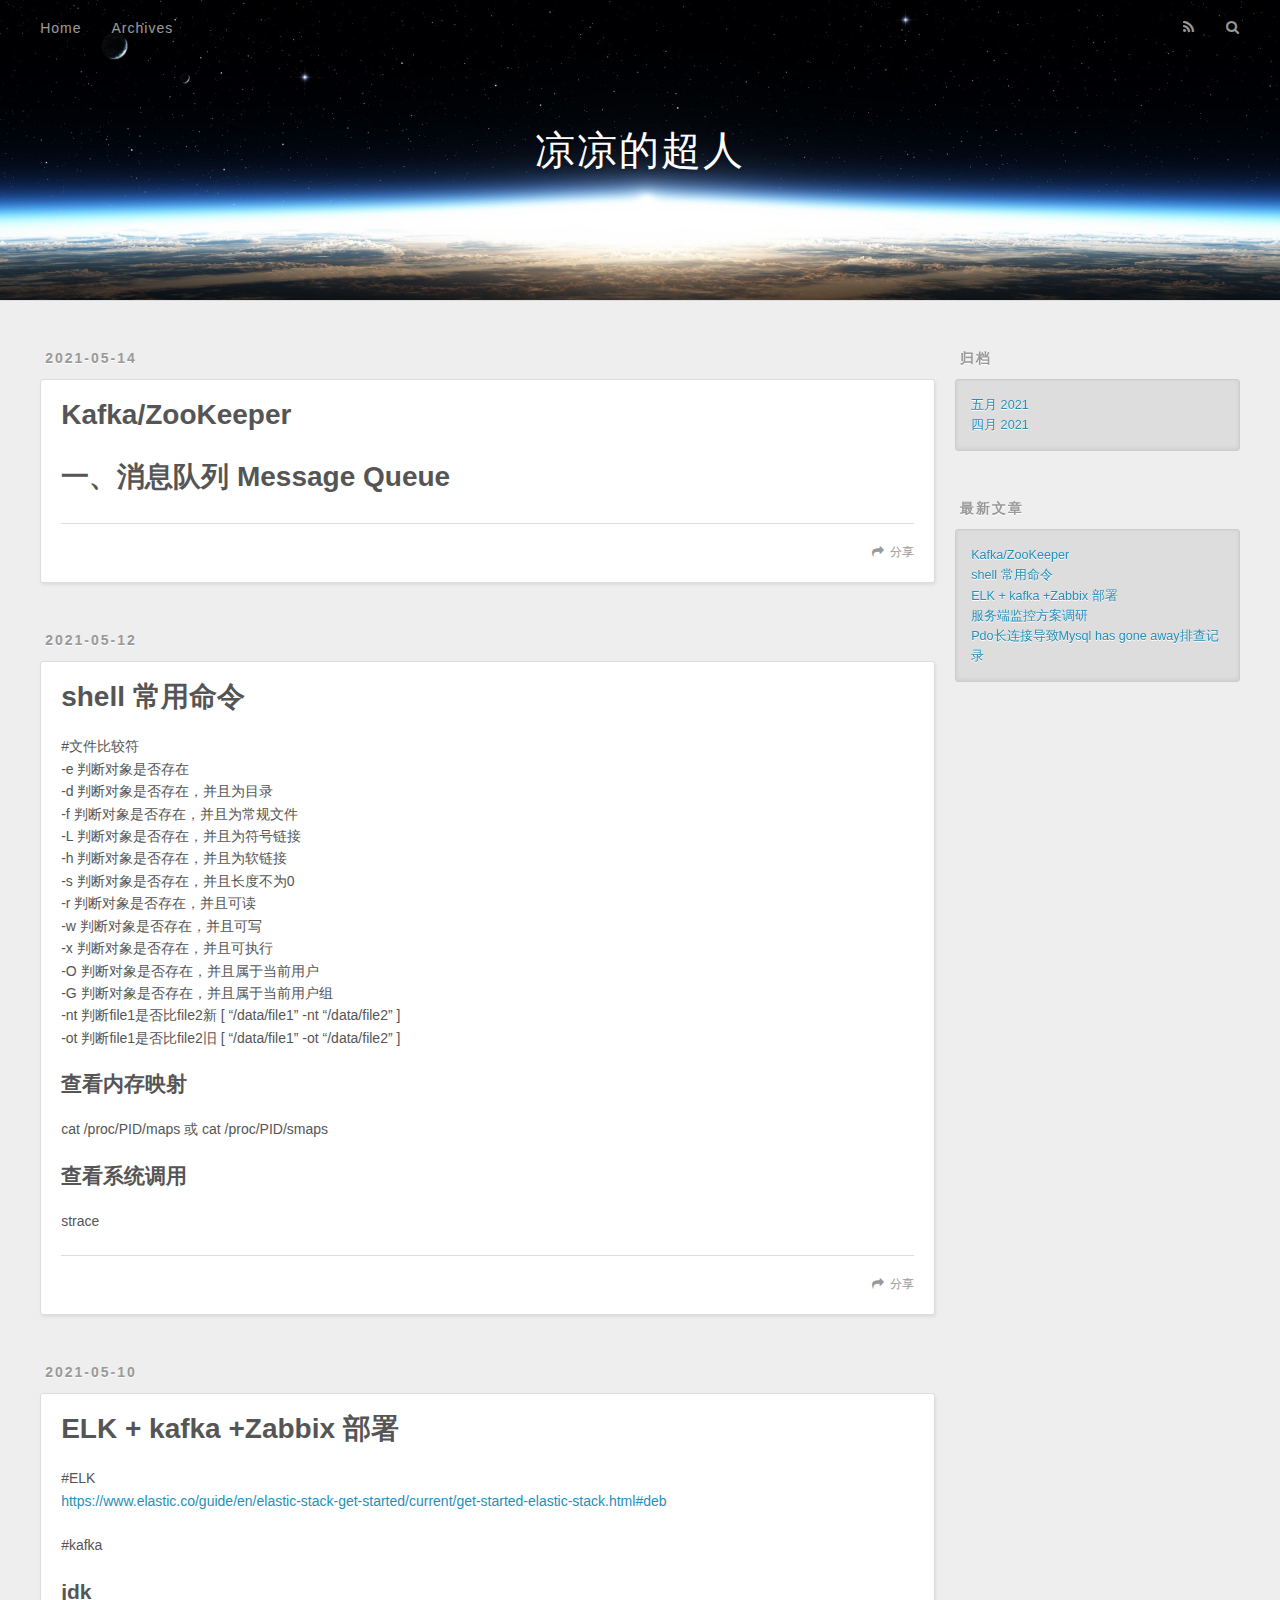
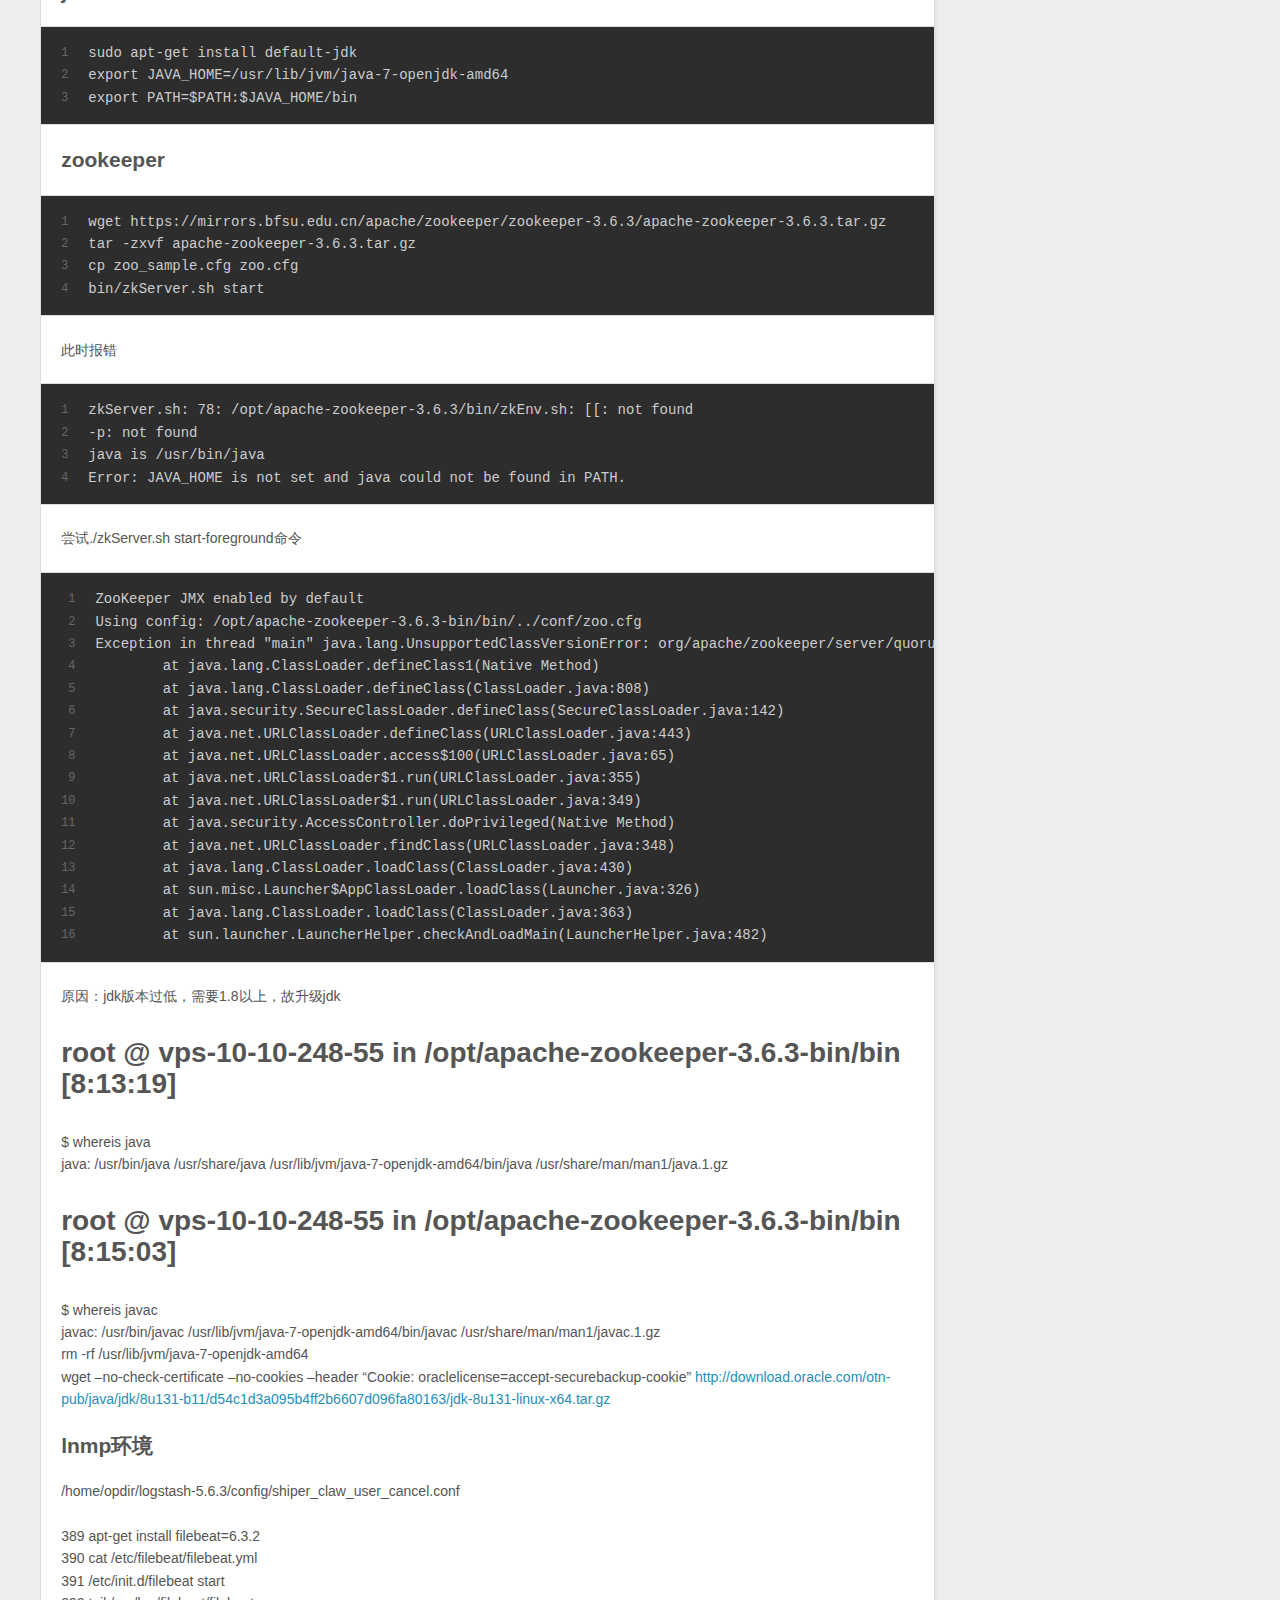
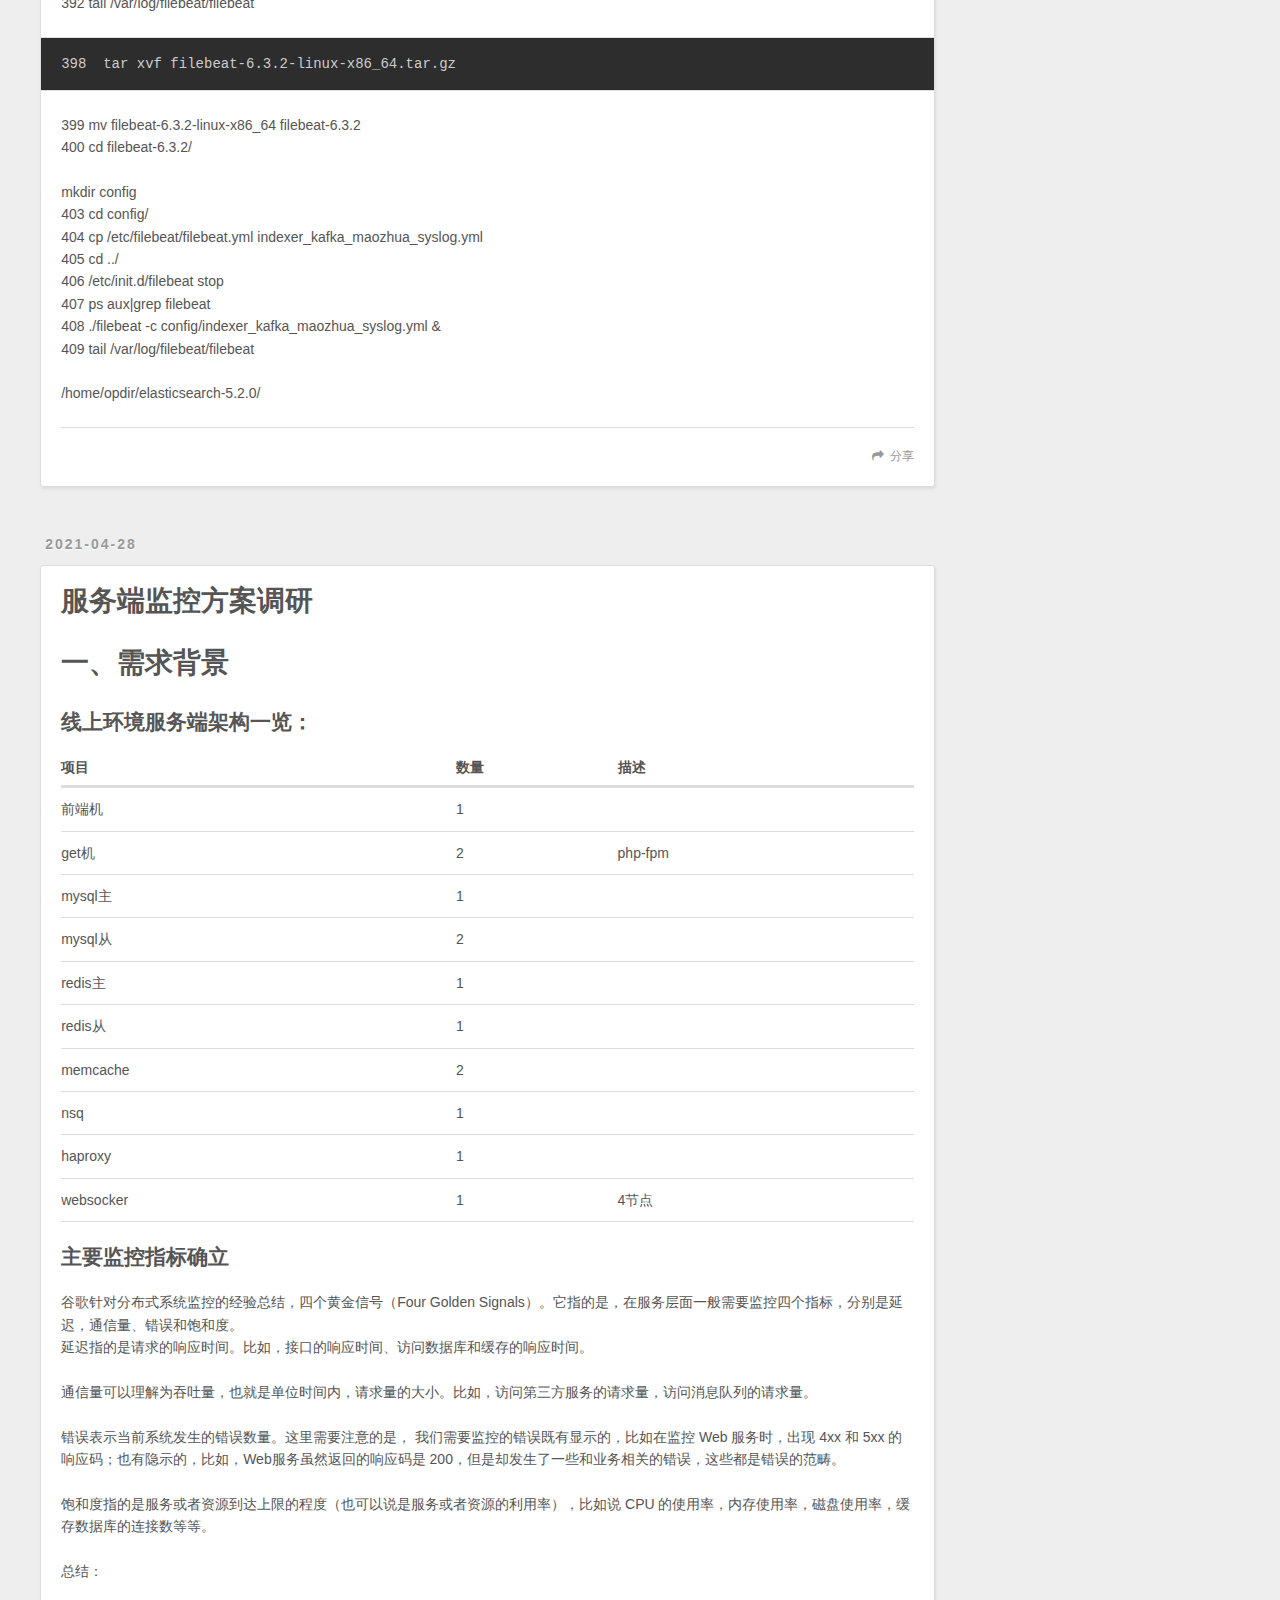
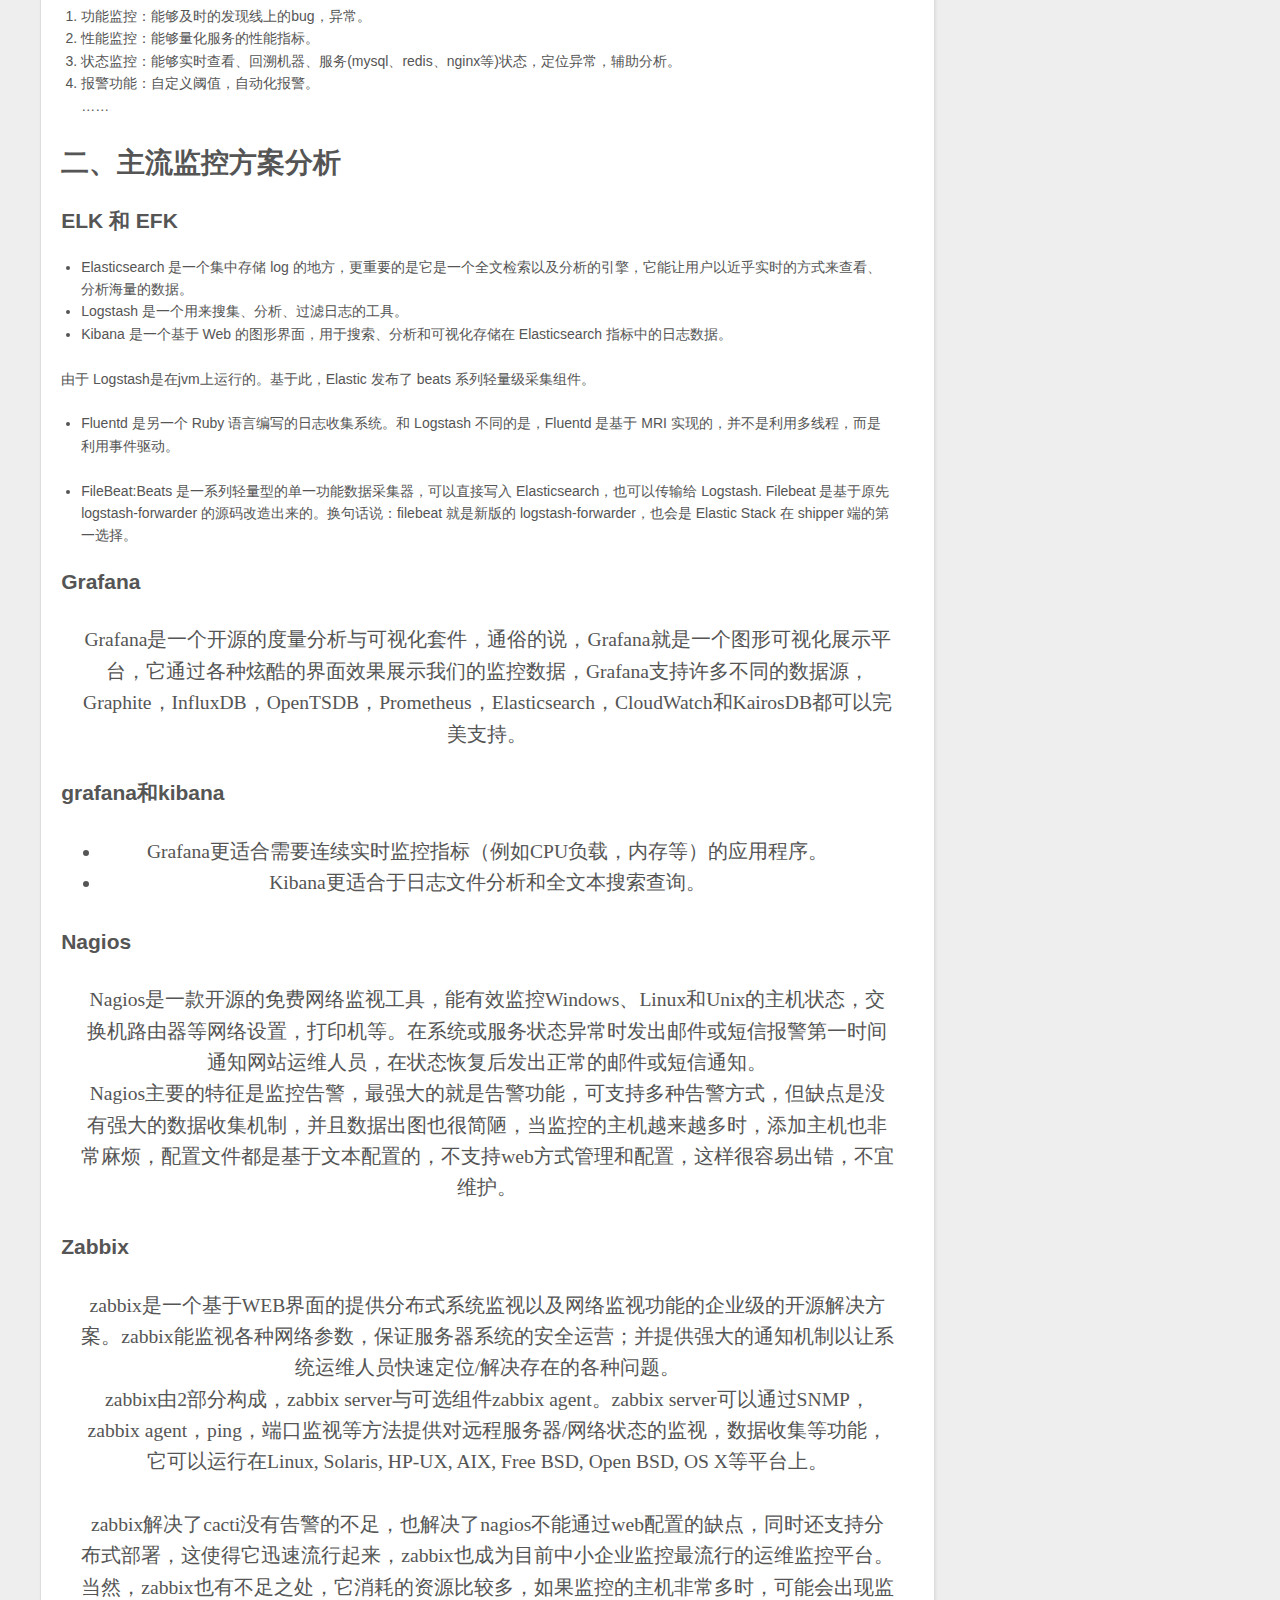
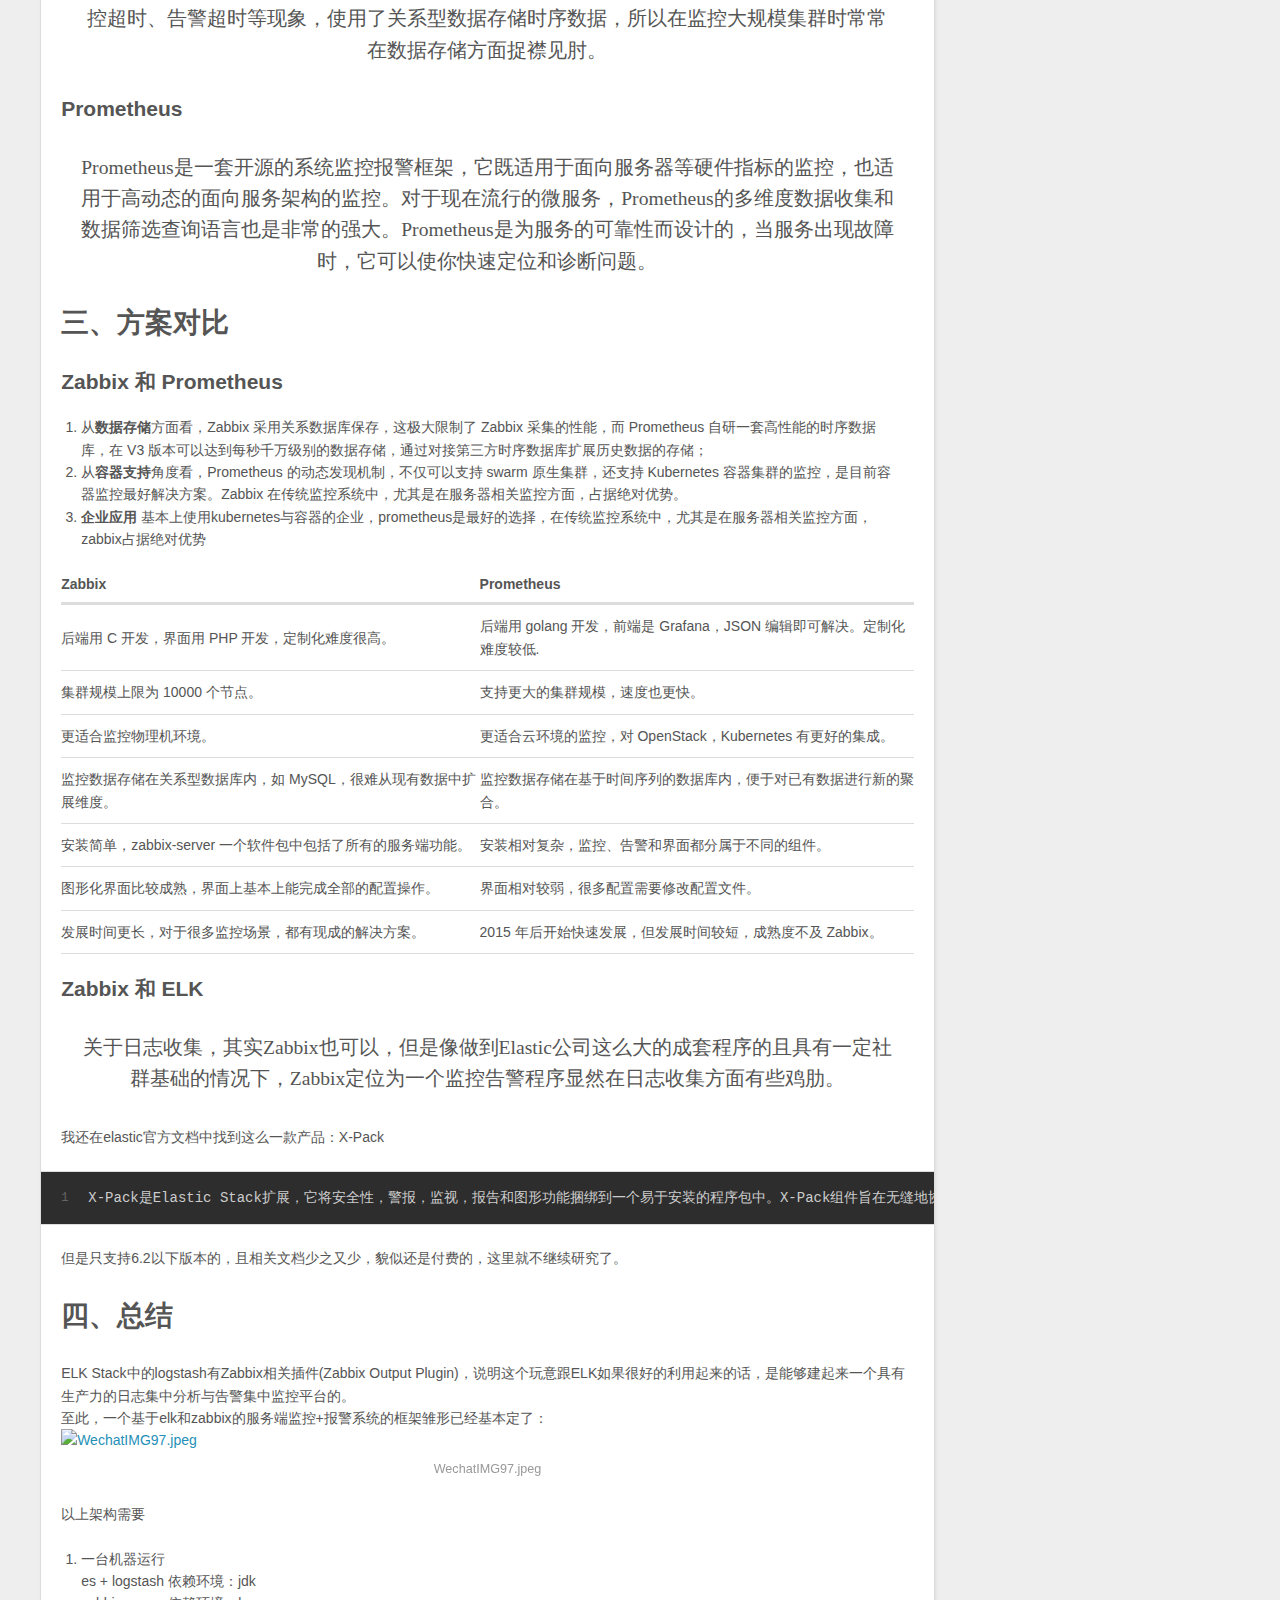
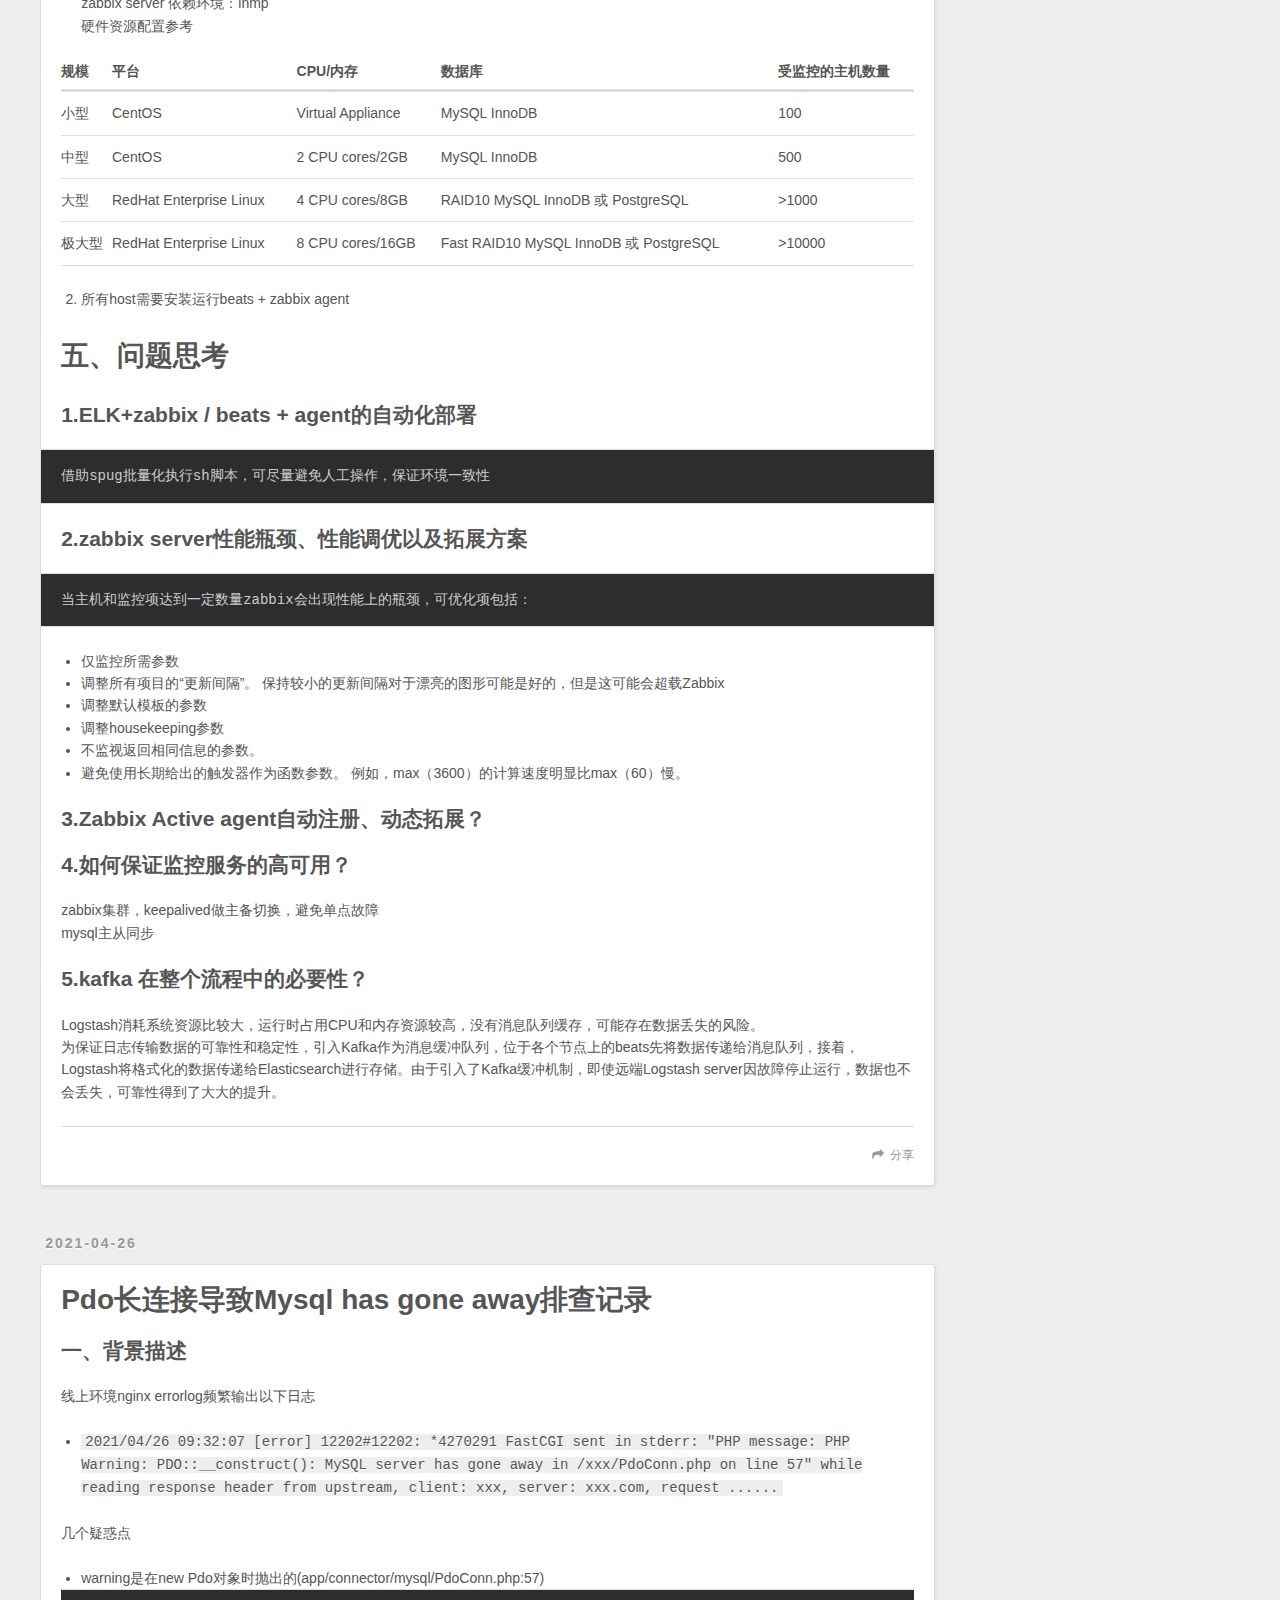
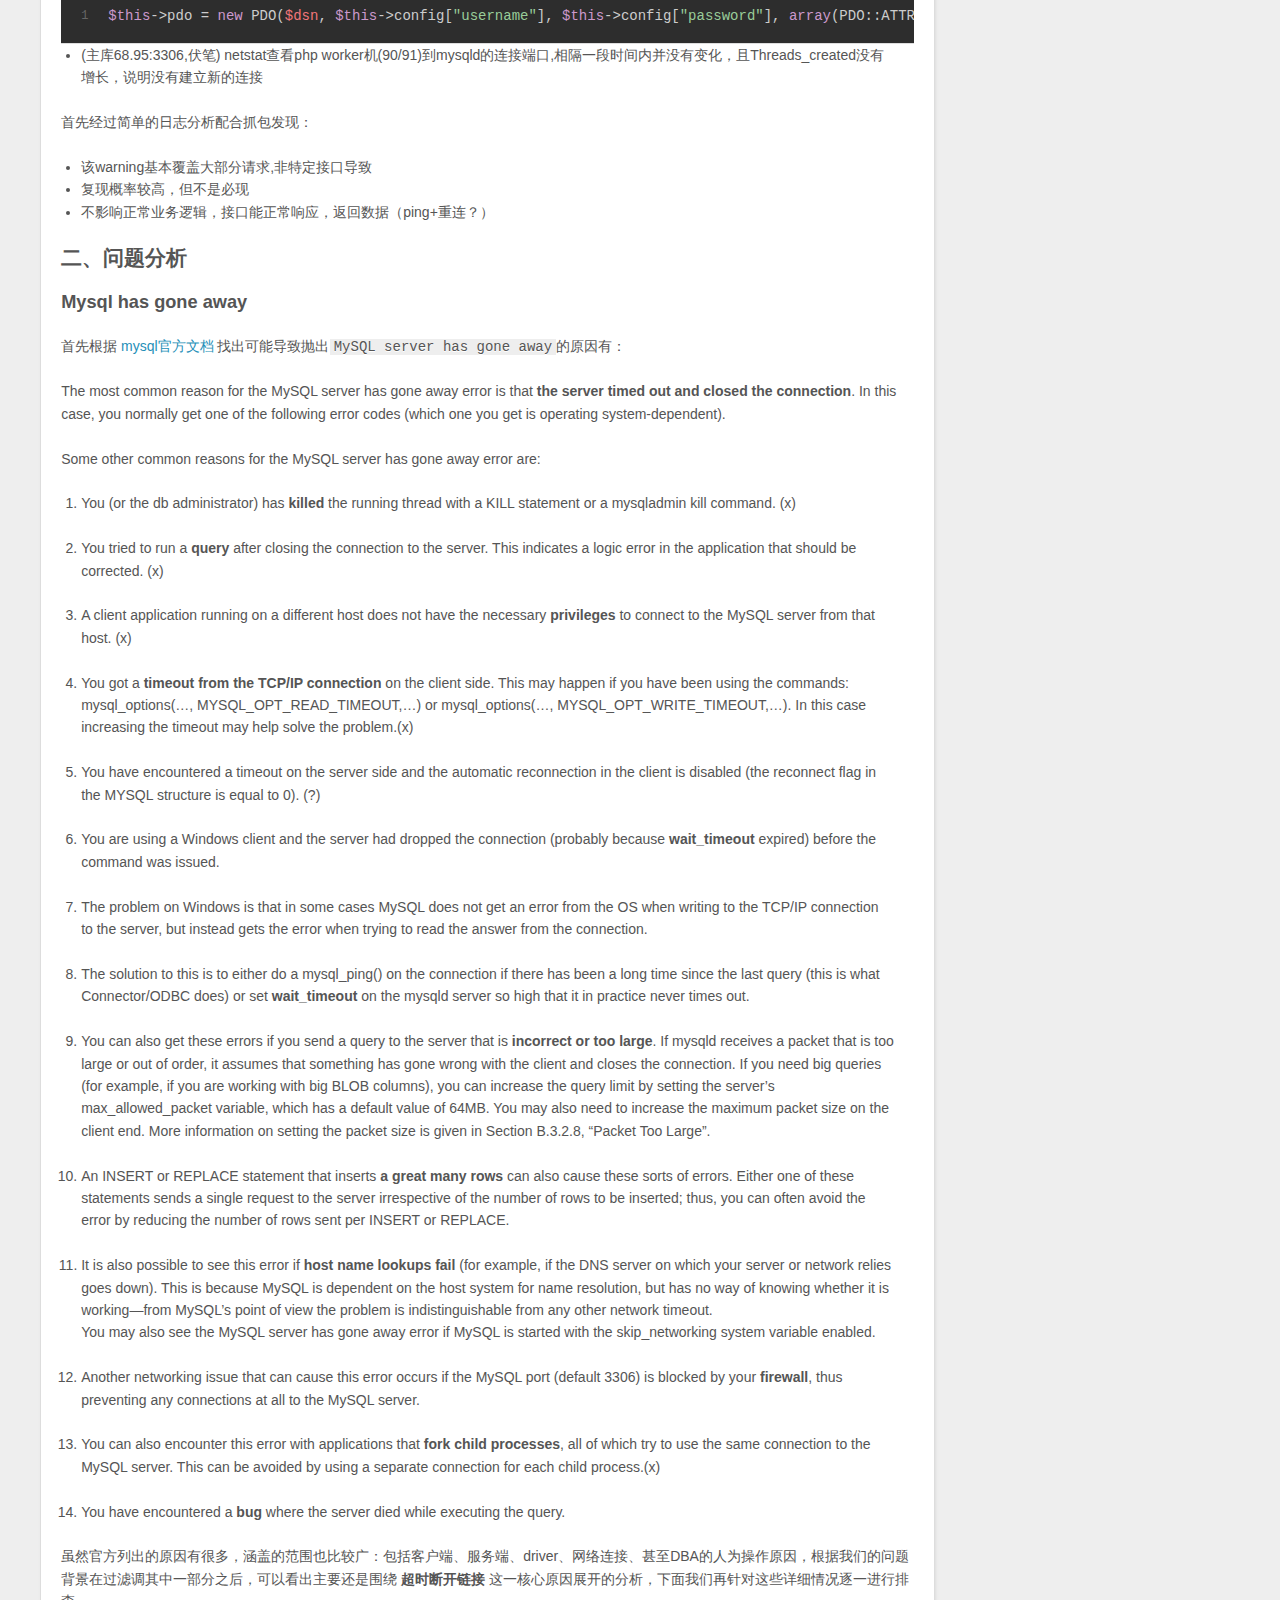
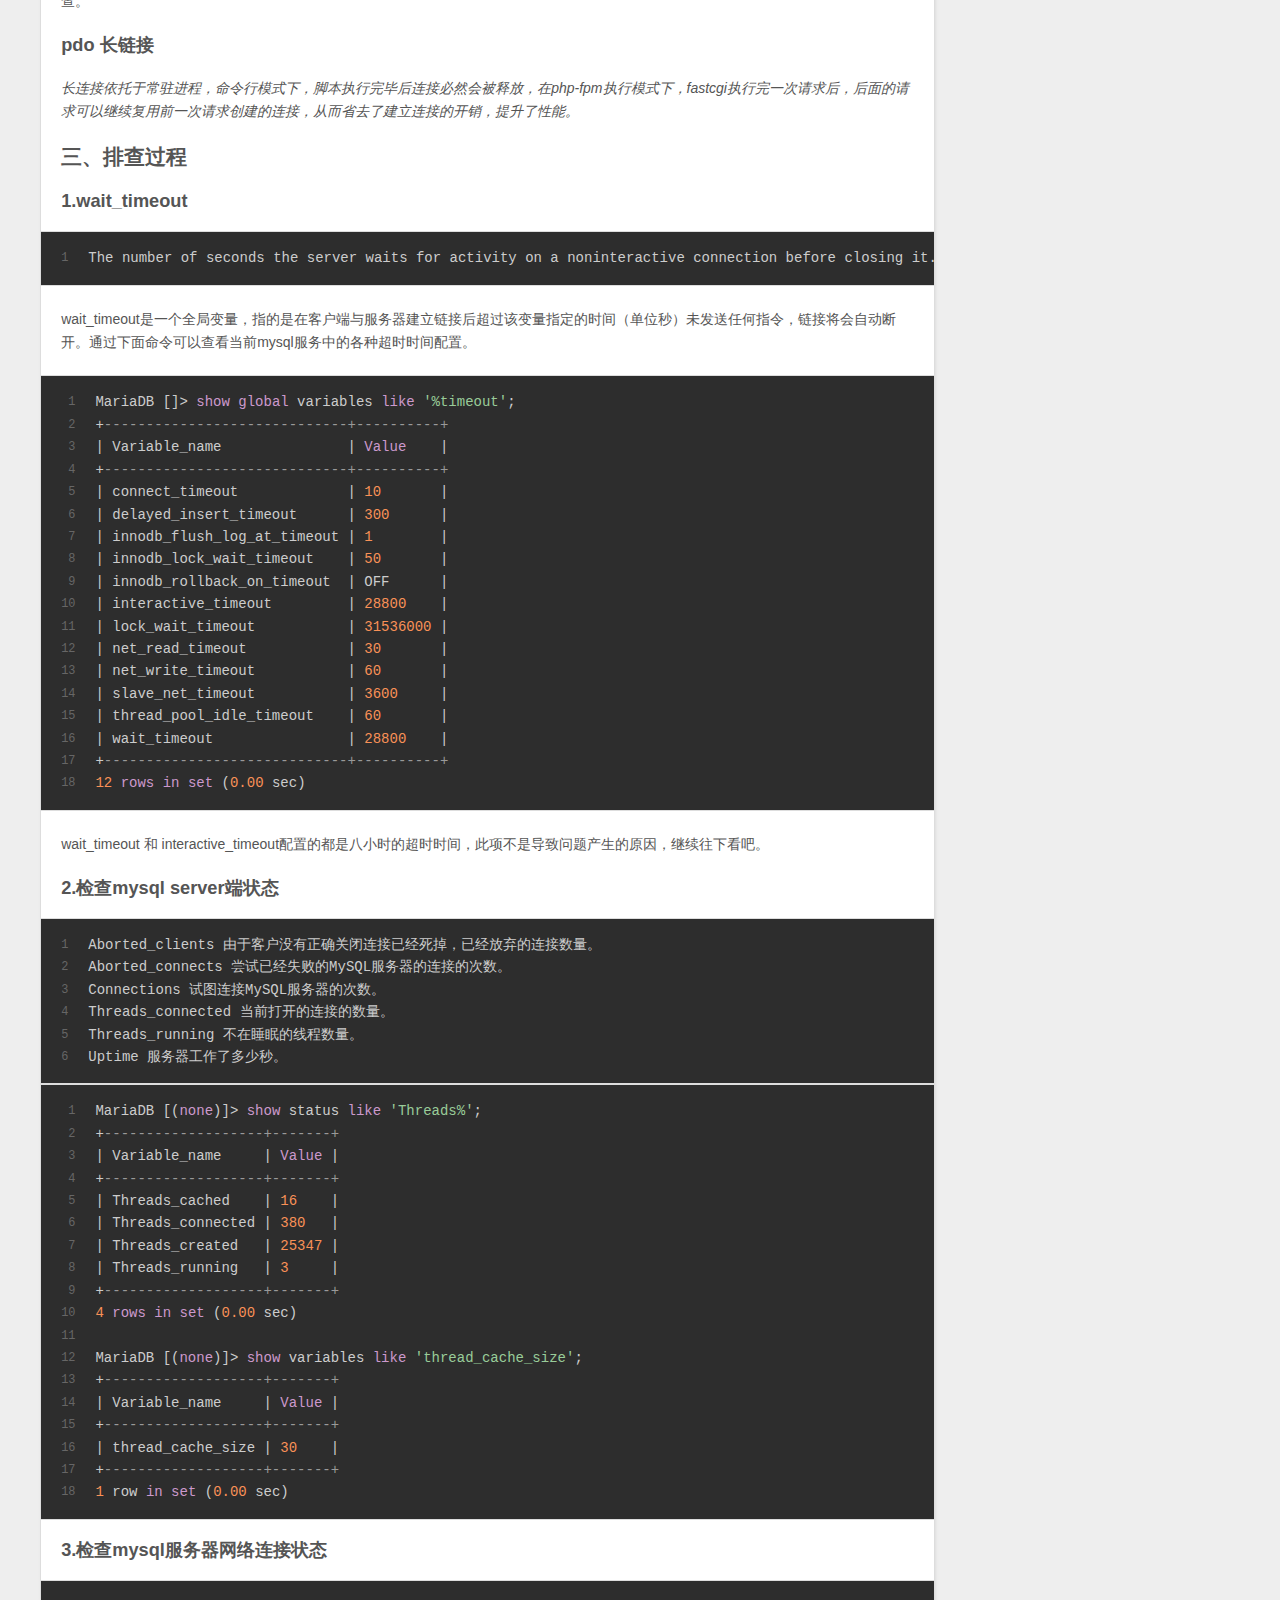
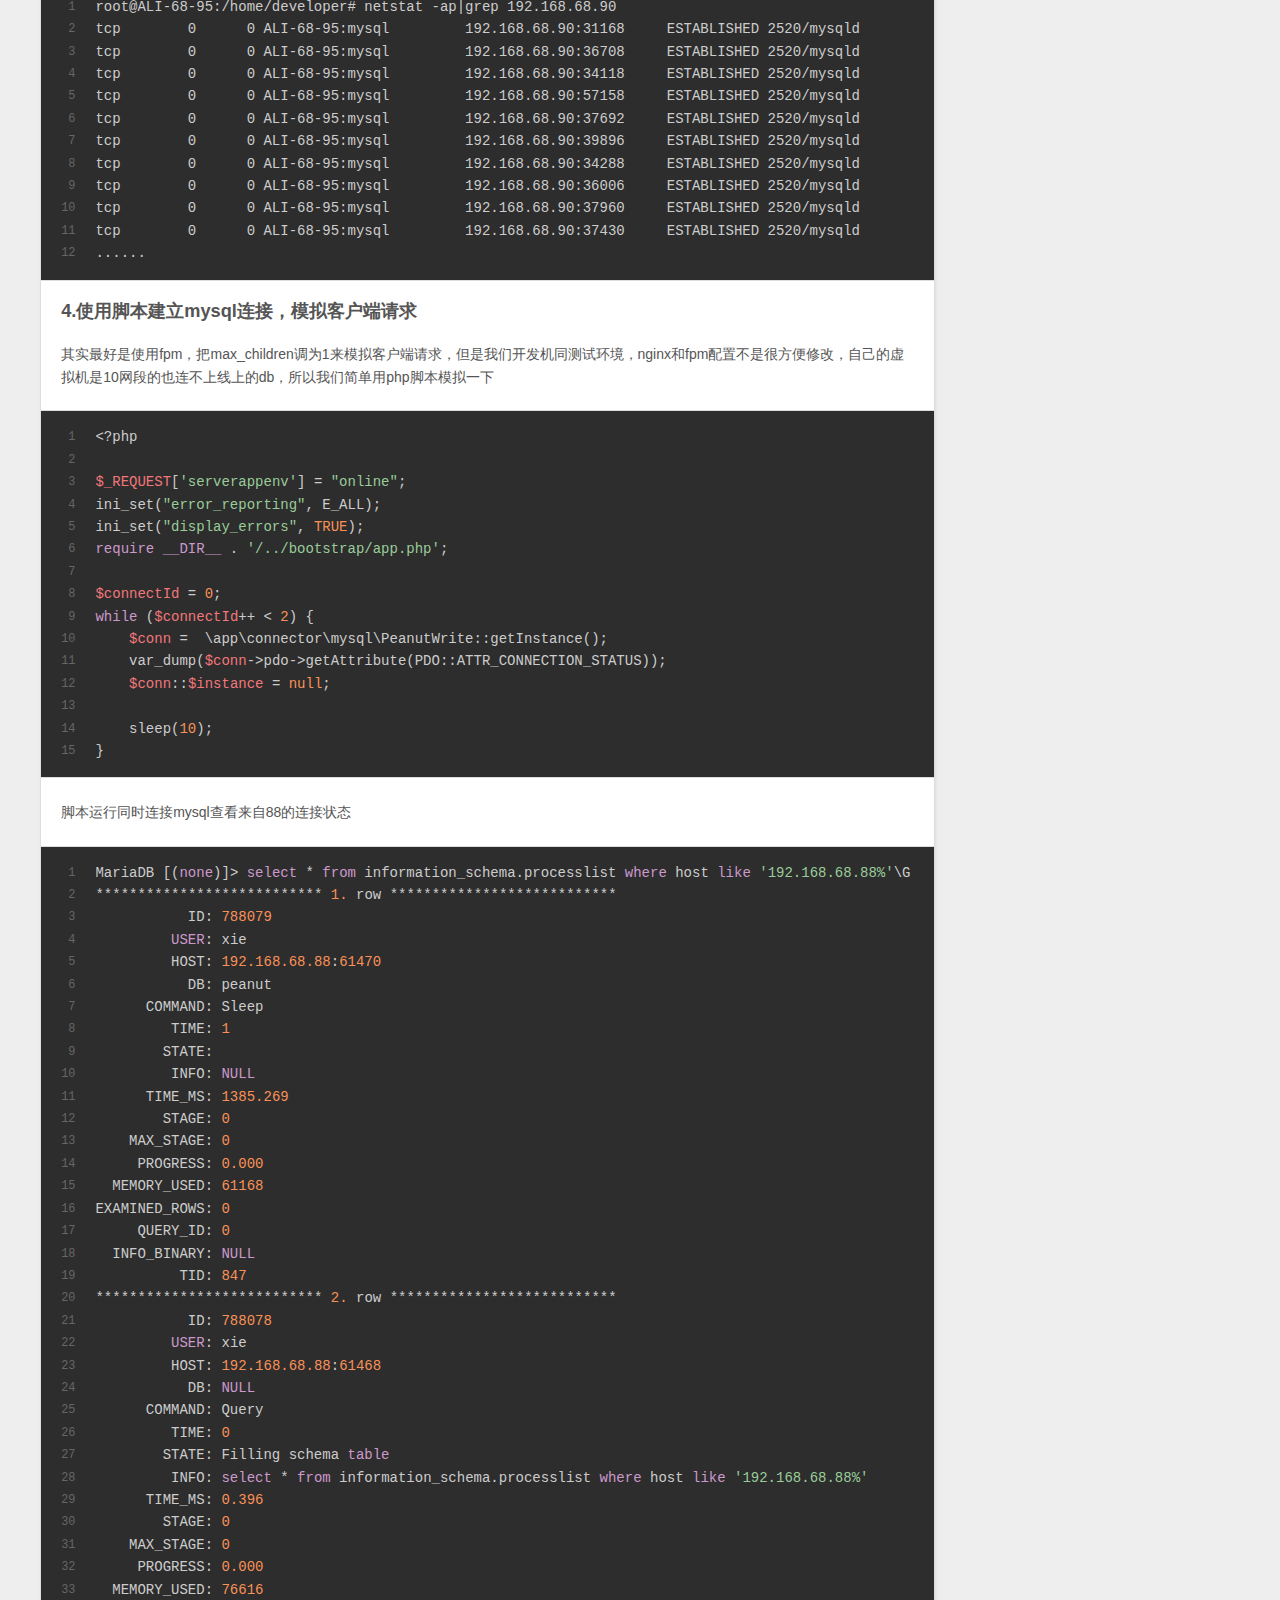
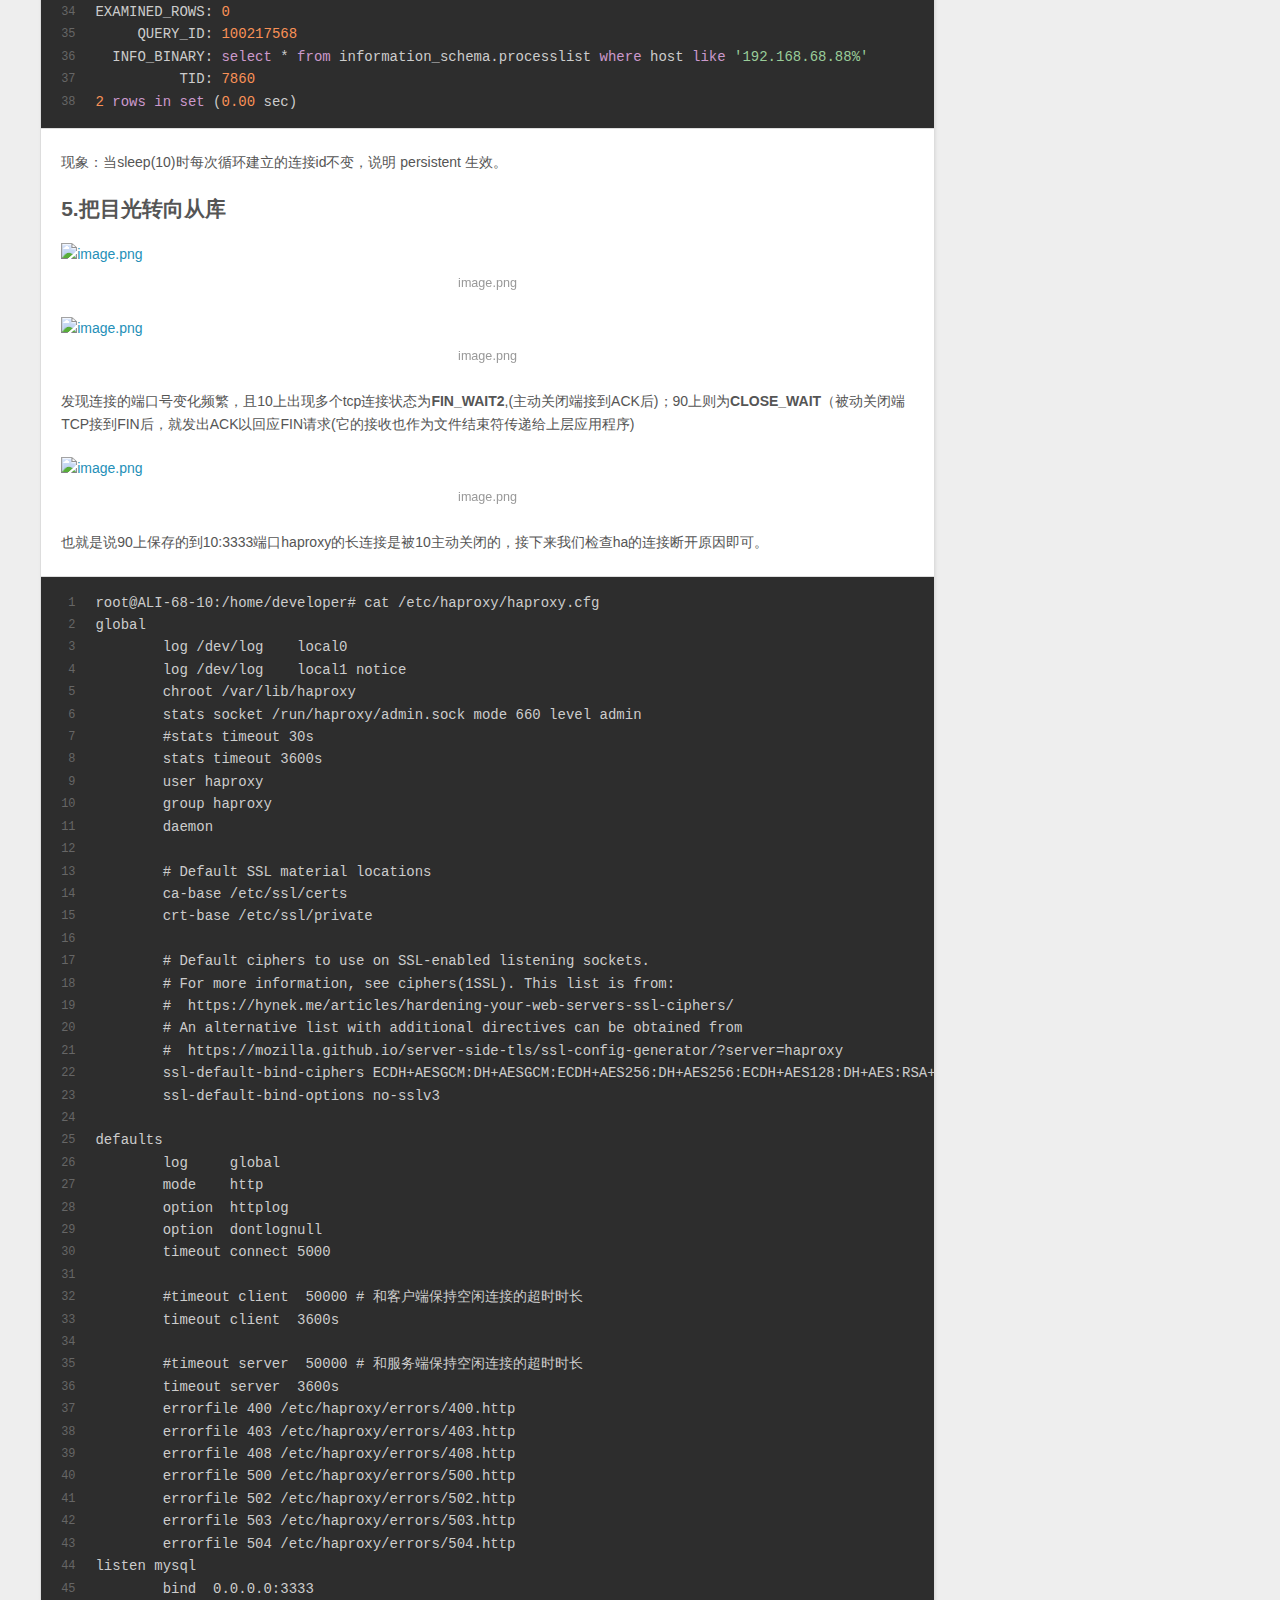
==== index.html @ 960f5fbf "Site updated: 2021-05-17 17:21:23" ====
<!DOCTYPE html>
<html>
<head>
  <meta charset="utf-8">
  
  
  <title>凉凉的超人</title>
  <meta name="viewport" content="width=device-width, initial-scale=1, shrink-to-fit=no">
  <meta property="og:type" content="website">
<meta property="og:title" content="凉凉的超人">
<meta property="og:url" content="http://chenruosong.com/">
<meta property="og:site_name" content="凉凉的超人">
<meta property="og:locale" content="zh_CN">
<meta property="article:author" content="Chen">
<meta name="twitter:card" content="summary">
  
    <link rel="alternate" href="/atom.xml" title="凉凉的超人" type="application/atom+xml">
  
  
    <link rel="shortcut icon" href="/favicon.png">
  
  
    
<link rel="stylesheet" href="https://cdn.jsdelivr.net/npm/typeface-source-code-pro@0.0.71/index.min.css">

  
  
<link rel="stylesheet" href="/css/style.css">

  
    
<link rel="stylesheet" href="/fancybox/jquery.fancybox.min.css">

  
<meta name="generator" content="Hexo 5.4.0"></head>

<body>
  <div id="container">
    <div id="wrap">
      <header id="header">
  <div id="banner"></div>
  <div id="header-outer" class="outer">
    <div id="header-title" class="inner">
      <h1 id="logo-wrap">
        <a href="/" id="logo">凉凉的超人</a>
      </h1>
      
    </div>
    <div id="header-inner" class="inner">
      <nav id="main-nav">
        <a id="main-nav-toggle" class="nav-icon"></a>
        
          <a class="main-nav-link" href="/">Home</a>
        
          <a class="main-nav-link" href="/archives">Archives</a>
        
      </nav>
      <nav id="sub-nav">
        
          <a id="nav-rss-link" class="nav-icon" href="/atom.xml" title="RSS 订阅"></a>
        
        <a id="nav-search-btn" class="nav-icon" title="搜索"></a>
      </nav>
      <div id="search-form-wrap">
        <form action="//google.com/search" method="get" accept-charset="UTF-8" class="search-form"><input type="search" name="q" class="search-form-input" placeholder="搜索"><button type="submit" class="search-form-submit">&#xF002;</button><input type="hidden" name="sitesearch" value="http://chenruosong.com"></form>
      </div>
    </div>
  </div>
</header>

      <div class="outer">
        <section id="main">
  
    <article id="post-Kafka-ZooKeeper" class="h-entry article article-type-post" itemprop="blogPost" itemscope itemtype="https://schema.org/BlogPosting">
  <div class="article-meta">
    <a href="/2021/05/14/Kafka-ZooKeeper/" class="article-date">
  <time class="dt-published" datetime="2021-05-14T08:19:49.000Z" itemprop="datePublished">2021-05-14</time>
</a>
    
  </div>
  <div class="article-inner">
    
    
      <header class="article-header">
        
  
    <h1 itemprop="name">
      <a class="p-name article-title" href="/2021/05/14/Kafka-ZooKeeper/">Kafka/ZooKeeper</a>
    </h1>
  

      </header>
    
    <div class="e-content article-entry" itemprop="articleBody">
      
        <h1 id="一、消息队列-Message-Queue"><a href="#一、消息队列-Message-Queue" class="headerlink" title="一、消息队列 Message Queue"></a>一、消息队列 Message Queue</h1>
      
    </div>
    <footer class="article-footer">
      <a data-url="http://chenruosong.com/2021/05/14/Kafka-ZooKeeper/" data-id="ckosed1f10002e4bf75zidb8n" data-title="Kafka/ZooKeeper" class="article-share-link">分享</a>
      
      
      
    </footer>
  </div>
  
</article>



  
    <article id="post-shell-常用命令" class="h-entry article article-type-post" itemprop="blogPost" itemscope itemtype="https://schema.org/BlogPosting">
  <div class="article-meta">
    <a href="/2021/05/12/shell-%E5%B8%B8%E7%94%A8%E5%91%BD%E4%BB%A4/" class="article-date">
  <time class="dt-published" datetime="2021-05-12T07:05:32.000Z" itemprop="datePublished">2021-05-12</time>
</a>
    
  </div>
  <div class="article-inner">
    
    
      <header class="article-header">
        
  
    <h1 itemprop="name">
      <a class="p-name article-title" href="/2021/05/12/shell-%E5%B8%B8%E7%94%A8%E5%91%BD%E4%BB%A4/">shell 常用命令</a>
    </h1>
  

      </header>
    
    <div class="e-content article-entry" itemprop="articleBody">
      
        <p>#文件比较符<br>-e 判断对象是否存在<br>-d 判断对象是否存在，并且为目录<br>-f 判断对象是否存在，并且为常规文件<br>-L 判断对象是否存在，并且为符号链接<br>-h 判断对象是否存在，并且为软链接<br>-s 判断对象是否存在，并且长度不为0<br>-r 判断对象是否存在，并且可读<br>-w 判断对象是否存在，并且可写<br>-x 判断对象是否存在，并且可执行<br>-O 判断对象是否存在，并且属于当前用户<br>-G 判断对象是否存在，并且属于当前用户组<br>-nt 判断file1是否比file2新  [ “/data/file1” -nt “/data/file2” ]<br>-ot 判断file1是否比file2旧  [ “/data/file1” -ot “/data/file2” ]</p>
<h2 id="查看内存映射"><a href="#查看内存映射" class="headerlink" title="查看内存映射"></a>查看内存映射</h2><p>cat /proc/PID/maps 或 cat /proc/PID/smaps</p>
<h2 id="查看系统调用"><a href="#查看系统调用" class="headerlink" title="查看系统调用"></a>查看系统调用</h2><p>strace</p>

      
    </div>
    <footer class="article-footer">
      <a data-url="http://chenruosong.com/2021/05/12/shell-%E5%B8%B8%E7%94%A8%E5%91%BD%E4%BB%A4/" data-id="ckosed1ez0001e4bf9xxphbjb" data-title="shell 常用命令" class="article-share-link">分享</a>
      
      
      
    </footer>
  </div>
  
</article>



  
    <article id="post-ELK-Zabbix-部署" class="h-entry article article-type-post" itemprop="blogPost" itemscope itemtype="https://schema.org/BlogPosting">
  <div class="article-meta">
    <a href="/2021/05/10/ELK-Zabbix-%E9%83%A8%E7%BD%B2/" class="article-date">
  <time class="dt-published" datetime="2021-05-10T10:24:52.000Z" itemprop="datePublished">2021-05-10</time>
</a>
    
  </div>
  <div class="article-inner">
    
    
      <header class="article-header">
        
  
    <h1 itemprop="name">
      <a class="p-name article-title" href="/2021/05/10/ELK-Zabbix-%E9%83%A8%E7%BD%B2/">ELK + kafka +Zabbix 部署</a>
    </h1>
  

      </header>
    
    <div class="e-content article-entry" itemprop="articleBody">
      
        <p>#ELK<br><a target="_blank" rel="noopener" href="https://www.elastic.co/guide/en/elastic-stack-get-started/current/get-started-elastic-stack.html#deb">https://www.elastic.co/guide/en/elastic-stack-get-started/current/get-started-elastic-stack.html#deb</a></p>
<p>#kafka</p>
<h2 id="jdk"><a href="#jdk" class="headerlink" title="jdk"></a>jdk</h2><figure class="highlight plain"><table><tr><td class="gutter"><pre><span class="line">1</span><br><span class="line">2</span><br><span class="line">3</span><br></pre></td><td class="code"><pre><span class="line">sudo apt-get install default-jdk</span><br><span class="line">export JAVA_HOME&#x3D;&#x2F;usr&#x2F;lib&#x2F;jvm&#x2F;java-7-openjdk-amd64</span><br><span class="line">export PATH&#x3D;$PATH:$JAVA_HOME&#x2F;bin</span><br></pre></td></tr></table></figure>

<h2 id="zookeeper"><a href="#zookeeper" class="headerlink" title="zookeeper"></a>zookeeper</h2><figure class="highlight plain"><table><tr><td class="gutter"><pre><span class="line">1</span><br><span class="line">2</span><br><span class="line">3</span><br><span class="line">4</span><br></pre></td><td class="code"><pre><span class="line">wget https:&#x2F;&#x2F;mirrors.bfsu.edu.cn&#x2F;apache&#x2F;zookeeper&#x2F;zookeeper-3.6.3&#x2F;apache-zookeeper-3.6.3.tar.gz</span><br><span class="line">tar -zxvf apache-zookeeper-3.6.3.tar.gz</span><br><span class="line">cp zoo_sample.cfg zoo.cfg</span><br><span class="line">bin&#x2F;zkServer.sh start</span><br></pre></td></tr></table></figure>
<p>此时报错</p>
<figure class="highlight shell"><table><tr><td class="gutter"><pre><span class="line">1</span><br><span class="line">2</span><br><span class="line">3</span><br><span class="line">4</span><br></pre></td><td class="code"><pre><span class="line">zkServer.sh: 78: /opt/apache-zookeeper-3.6.3/bin/zkEnv.sh: [[: not found</span><br><span class="line">-p: not found</span><br><span class="line">java is /usr/bin/java</span><br><span class="line">Error: JAVA_HOME is not set and java could not be found in PATH.</span><br></pre></td></tr></table></figure>
<p>尝试./zkServer.sh start-foreground命令</p>
<figure class="highlight plain"><table><tr><td class="gutter"><pre><span class="line">1</span><br><span class="line">2</span><br><span class="line">3</span><br><span class="line">4</span><br><span class="line">5</span><br><span class="line">6</span><br><span class="line">7</span><br><span class="line">8</span><br><span class="line">9</span><br><span class="line">10</span><br><span class="line">11</span><br><span class="line">12</span><br><span class="line">13</span><br><span class="line">14</span><br><span class="line">15</span><br><span class="line">16</span><br></pre></td><td class="code"><pre><span class="line">ZooKeeper JMX enabled by default</span><br><span class="line">Using config: &#x2F;opt&#x2F;apache-zookeeper-3.6.3-bin&#x2F;bin&#x2F;..&#x2F;conf&#x2F;zoo.cfg</span><br><span class="line">Exception in thread &quot;main&quot; java.lang.UnsupportedClassVersionError: org&#x2F;apache&#x2F;zookeeper&#x2F;server&#x2F;quorum&#x2F;QuorumPeerMain : Unsupported major.minor version 52.0</span><br><span class="line">	at java.lang.ClassLoader.defineClass1(Native Method)</span><br><span class="line">	at java.lang.ClassLoader.defineClass(ClassLoader.java:808)</span><br><span class="line">	at java.security.SecureClassLoader.defineClass(SecureClassLoader.java:142)</span><br><span class="line">	at java.net.URLClassLoader.defineClass(URLClassLoader.java:443)</span><br><span class="line">	at java.net.URLClassLoader.access$100(URLClassLoader.java:65)</span><br><span class="line">	at java.net.URLClassLoader$1.run(URLClassLoader.java:355)</span><br><span class="line">	at java.net.URLClassLoader$1.run(URLClassLoader.java:349)</span><br><span class="line">	at java.security.AccessController.doPrivileged(Native Method)</span><br><span class="line">	at java.net.URLClassLoader.findClass(URLClassLoader.java:348)</span><br><span class="line">	at java.lang.ClassLoader.loadClass(ClassLoader.java:430)</span><br><span class="line">	at sun.misc.Launcher$AppClassLoader.loadClass(Launcher.java:326)</span><br><span class="line">	at java.lang.ClassLoader.loadClass(ClassLoader.java:363)</span><br><span class="line">	at sun.launcher.LauncherHelper.checkAndLoadMain(LauncherHelper.java:482)</span><br></pre></td></tr></table></figure>
<p>原因：jdk版本过低，需要1.8以上，故升级jdk</p>
<h1 id="root-vps-10-10-248-55-in-opt-apache-zookeeper-3-6-3-bin-bin-8-13-19"><a href="#root-vps-10-10-248-55-in-opt-apache-zookeeper-3-6-3-bin-bin-8-13-19" class="headerlink" title="root @ vps-10-10-248-55 in /opt/apache-zookeeper-3.6.3-bin/bin [8:13:19]"></a>root @ vps-10-10-248-55 in /opt/apache-zookeeper-3.6.3-bin/bin [8:13:19]</h1><p>$ whereis java<br>java: /usr/bin/java /usr/share/java /usr/lib/jvm/java-7-openjdk-amd64/bin/java /usr/share/man/man1/java.1.gz</p>
<h1 id="root-vps-10-10-248-55-in-opt-apache-zookeeper-3-6-3-bin-bin-8-15-03"><a href="#root-vps-10-10-248-55-in-opt-apache-zookeeper-3-6-3-bin-bin-8-15-03" class="headerlink" title="root @ vps-10-10-248-55 in /opt/apache-zookeeper-3.6.3-bin/bin [8:15:03]"></a>root @ vps-10-10-248-55 in /opt/apache-zookeeper-3.6.3-bin/bin [8:15:03]</h1><p>$ whereis javac<br>javac: /usr/bin/javac /usr/lib/jvm/java-7-openjdk-amd64/bin/javac /usr/share/man/man1/javac.1.gz<br>rm -rf /usr/lib/jvm/java-7-openjdk-amd64<br>wget –no-check-certificate –no-cookies –header “Cookie: oraclelicense=accept-securebackup-cookie”  <a target="_blank" rel="noopener" href="http://download.oracle.com/otn-pub/java/jdk/8u131-b11/d54c1d3a095b4ff2b6607d096fa80163/jdk-8u131-linux-x64.tar.gz">http://download.oracle.com/otn-pub/java/jdk/8u131-b11/d54c1d3a095b4ff2b6607d096fa80163/jdk-8u131-linux-x64.tar.gz</a></p>
<h2 id="lnmp环境"><a href="#lnmp环境" class="headerlink" title="lnmp环境"></a>lnmp环境</h2><p>/home/opdir/logstash-5.6.3/config/shiper_claw_user_cancel.conf</p>
<p>  389  apt-get install filebeat=6.3.2<br>  390  cat /etc/filebeat/filebeat.yml<br>  391  /etc/init.d/filebeat start<br>  392  tail /var/log/filebeat/filebeat</p>
<pre><code>398  tar xvf filebeat-6.3.2-linux-x86_64.tar.gz
</code></pre>
<p>  399  mv filebeat-6.3.2-linux-x86_64 filebeat-6.3.2<br>  400  cd filebeat-6.3.2/</p>
<p>  mkdir config<br>  403  cd config/<br>  404  cp /etc/filebeat/filebeat.yml indexer_kafka_maozhua_syslog.yml<br>  405  cd ../<br>  406  /etc/init.d/filebeat stop<br>  407  ps aux|grep filebeat<br>  408  ./filebeat -c config/indexer_kafka_maozhua_syslog.yml &amp;<br>  409  tail /var/log/filebeat/filebeat</p>
<p>  /home/opdir/elasticsearch-5.2.0/</p>

      
    </div>
    <footer class="article-footer">
      <a data-url="http://chenruosong.com/2021/05/10/ELK-Zabbix-%E9%83%A8%E7%BD%B2/" data-id="ckosed1eu0000e4bf8sbagpzj" data-title="ELK + kafka +Zabbix 部署" class="article-share-link">分享</a>
      
      
      
    </footer>
  </div>
  
</article>



  
    <article id="post-服务端监控方案调研" class="h-entry article article-type-post" itemprop="blogPost" itemscope itemtype="https://schema.org/BlogPosting">
  <div class="article-meta">
    <a href="/2021/04/28/%E6%9C%8D%E5%8A%A1%E7%AB%AF%E7%9B%91%E6%8E%A7%E6%96%B9%E6%A1%88%E8%B0%83%E7%A0%94/" class="article-date">
  <time class="dt-published" datetime="2021-04-28T09:03:51.000Z" itemprop="datePublished">2021-04-28</time>
</a>
    
  </div>
  <div class="article-inner">
    
    
      <header class="article-header">
        
  
    <h1 itemprop="name">
      <a class="p-name article-title" href="/2021/04/28/%E6%9C%8D%E5%8A%A1%E7%AB%AF%E7%9B%91%E6%8E%A7%E6%96%B9%E6%A1%88%E8%B0%83%E7%A0%94/">服务端监控方案调研</a>
    </h1>
  

      </header>
    
    <div class="e-content article-entry" itemprop="articleBody">
      
        <h1 id="一、需求背景"><a href="#一、需求背景" class="headerlink" title="一、需求背景"></a>一、需求背景</h1><h2 id="线上环境服务端架构一览："><a href="#线上环境服务端架构一览：" class="headerlink" title="线上环境服务端架构一览："></a>线上环境服务端架构一览：</h2><table>
<thead>
<tr>
<th>项目</th>
<th align="right">数量</th>
<th align="center">描述</th>
</tr>
</thead>
<tbody><tr>
<td>前端机</td>
<td align="right">1</td>
<td align="center"></td>
</tr>
<tr>
<td>get机</td>
<td align="right">2</td>
<td align="center">php-fpm</td>
</tr>
<tr>
<td>mysql主</td>
<td align="right">1</td>
<td align="center"></td>
</tr>
<tr>
<td>mysql从</td>
<td align="right">2</td>
<td align="center"></td>
</tr>
<tr>
<td>redis主</td>
<td align="right">1</td>
<td align="center"></td>
</tr>
<tr>
<td>redis从</td>
<td align="right">1</td>
<td align="center"></td>
</tr>
<tr>
<td>memcache</td>
<td align="right">2</td>
<td align="center"></td>
</tr>
<tr>
<td>nsq</td>
<td align="right">1</td>
<td align="center"></td>
</tr>
<tr>
<td>haproxy</td>
<td align="right">1</td>
<td align="center"></td>
</tr>
<tr>
<td>websocker</td>
<td align="right">1</td>
<td align="center">4节点</td>
</tr>
</tbody></table>
<h2 id="主要监控指标确立"><a href="#主要监控指标确立" class="headerlink" title="主要监控指标确立"></a>主要监控指标确立</h2><p>谷歌针对分布式系统监控的经验总结，四个黄金信号（Four Golden Signals）。它指的是，在服务层面一般需要监控四个指标，分别是延迟，通信量、错误和饱和度。<br>延迟指的是请求的响应时间。比如，接口的响应时间、访问数据库和缓存的响应时间。</p>
<p>通信量可以理解为吞吐量，也就是单位时间内，请求量的大小。比如，访问第三方服务的请求量，访问消息队列的请求量。</p>
<p>错误表示当前系统发生的错误数量。这里需要注意的是， 我们需要监控的错误既有显示的，比如在监控 Web 服务时，出现 4xx 和 5xx 的响应码；也有隐示的，比如，Web服务虽然返回的响应码是 200，但是却发生了一些和业务相关的错误，这些都是错误的范畴。</p>
<p>饱和度指的是服务或者资源到达上限的程度（也可以说是服务或者资源的利用率），比如说 CPU 的使用率，内存使用率，磁盘使用率，缓存数据库的连接数等等。</p>
<p>总结：</p>
<ol>
<li>功能监控：能够及时的发现线上的bug，异常。</li>
<li>性能监控：能够量化服务的性能指标。</li>
<li>状态监控：能够实时查看、回溯机器、服务(mysql、redis、nginx等)状态，定位异常，辅助分析。</li>
<li>报警功能：自定义阈值，自动化报警。<br>……</li>
</ol>
<h1 id="二、主流监控方案分析"><a href="#二、主流监控方案分析" class="headerlink" title="二、主流监控方案分析"></a>二、主流监控方案分析</h1><h2 id="ELK-和-EFK"><a href="#ELK-和-EFK" class="headerlink" title="ELK 和 EFK"></a>ELK 和 EFK</h2><ul>
<li>Elasticsearch 是一个集中存储 log 的地方，更重要的是它是一个全文检索以及分析的引擎，它能让用户以近乎实时的方式来查看、分析海量的数据。</li>
<li>Logstash 是一个用来搜集、分析、过滤日志的工具。</li>
<li>Kibana 是一个基于 Web 的图形界面，用于搜索、分析和可视化存储在 Elasticsearch 指标中的日志数据。</li>
</ul>
<p>由于 Logstash是在jvm上运行的。基于此，Elastic 发布了 beats 系列轻量级采集组件。</p>
<ul>
<li><p>Fluentd 是另一个 Ruby 语言编写的日志收集系统。和 Logstash 不同的是，Fluentd 是基于 MRI 实现的，并不是利用多线程，而是利用事件驱动。</p>
</li>
<li><p>FileBeat:Beats 是一系列轻量型的单一功能数据采集器，可以直接写入 Elasticsearch，也可以传输给 Logstash. Filebeat 是基于原先 logstash-forwarder 的源码改造出来的。换句话说：filebeat 就是新版的 logstash-forwarder，也会是 Elastic Stack 在 shipper 端的第一选择。</p>
</li>
</ul>
<h2 id="Grafana"><a href="#Grafana" class="headerlink" title="Grafana"></a>Grafana</h2><blockquote>
<p>Grafana是一个开源的度量分析与可视化套件，通俗的说，Grafana就是一个图形可视化展示平台，它通过各种炫酷的界面效果展示我们的监控数据，Grafana支持许多不同的数据源，Graphite，InfluxDB，OpenTSDB，Prometheus，Elasticsearch，CloudWatch和KairosDB都可以完美支持。</p>
</blockquote>
<h2 id="grafana和kibana"><a href="#grafana和kibana" class="headerlink" title="grafana和kibana"></a>grafana和kibana</h2><blockquote>
<ul>
<li>Grafana更适合需要连续实时监控指标（例如CPU负载，内存等）的应用程序。</li>
<li>Kibana更适合于日志文件分析和全文本搜索查询。</li>
</ul>
</blockquote>
<h2 id="Nagios"><a href="#Nagios" class="headerlink" title="Nagios"></a>Nagios</h2><blockquote>
<p>Nagios是一款开源的免费网络监视工具，能有效监控Windows、Linux和Unix的主机状态，交换机路由器等网络设置，打印机等。在系统或服务状态异常时发出邮件或短信报警第一时间通知网站运维人员，在状态恢复后发出正常的邮件或短信通知。<br>Nagios主要的特征是监控告警，最强大的就是告警功能，可支持多种告警方式，但缺点是没有强大的数据收集机制，并且数据出图也很简陋，当监控的主机越来越多时，添加主机也非常麻烦，配置文件都是基于文本配置的，不支持web方式管理和配置，这样很容易出错，不宜维护。</p>
</blockquote>
<h2 id="Zabbix"><a href="#Zabbix" class="headerlink" title="Zabbix"></a>Zabbix</h2><blockquote>
<p>zabbix是一个基于WEB界面的提供分布式系统监视以及网络监视功能的企业级的开源解决方案。zabbix能监视各种网络参数，保证服务器系统的安全运营；并提供强大的通知机制以让系统运维人员快速定位/解决存在的各种问题。<br>zabbix由2部分构成，zabbix server与可选组件zabbix agent。zabbix server可以通过SNMP，zabbix agent，ping，端口监视等方法提供对远程服务器/网络状态的监视，数据收集等功能，它可以运行在Linux, Solaris, HP-UX, AIX, Free BSD, Open BSD, OS X等平台上。</p>
</blockquote>
<blockquote>
<p>zabbix解决了cacti没有告警的不足，也解决了nagios不能通过web配置的缺点，同时还支持分布式部署，这使得它迅速流行起来，zabbix也成为目前中小企业监控最流行的运维监控平台。<br>当然，zabbix也有不足之处，它消耗的资源比较多，如果监控的主机非常多时，可能会出现监控超时、告警超时等现象，使用了关系型数据存储时序数据，所以在监控大规模集群时常常在数据存储方面捉襟见肘。</p>
</blockquote>
<h2 id="Prometheus"><a href="#Prometheus" class="headerlink" title="Prometheus"></a>Prometheus</h2><blockquote>
<p>Prometheus是一套开源的系统监控报警框架，它既适用于面向服务器等硬件指标的监控，也适用于高动态的面向服务架构的监控。对于现在流行的微服务，Prometheus的多维度数据收集和数据筛选查询语言也是非常的强大。Prometheus是为服务的可靠性而设计的，当服务出现故障时，它可以使你快速定位和诊断问题。</p>
</blockquote>
<h1 id="三、方案对比"><a href="#三、方案对比" class="headerlink" title="三、方案对比"></a>三、方案对比</h1><h2 id="Zabbix-和-Prometheus"><a href="#Zabbix-和-Prometheus" class="headerlink" title="Zabbix 和 Prometheus"></a>Zabbix 和 Prometheus</h2><ol>
<li>从<strong>数据存储</strong>方面看，Zabbix 采用关系数据库保存，这极大限制了 Zabbix 采集的性能，而 Prometheus 自研一套高性能的时序数据库，在 V3 版本可以达到每秒千万级别的数据存储，通过对接第三方时序数据库扩展历史数据的存储；</li>
<li>从<strong>容器支持</strong>角度看，Prometheus 的动态发现机制，不仅可以支持 swarm 原生集群，还支持 Kubernetes 容器集群的监控，是目前容器监控最好解决方案。Zabbix 在传统监控系统中，尤其是在服务器相关监控方面，占据绝对优势。</li>
<li><strong>企业应用</strong> 基本上使用kubernetes与容器的企业，prometheus是最好的选择，在传统监控系统中，尤其是在服务器相关监控方面，zabbix占据绝对优势</li>
</ol>
<table>
<thead>
<tr>
<th align="right">Zabbix</th>
<th align="center">Prometheus</th>
</tr>
</thead>
<tbody><tr>
<td align="right">后端用 C 开发，界面用 PHP 开发，定制化难度很高。</td>
<td align="center">后端用 golang 开发，前端是 Grafana，JSON 编辑即可解决。定制化难度较低.</td>
</tr>
<tr>
<td align="right">集群规模上限为 10000 个节点。</td>
<td align="center">支持更大的集群规模，速度也更快。</td>
</tr>
<tr>
<td align="right">更适合监控物理机环境。</td>
<td align="center">更适合云环境的监控，对 OpenStack，Kubernetes 有更好的集成。</td>
</tr>
<tr>
<td align="right">监控数据存储在关系型数据库内，如 MySQL，很难从现有数据中扩展维度。</td>
<td align="center">监控数据存储在基于时间序列的数据库内，便于对已有数据进行新的聚合。</td>
</tr>
<tr>
<td align="right">安装简单，zabbix-server 一个软件包中包括了所有的服务端功能。</td>
<td align="center">安装相对复杂，监控、告警和界面都分属于不同的组件。</td>
</tr>
<tr>
<td align="right">图形化界面比较成熟，界面上基本上能完成全部的配置操作。</td>
<td align="center">界面相对较弱，很多配置需要修改配置文件。</td>
</tr>
<tr>
<td align="right">发展时间更长，对于很多监控场景，都有现成的解决方案。</td>
<td align="center">2015 年后开始快速发展，但发展时间较短，成熟度不及 Zabbix。</td>
</tr>
</tbody></table>
<h2 id="Zabbix-和-ELK"><a href="#Zabbix-和-ELK" class="headerlink" title="Zabbix 和 ELK"></a>Zabbix 和 ELK</h2><blockquote>
<p>关于日志收集，其实Zabbix也可以，但是像做到Elastic公司这么大的成套程序的且具有一定社群基础的情况下，Zabbix定位为一个监控告警程序显然在日志收集方面有些鸡肋。</p>
</blockquote>
<p>我还在elastic官方文档中找到这么一款产品：X-Pack</p>
<figure class="highlight plain"><table><tr><td class="gutter"><pre><span class="line">1</span><br></pre></td><td class="code"><pre><span class="line">X-Pack是Elastic Stack扩展，它将安全性，警报，监视，报告和图形功能捆绑到一个易于安装的程序包中。X-Pack组件旨在无缝地协同工作，但是您可以轻松地启用或禁用要使用的功能。</span><br></pre></td></tr></table></figure>
<p>但是只支持6.2以下版本的，且相关文档少之又少，貌似还是付费的，这里就不继续研究了。</p>
<h1 id="四、总结"><a href="#四、总结" class="headerlink" title="四、总结"></a>四、总结</h1><p>ELK Stack中的logstash有Zabbix相关插件(Zabbix Output Plugin)，说明这个玩意跟ELK如果很好的利用起来的话，是能够建起来一个具有生产力的日志集中分析与告警集中监控平台的。<br>至此，一个基于elk和zabbix的服务端监控+报警系统的框架雏形已经基本定了：<br><img src="https://i.loli.net/2021/05/08/3GzdqBLbYsh8lQK.jpg" alt="WechatIMG97.jpeg"></p>
<p>以上架构需要</p>
<ol>
<li>一台机器运行<br>es + logstash 依赖环境：jdk<br>zabbix server 依赖环境：lnmp<br>硬件资源配置参考    </li>
</ol>
<table>
<thead>
<tr>
<th>规模</th>
<th align="right">平台</th>
<th align="right">CPU/内存</th>
<th align="right">数据库</th>
<th align="right">受监控的主机数量</th>
</tr>
</thead>
<tbody><tr>
<td>小型</td>
<td align="right">CentOS</td>
<td align="right">Virtual Appliance</td>
<td align="right">MySQL InnoDB</td>
<td align="right">100</td>
</tr>
<tr>
<td>中型</td>
<td align="right">CentOS</td>
<td align="right">2 CPU cores/2GB</td>
<td align="right">MySQL InnoDB</td>
<td align="right">500</td>
</tr>
<tr>
<td>大型</td>
<td align="right">RedHat Enterprise Linux</td>
<td align="right">4 CPU cores/8GB</td>
<td align="right">RAID10 MySQL InnoDB 或 PostgreSQL</td>
<td align="right">&gt;1000</td>
</tr>
<tr>
<td>极大型</td>
<td align="right">RedHat Enterprise Linux</td>
<td align="right">8 CPU cores/16GB</td>
<td align="right">Fast RAID10 MySQL InnoDB 或 PostgreSQL</td>
<td align="right">&gt;10000</td>
</tr>
</tbody></table>
<ol start="2">
<li>所有host需要安装运行beats + zabbix agent</li>
</ol>
<h1 id="五、问题思考"><a href="#五、问题思考" class="headerlink" title="五、问题思考"></a>五、问题思考</h1><h2 id="1-ELK-zabbix-beats-agent的自动化部署"><a href="#1-ELK-zabbix-beats-agent的自动化部署" class="headerlink" title="1.ELK+zabbix / beats + agent的自动化部署"></a>1.ELK+zabbix / beats + agent的自动化部署</h2><pre><code>借助spug批量化执行sh脚本，可尽量避免人工操作，保证环境一致性    
</code></pre>
<h2 id="2-zabbix-server性能瓶颈、性能调优以及拓展方案"><a href="#2-zabbix-server性能瓶颈、性能调优以及拓展方案" class="headerlink" title="2.zabbix server性能瓶颈、性能调优以及拓展方案"></a>2.zabbix server性能瓶颈、性能调优以及拓展方案</h2><pre><code>当主机和监控项达到一定数量zabbix会出现性能上的瓶颈，可优化项包括：   
</code></pre>
<ul>
<li>仅监控所需参数</li>
<li>调整所有项目的“更新间隔”。 保持较小的更新间隔对于漂亮的图形可能是好的，但是这可能会超载Zabbix</li>
<li>调整默认模板的参数</li>
<li>调整housekeeping参数</li>
<li>不监视返回相同信息的参数。</li>
<li>避免使用长期给出的触发器作为函数参数。 例如，max（3600）的计算速度明显比max（60）慢。   </li>
</ul>
<h2 id="3-Zabbix-Active-agent自动注册、动态拓展？"><a href="#3-Zabbix-Active-agent自动注册、动态拓展？" class="headerlink" title="3.Zabbix Active agent自动注册、动态拓展？"></a>3.Zabbix Active agent自动注册、动态拓展？</h2><h2 id="4-如何保证监控服务的高可用？"><a href="#4-如何保证监控服务的高可用？" class="headerlink" title="4.如何保证监控服务的高可用？"></a>4.如何保证监控服务的高可用？</h2><p>zabbix集群，keepalived做主备切换，避免单点故障<br>mysql主从同步</p>
<h2 id="5-kafka-在整个流程中的必要性？"><a href="#5-kafka-在整个流程中的必要性？" class="headerlink" title="5.kafka 在整个流程中的必要性？"></a>5.kafka 在整个流程中的必要性？</h2><p>Logstash消耗系统资源比较大，运行时占用CPU和内存资源较高，没有消息队列缓存，可能存在数据丢失的风险。<br>为保证日志传输数据的可靠性和稳定性，引入Kafka作为消息缓冲队列，位于各个节点上的beats先将数据传递给消息队列，接着，Logstash将格式化的数据传递给Elasticsearch进行存储。由于引入了Kafka缓冲机制，即使远端Logstash server因故障停止运行，数据也不会丢失，可靠性得到了大大的提升。</p>

      
    </div>
    <footer class="article-footer">
      <a data-url="http://chenruosong.com/2021/04/28/%E6%9C%8D%E5%8A%A1%E7%AB%AF%E7%9B%91%E6%8E%A7%E6%96%B9%E6%A1%88%E8%B0%83%E7%A0%94/" data-id="ckocki1n20000tmbf87yobtlb" data-title="服务端监控方案调研" class="article-share-link">分享</a>
      
      
      
    </footer>
  </div>
  
</article>



  
    <article id="post-一次线上Mysql-has-gone-away排查记录" class="h-entry article article-type-post" itemprop="blogPost" itemscope itemtype="https://schema.org/BlogPosting">
  <div class="article-meta">
    <a href="/2021/04/26/%E4%B8%80%E6%AC%A1%E7%BA%BF%E4%B8%8AMysql-has-gone-away%E6%8E%92%E6%9F%A5%E8%AE%B0%E5%BD%95/" class="article-date">
  <time class="dt-published" datetime="2021-04-26T01:31:16.000Z" itemprop="datePublished">2021-04-26</time>
</a>
    
  </div>
  <div class="article-inner">
    
    
      <header class="article-header">
        
  
    <h1 itemprop="name">
      <a class="p-name article-title" href="/2021/04/26/%E4%B8%80%E6%AC%A1%E7%BA%BF%E4%B8%8AMysql-has-gone-away%E6%8E%92%E6%9F%A5%E8%AE%B0%E5%BD%95/">Pdo长连接导致Mysql has gone away排查记录</a>
    </h1>
  

      </header>
    
    <div class="e-content article-entry" itemprop="articleBody">
      
        <h2 id="一、背景描述"><a href="#一、背景描述" class="headerlink" title="一、背景描述"></a>一、背景描述</h2><p>线上环境nginx errorlog频繁输出以下日志  </p>
<ul>
<li><code>2021/04/26 09:32:07 [error] 12202#12202: *4270291 FastCGI sent in stderr: &quot;PHP message: PHP Warning:  PDO::__construct(): MySQL server has gone away in /xxx/PdoConn.php on line 57&quot; while reading response header from upstream, client: xxx, server: xxx.com, request ......</code></li>
</ul>
<p>几个疑惑点</p>
<ul>
<li>warning是在new Pdo对象时抛出的(app/connector/mysql/PdoConn.php:57)<figure class="highlight php"><table><tr><td class="gutter"><pre><span class="line">1</span><br></pre></td><td class="code"><pre><span class="line"><span class="keyword">$this</span>-&gt;pdo = <span class="keyword">new</span> PDO(<span class="variable">$dsn</span>, <span class="keyword">$this</span>-&gt;config[<span class="string">&quot;username&quot;</span>], <span class="keyword">$this</span>-&gt;config[<span class="string">&quot;password&quot;</span>], <span class="keyword">array</span>(PDO::ATTR_PERSISTENT =&gt; <span class="literal">true</span>));</span><br></pre></td></tr></table></figure></li>
<li>(主库68.95:3306,伏笔) netstat查看php worker机(90/91)到mysqld的连接端口,相隔一段时间内并没有变化，且Threads_created没有增长，说明没有建立新的连接</li>
</ul>
<p>首先经过简单的日志分析配合抓包发现：</p>
<ul>
<li>该warning基本覆盖大部分请求,非特定接口导致</li>
<li>复现概率较高，但不是必现</li>
<li>不影响正常业务逻辑，接口能正常响应，返回数据（ping+重连？）</li>
</ul>
<h2 id="二、问题分析"><a href="#二、问题分析" class="headerlink" title="二、问题分析"></a>二、问题分析</h2><h3 id="Mysql-has-gone-away"><a href="#Mysql-has-gone-away" class="headerlink" title="Mysql has gone away"></a><strong>Mysql has gone away</strong></h3><p>首先根据 <a target="_blank" rel="noopener" href="https://dev.mysql.com/doc/refman/8.0/en/gone-away.html">mysql官方文档</a> 找出可能导致抛出<code>MySQL server has gone away</code>的原因有：  </p>
<p>The most common reason for the MySQL server has gone away error is that <strong>the server timed out and closed the connection</strong>. In this case, you normally get one of the following error codes (which one you get is operating system-dependent).</p>
<p>Some other common reasons for the MySQL server has gone away error are:</p>
<ol>
<li><p>You (or the db administrator) has <strong>killed</strong> the running thread with a KILL statement or a mysqladmin kill command. (x)</p>
</li>
<li><p>You tried to run a <strong>query</strong> after closing the connection to the server. This indicates a logic error in the application that should be corrected. (x)</p>
</li>
<li><p>A client application running on a different host does not have the necessary <strong>privileges</strong> to connect to the MySQL server from that host. (x)</p>
</li>
<li><p>You got a <strong>timeout from the TCP/IP connection</strong> on the client side. This may happen if you have been using the commands: mysql_options(…, MYSQL_OPT_READ_TIMEOUT,…) or mysql_options(…, MYSQL_OPT_WRITE_TIMEOUT,…). In this case increasing the timeout may help solve the problem.(x)</p>
</li>
<li><p>You have encountered a timeout on the server side and the automatic reconnection in the client is disabled (the reconnect flag in the MYSQL structure is equal to 0). (?)</p>
</li>
<li><p>You are using a Windows client and the server had dropped the connection (probably because <strong>wait_timeout</strong> expired) before the command was issued.</p>
</li>
<li><p>The problem on Windows is that in some cases MySQL does not get an error from the OS when writing to the TCP/IP connection to the server, but instead gets the error when trying to read the answer from the connection.</p>
</li>
<li><p>The solution to this is to either do a mysql_ping() on the connection if there has been a long time since the last query (this is what Connector/ODBC does) or set <strong>wait_timeout</strong> on the mysqld server so high that it in practice never times out.</p>
</li>
<li><p>You can also get these errors if you send a query to the server that is <strong>incorrect or too large</strong>. If mysqld receives a packet that is too large or out of order, it assumes that something has gone wrong with the client and closes the connection. If you need big queries (for example, if you are working with big BLOB columns), you can increase the query limit by setting the server’s max_allowed_packet variable, which has a default value of 64MB. You may also need to increase the maximum packet size on the client end. More information on setting the packet size is given in Section B.3.2.8, “Packet Too Large”.</p>
</li>
<li><p>An INSERT or REPLACE statement that inserts <strong>a great many rows</strong> can also cause these sorts of errors. Either one of these statements sends a single request to the server irrespective of the number of rows to be inserted; thus, you can often avoid the error by reducing the number of rows sent per INSERT or REPLACE.</p>
</li>
<li><p>It is also possible to see this error if <strong>host name lookups fail</strong> (for example, if the DNS server on which your server or network relies goes down). This is because MySQL is dependent on the host system for name resolution, but has no way of knowing whether it is working—from MySQL’s point of view the problem is indistinguishable from any other network timeout.<br>You may also see the MySQL server has gone away error if MySQL is started with the skip_networking system variable enabled.</p>
</li>
<li><p>Another networking issue that can cause this error occurs if the MySQL port (default 3306) is blocked by your <strong>firewall</strong>, thus preventing any connections at all to the MySQL server.</p>
</li>
<li><p>You can also encounter this error with applications that <strong>fork child processes</strong>, all of which try to use the same connection to the MySQL server. This can be avoided by using a separate connection for each child process.(x)</p>
</li>
<li><p>You have encountered a <strong>bug</strong> where the server died while executing the query.</p>
</li>
</ol>
<p>虽然官方列出的原因有很多，涵盖的范围也比较广：包括客户端、服务端、driver、网络连接、甚至DBA的人为操作原因，根据我们的问题背景在过滤调其中一部分之后，可以看出主要还是围绕 <strong>超时断开链接</strong> 这一核心原因展开的分析，下面我们再针对这些详细情况逐一进行排查。</p>
<h3 id="pdo-长链接"><a href="#pdo-长链接" class="headerlink" title="pdo 长链接"></a><strong>pdo 长链接</strong></h3><p><em>长连接依托于常驻进程，命令行模式下，脚本执行完毕后连接必然会被释放，在php-fpm执行模式下，fastcgi执行完一次请求后，后面的请求可以继续复用前一次请求创建的连接，从而省去了建立连接的开销，提升了性能。</em></p>
<h2 id="三、排查过程"><a href="#三、排查过程" class="headerlink" title="三、排查过程"></a>三、排查过程</h2><h3 id="1-wait-timeout"><a href="#1-wait-timeout" class="headerlink" title="1.wait_timeout"></a>1.wait_timeout</h3><figure class="highlight plain"><table><tr><td class="gutter"><pre><span class="line">1</span><br></pre></td><td class="code"><pre><span class="line">The number of seconds the server waits for activity on a noninteractive connection before closing it.</span><br></pre></td></tr></table></figure>

<p>wait_timeout是一个全局变量，指的是在客户端与服务器建立链接后超过该变量指定的时间（单位秒）未发送任何指令，链接将会自动断开。通过下面命令可以查看当前mysql服务中的各种超时时间配置。</p>
<figure class="highlight sql"><table><tr><td class="gutter"><pre><span class="line">1</span><br><span class="line">2</span><br><span class="line">3</span><br><span class="line">4</span><br><span class="line">5</span><br><span class="line">6</span><br><span class="line">7</span><br><span class="line">8</span><br><span class="line">9</span><br><span class="line">10</span><br><span class="line">11</span><br><span class="line">12</span><br><span class="line">13</span><br><span class="line">14</span><br><span class="line">15</span><br><span class="line">16</span><br><span class="line">17</span><br><span class="line">18</span><br></pre></td><td class="code"><pre><span class="line">MariaDB []<span class="operator">&gt;</span> <span class="keyword">show</span> <span class="keyword">global</span> variables <span class="keyword">like</span> <span class="string">&#x27;%timeout&#x27;</span>;</span><br><span class="line"><span class="operator">+</span><span class="comment">-----------------------------+----------+</span></span><br><span class="line"><span class="operator">|</span> Variable_name               <span class="operator">|</span> <span class="keyword">Value</span>    <span class="operator">|</span></span><br><span class="line"><span class="operator">+</span><span class="comment">-----------------------------+----------+</span></span><br><span class="line"><span class="operator">|</span> connect_timeout             <span class="operator">|</span> <span class="number">10</span>       <span class="operator">|</span></span><br><span class="line"><span class="operator">|</span> delayed_insert_timeout      <span class="operator">|</span> <span class="number">300</span>      <span class="operator">|</span></span><br><span class="line"><span class="operator">|</span> innodb_flush_log_at_timeout <span class="operator">|</span> <span class="number">1</span>        <span class="operator">|</span></span><br><span class="line"><span class="operator">|</span> innodb_lock_wait_timeout    <span class="operator">|</span> <span class="number">50</span>       <span class="operator">|</span></span><br><span class="line"><span class="operator">|</span> innodb_rollback_on_timeout  <span class="operator">|</span> OFF      <span class="operator">|</span></span><br><span class="line"><span class="operator">|</span> interactive_timeout         <span class="operator">|</span> <span class="number">28800</span>    <span class="operator">|</span></span><br><span class="line"><span class="operator">|</span> lock_wait_timeout           <span class="operator">|</span> <span class="number">31536000</span> <span class="operator">|</span></span><br><span class="line"><span class="operator">|</span> net_read_timeout            <span class="operator">|</span> <span class="number">30</span>       <span class="operator">|</span></span><br><span class="line"><span class="operator">|</span> net_write_timeout           <span class="operator">|</span> <span class="number">60</span>       <span class="operator">|</span></span><br><span class="line"><span class="operator">|</span> slave_net_timeout           <span class="operator">|</span> <span class="number">3600</span>     <span class="operator">|</span></span><br><span class="line"><span class="operator">|</span> thread_pool_idle_timeout    <span class="operator">|</span> <span class="number">60</span>       <span class="operator">|</span></span><br><span class="line"><span class="operator">|</span> wait_timeout                <span class="operator">|</span> <span class="number">28800</span>    <span class="operator">|</span></span><br><span class="line"><span class="operator">+</span><span class="comment">-----------------------------+----------+</span></span><br><span class="line"><span class="number">12</span> <span class="keyword">rows</span> <span class="keyword">in</span> <span class="keyword">set</span> (<span class="number">0.00</span> sec)</span><br></pre></td></tr></table></figure>
<p>wait_timeout 和 interactive_timeout配置的都是八小时的超时时间，此项不是导致问题产生的原因，继续往下看吧。</p>
<h3 id="2-检查mysql-server端状态"><a href="#2-检查mysql-server端状态" class="headerlink" title="2.检查mysql server端状态"></a>2.检查mysql server端状态</h3><figure class="highlight text"><table><tr><td class="gutter"><pre><span class="line">1</span><br><span class="line">2</span><br><span class="line">3</span><br><span class="line">4</span><br><span class="line">5</span><br><span class="line">6</span><br></pre></td><td class="code"><pre><span class="line">Aborted_clients 由于客户没有正确关闭连接已经死掉，已经放弃的连接数量。 </span><br><span class="line">Aborted_connects 尝试已经失败的MySQL服务器的连接的次数。 </span><br><span class="line">Connections 试图连接MySQL服务器的次数。 </span><br><span class="line">Threads_connected 当前打开的连接的数量。 </span><br><span class="line">Threads_running 不在睡眠的线程数量。 </span><br><span class="line">Uptime 服务器工作了多少秒。</span><br></pre></td></tr></table></figure>
<figure class="highlight sql"><table><tr><td class="gutter"><pre><span class="line">1</span><br><span class="line">2</span><br><span class="line">3</span><br><span class="line">4</span><br><span class="line">5</span><br><span class="line">6</span><br><span class="line">7</span><br><span class="line">8</span><br><span class="line">9</span><br><span class="line">10</span><br><span class="line">11</span><br><span class="line">12</span><br><span class="line">13</span><br><span class="line">14</span><br><span class="line">15</span><br><span class="line">16</span><br><span class="line">17</span><br><span class="line">18</span><br></pre></td><td class="code"><pre><span class="line">MariaDB [(<span class="keyword">none</span>)]<span class="operator">&gt;</span> <span class="keyword">show</span> status <span class="keyword">like</span> <span class="string">&#x27;Threads%&#x27;</span>;</span><br><span class="line"><span class="operator">+</span><span class="comment">-------------------+-------+</span></span><br><span class="line"><span class="operator">|</span> Variable_name     <span class="operator">|</span> <span class="keyword">Value</span> <span class="operator">|</span></span><br><span class="line"><span class="operator">+</span><span class="comment">-------------------+-------+</span></span><br><span class="line"><span class="operator">|</span> Threads_cached    <span class="operator">|</span> <span class="number">16</span>    <span class="operator">|</span></span><br><span class="line"><span class="operator">|</span> Threads_connected <span class="operator">|</span> <span class="number">380</span>   <span class="operator">|</span></span><br><span class="line"><span class="operator">|</span> Threads_created   <span class="operator">|</span> <span class="number">25347</span> <span class="operator">|</span></span><br><span class="line"><span class="operator">|</span> Threads_running   <span class="operator">|</span> <span class="number">3</span>     <span class="operator">|</span></span><br><span class="line"><span class="operator">+</span><span class="comment">-------------------+-------+</span></span><br><span class="line"><span class="number">4</span> <span class="keyword">rows</span> <span class="keyword">in</span> <span class="keyword">set</span> (<span class="number">0.00</span> sec)</span><br><span class="line"></span><br><span class="line">MariaDB [(<span class="keyword">none</span>)]<span class="operator">&gt;</span> <span class="keyword">show</span> variables <span class="keyword">like</span> <span class="string">&#x27;thread_cache_size&#x27;</span>;</span><br><span class="line"><span class="operator">+</span><span class="comment">-------------------+-------+</span></span><br><span class="line"><span class="operator">|</span> Variable_name     <span class="operator">|</span> <span class="keyword">Value</span> <span class="operator">|</span></span><br><span class="line"><span class="operator">+</span><span class="comment">-------------------+-------+</span></span><br><span class="line"><span class="operator">|</span> thread_cache_size <span class="operator">|</span> <span class="number">30</span>    <span class="operator">|</span></span><br><span class="line"><span class="operator">+</span><span class="comment">-------------------+-------+</span></span><br><span class="line"><span class="number">1</span> <span class="type">row</span> <span class="keyword">in</span> <span class="keyword">set</span> (<span class="number">0.00</span> sec)</span><br></pre></td></tr></table></figure>

<h3 id="3-检查mysql服务器网络连接状态"><a href="#3-检查mysql服务器网络连接状态" class="headerlink" title="3.检查mysql服务器网络连接状态"></a>3.检查mysql服务器网络连接状态</h3><figure class="highlight plain"><table><tr><td class="gutter"><pre><span class="line">1</span><br><span class="line">2</span><br><span class="line">3</span><br><span class="line">4</span><br><span class="line">5</span><br><span class="line">6</span><br><span class="line">7</span><br><span class="line">8</span><br><span class="line">9</span><br><span class="line">10</span><br><span class="line">11</span><br><span class="line">12</span><br></pre></td><td class="code"><pre><span class="line">root@ALI-68-95:&#x2F;home&#x2F;developer# netstat -ap|grep 192.168.68.90</span><br><span class="line">tcp        0      0 ALI-68-95:mysql         192.168.68.90:31168     ESTABLISHED 2520&#x2F;mysqld</span><br><span class="line">tcp        0      0 ALI-68-95:mysql         192.168.68.90:36708     ESTABLISHED 2520&#x2F;mysqld</span><br><span class="line">tcp        0      0 ALI-68-95:mysql         192.168.68.90:34118     ESTABLISHED 2520&#x2F;mysqld</span><br><span class="line">tcp        0      0 ALI-68-95:mysql         192.168.68.90:57158     ESTABLISHED 2520&#x2F;mysqld</span><br><span class="line">tcp        0      0 ALI-68-95:mysql         192.168.68.90:37692     ESTABLISHED 2520&#x2F;mysqld</span><br><span class="line">tcp        0      0 ALI-68-95:mysql         192.168.68.90:39896     ESTABLISHED 2520&#x2F;mysqld</span><br><span class="line">tcp        0      0 ALI-68-95:mysql         192.168.68.90:34288     ESTABLISHED 2520&#x2F;mysqld</span><br><span class="line">tcp        0      0 ALI-68-95:mysql         192.168.68.90:36006     ESTABLISHED 2520&#x2F;mysqld</span><br><span class="line">tcp        0      0 ALI-68-95:mysql         192.168.68.90:37960     ESTABLISHED 2520&#x2F;mysqld</span><br><span class="line">tcp        0      0 ALI-68-95:mysql         192.168.68.90:37430     ESTABLISHED 2520&#x2F;mysqld</span><br><span class="line">......</span><br></pre></td></tr></table></figure>

<h3 id="4-使用脚本建立mysql连接，模拟客户端请求"><a href="#4-使用脚本建立mysql连接，模拟客户端请求" class="headerlink" title="4.使用脚本建立mysql连接，模拟客户端请求"></a>4.使用脚本建立mysql连接，模拟客户端请求</h3><p>其实最好是使用fpm，把max_children调为1来模拟客户端请求，但是我们开发机同测试环境，nginx和fpm配置不是很方便修改，自己的虚拟机是10网段的也连不上线上的db，所以我们简单用php脚本模拟一下</p>
<figure class="highlight php"><table><tr><td class="gutter"><pre><span class="line">1</span><br><span class="line">2</span><br><span class="line">3</span><br><span class="line">4</span><br><span class="line">5</span><br><span class="line">6</span><br><span class="line">7</span><br><span class="line">8</span><br><span class="line">9</span><br><span class="line">10</span><br><span class="line">11</span><br><span class="line">12</span><br><span class="line">13</span><br><span class="line">14</span><br><span class="line">15</span><br></pre></td><td class="code"><pre><span class="line"><span class="meta">&lt;?php</span></span><br><span class="line"></span><br><span class="line"><span class="variable">$_REQUEST</span>[<span class="string">&#x27;serverappenv&#x27;</span>] = <span class="string">&quot;online&quot;</span>;</span><br><span class="line">ini_set(<span class="string">&quot;error_reporting&quot;</span>, E_ALL);</span><br><span class="line">ini_set(<span class="string">&quot;display_errors&quot;</span>, <span class="literal">TRUE</span>);</span><br><span class="line"><span class="keyword">require</span> <span class="keyword">__DIR__</span> . <span class="string">&#x27;/../bootstrap/app.php&#x27;</span>;</span><br><span class="line"></span><br><span class="line"><span class="variable">$connectId</span> = <span class="number">0</span>;</span><br><span class="line"><span class="keyword">while</span> (<span class="variable">$connectId</span>++ &lt; <span class="number">2</span>) &#123;</span><br><span class="line">    <span class="variable">$conn</span> =  \app\connector\mysql\PeanutWrite::getInstance();</span><br><span class="line">    var_dump(<span class="variable">$conn</span>-&gt;pdo-&gt;getAttribute(PDO::ATTR_CONNECTION_STATUS));</span><br><span class="line">    <span class="variable">$conn</span>::<span class="variable">$instance</span> = <span class="literal">null</span>;</span><br><span class="line"></span><br><span class="line">    sleep(<span class="number">10</span>);</span><br><span class="line">&#125;</span><br></pre></td></tr></table></figure>
<p>脚本运行同时连接mysql查看来自88的连接状态</p>
<figure class="highlight sql"><table><tr><td class="gutter"><pre><span class="line">1</span><br><span class="line">2</span><br><span class="line">3</span><br><span class="line">4</span><br><span class="line">5</span><br><span class="line">6</span><br><span class="line">7</span><br><span class="line">8</span><br><span class="line">9</span><br><span class="line">10</span><br><span class="line">11</span><br><span class="line">12</span><br><span class="line">13</span><br><span class="line">14</span><br><span class="line">15</span><br><span class="line">16</span><br><span class="line">17</span><br><span class="line">18</span><br><span class="line">19</span><br><span class="line">20</span><br><span class="line">21</span><br><span class="line">22</span><br><span class="line">23</span><br><span class="line">24</span><br><span class="line">25</span><br><span class="line">26</span><br><span class="line">27</span><br><span class="line">28</span><br><span class="line">29</span><br><span class="line">30</span><br><span class="line">31</span><br><span class="line">32</span><br><span class="line">33</span><br><span class="line">34</span><br><span class="line">35</span><br><span class="line">36</span><br><span class="line">37</span><br><span class="line">38</span><br></pre></td><td class="code"><pre><span class="line">MariaDB [(<span class="keyword">none</span>)]<span class="operator">&gt;</span> <span class="keyword">select</span> <span class="operator">*</span> <span class="keyword">from</span> information_schema.processlist <span class="keyword">where</span> host <span class="keyword">like</span> <span class="string">&#x27;192.168.68.88%&#x27;</span>\G</span><br><span class="line"><span class="operator">*</span><span class="operator">*</span><span class="operator">*</span><span class="operator">*</span><span class="operator">*</span><span class="operator">*</span><span class="operator">*</span><span class="operator">*</span><span class="operator">*</span><span class="operator">*</span><span class="operator">*</span><span class="operator">*</span><span class="operator">*</span><span class="operator">*</span><span class="operator">*</span><span class="operator">*</span><span class="operator">*</span><span class="operator">*</span><span class="operator">*</span><span class="operator">*</span><span class="operator">*</span><span class="operator">*</span><span class="operator">*</span><span class="operator">*</span><span class="operator">*</span><span class="operator">*</span><span class="operator">*</span> <span class="number">1.</span> <span class="type">row</span> <span class="operator">*</span><span class="operator">*</span><span class="operator">*</span><span class="operator">*</span><span class="operator">*</span><span class="operator">*</span><span class="operator">*</span><span class="operator">*</span><span class="operator">*</span><span class="operator">*</span><span class="operator">*</span><span class="operator">*</span><span class="operator">*</span><span class="operator">*</span><span class="operator">*</span><span class="operator">*</span><span class="operator">*</span><span class="operator">*</span><span class="operator">*</span><span class="operator">*</span><span class="operator">*</span><span class="operator">*</span><span class="operator">*</span><span class="operator">*</span><span class="operator">*</span><span class="operator">*</span><span class="operator">*</span></span><br><span class="line">           ID: <span class="number">788079</span></span><br><span class="line">         <span class="keyword">USER</span>: xie</span><br><span class="line">         HOST: <span class="number">192.168</span><span class="number">.68</span><span class="number">.88</span>:<span class="number">61470</span></span><br><span class="line">           DB: peanut</span><br><span class="line">      COMMAND: Sleep</span><br><span class="line">         <span class="type">TIME</span>: <span class="number">1</span></span><br><span class="line">        STATE:</span><br><span class="line">         INFO: <span class="keyword">NULL</span></span><br><span class="line">      TIME_MS: <span class="number">1385.269</span></span><br><span class="line">        STAGE: <span class="number">0</span></span><br><span class="line">    MAX_STAGE: <span class="number">0</span></span><br><span class="line">     PROGRESS: <span class="number">0.000</span></span><br><span class="line">  MEMORY_USED: <span class="number">61168</span></span><br><span class="line">EXAMINED_ROWS: <span class="number">0</span></span><br><span class="line">     QUERY_ID: <span class="number">0</span></span><br><span class="line">  INFO_BINARY: <span class="keyword">NULL</span></span><br><span class="line">          TID: <span class="number">847</span></span><br><span class="line"><span class="operator">*</span><span class="operator">*</span><span class="operator">*</span><span class="operator">*</span><span class="operator">*</span><span class="operator">*</span><span class="operator">*</span><span class="operator">*</span><span class="operator">*</span><span class="operator">*</span><span class="operator">*</span><span class="operator">*</span><span class="operator">*</span><span class="operator">*</span><span class="operator">*</span><span class="operator">*</span><span class="operator">*</span><span class="operator">*</span><span class="operator">*</span><span class="operator">*</span><span class="operator">*</span><span class="operator">*</span><span class="operator">*</span><span class="operator">*</span><span class="operator">*</span><span class="operator">*</span><span class="operator">*</span> <span class="number">2.</span> <span class="type">row</span> <span class="operator">*</span><span class="operator">*</span><span class="operator">*</span><span class="operator">*</span><span class="operator">*</span><span class="operator">*</span><span class="operator">*</span><span class="operator">*</span><span class="operator">*</span><span class="operator">*</span><span class="operator">*</span><span class="operator">*</span><span class="operator">*</span><span class="operator">*</span><span class="operator">*</span><span class="operator">*</span><span class="operator">*</span><span class="operator">*</span><span class="operator">*</span><span class="operator">*</span><span class="operator">*</span><span class="operator">*</span><span class="operator">*</span><span class="operator">*</span><span class="operator">*</span><span class="operator">*</span><span class="operator">*</span></span><br><span class="line">           ID: <span class="number">788078</span></span><br><span class="line">         <span class="keyword">USER</span>: xie</span><br><span class="line">         HOST: <span class="number">192.168</span><span class="number">.68</span><span class="number">.88</span>:<span class="number">61468</span></span><br><span class="line">           DB: <span class="keyword">NULL</span></span><br><span class="line">      COMMAND: Query</span><br><span class="line">         <span class="type">TIME</span>: <span class="number">0</span></span><br><span class="line">        STATE: Filling schema <span class="keyword">table</span></span><br><span class="line">         INFO: <span class="keyword">select</span> <span class="operator">*</span> <span class="keyword">from</span> information_schema.processlist <span class="keyword">where</span> host <span class="keyword">like</span> <span class="string">&#x27;192.168.68.88%&#x27;</span></span><br><span class="line">      TIME_MS: <span class="number">0.396</span></span><br><span class="line">        STAGE: <span class="number">0</span></span><br><span class="line">    MAX_STAGE: <span class="number">0</span></span><br><span class="line">     PROGRESS: <span class="number">0.000</span></span><br><span class="line">  MEMORY_USED: <span class="number">76616</span></span><br><span class="line">EXAMINED_ROWS: <span class="number">0</span></span><br><span class="line">     QUERY_ID: <span class="number">100217568</span></span><br><span class="line">  INFO_BINARY: <span class="keyword">select</span> <span class="operator">*</span> <span class="keyword">from</span> information_schema.processlist <span class="keyword">where</span> host <span class="keyword">like</span> <span class="string">&#x27;192.168.68.88%&#x27;</span></span><br><span class="line">          TID: <span class="number">7860</span></span><br><span class="line"><span class="number">2</span> <span class="keyword">rows</span> <span class="keyword">in</span> <span class="keyword">set</span> (<span class="number">0.00</span> sec)</span><br></pre></td></tr></table></figure>

<p>现象：当sleep(10)时每次循环建立的连接id不变，说明 persistent 生效。</p>
<h2 id="5-把目光转向从库"><a href="#5-把目光转向从库" class="headerlink" title="5.把目光转向从库"></a>5.把目光转向从库</h2><!-- ![image.png](https://i.loli.net/2021/04/28/zP5CTuFgYMeyXUl.png) -->
<p><img src="https://github.com/chenruosong/blog/blob/master/source/image/PdoMysqlPersistent/291F3661-B03E-40AA-AEC6-0B11CB1F6F98.png" alt="image.png"></p>
<!-- ![image.png](https://i.loli.net/2021/04/28/v8KluJa7j2UyYmL.png) -->

<p><img src="https://github.com/chenruosong/blog/blob/master/source/image/PdoMysqlPersistent/893089C7-4599-4D6A-9F88-1FACF3251913.png" alt="image.png"></p>
<p>发现连接的端口号变化频繁，且10上出现多个tcp连接状态为<strong>FIN_WAIT2</strong>,(主动关闭端接到ACK后)；90上则为<strong>CLOSE_WAIT</strong>（被动关闭端TCP接到FIN后，就发出ACK以回应FIN请求(它的接收也作为文件结束符传递给上层应用程序)</p>
<!-- ![image.png](https://i.loli.net/2021/04/28/3aiMD2QxfyWA1Ze.png) -->
<p><img src="https://github.com/chenruosong/blog/blob/master/source/image/PdoMysqlPersistent/3aiMD2QxfyWA1Ze.png" alt="image.png"><br>也就是说90上保存的到10:3333端口haproxy的长连接是被10主动关闭的，接下来我们检查ha的连接断开原因即可。</p>
<figure class="highlight plain"><table><tr><td class="gutter"><pre><span class="line">1</span><br><span class="line">2</span><br><span class="line">3</span><br><span class="line">4</span><br><span class="line">5</span><br><span class="line">6</span><br><span class="line">7</span><br><span class="line">8</span><br><span class="line">9</span><br><span class="line">10</span><br><span class="line">11</span><br><span class="line">12</span><br><span class="line">13</span><br><span class="line">14</span><br><span class="line">15</span><br><span class="line">16</span><br><span class="line">17</span><br><span class="line">18</span><br><span class="line">19</span><br><span class="line">20</span><br><span class="line">21</span><br><span class="line">22</span><br><span class="line">23</span><br><span class="line">24</span><br><span class="line">25</span><br><span class="line">26</span><br><span class="line">27</span><br><span class="line">28</span><br><span class="line">29</span><br><span class="line">30</span><br><span class="line">31</span><br><span class="line">32</span><br><span class="line">33</span><br><span class="line">34</span><br><span class="line">35</span><br><span class="line">36</span><br><span class="line">37</span><br><span class="line">38</span><br><span class="line">39</span><br><span class="line">40</span><br><span class="line">41</span><br><span class="line">42</span><br><span class="line">43</span><br><span class="line">44</span><br><span class="line">45</span><br><span class="line">46</span><br><span class="line">47</span><br><span class="line">48</span><br><span class="line">49</span><br><span class="line">50</span><br><span class="line">51</span><br><span class="line">52</span><br><span class="line">53</span><br><span class="line">54</span><br><span class="line">55</span><br><span class="line">56</span><br><span class="line">57</span><br></pre></td><td class="code"><pre><span class="line">root@ALI-68-10:&#x2F;home&#x2F;developer# cat &#x2F;etc&#x2F;haproxy&#x2F;haproxy.cfg</span><br><span class="line">global</span><br><span class="line">	log &#x2F;dev&#x2F;log	local0</span><br><span class="line">	log &#x2F;dev&#x2F;log	local1 notice</span><br><span class="line">	chroot &#x2F;var&#x2F;lib&#x2F;haproxy</span><br><span class="line">	stats socket &#x2F;run&#x2F;haproxy&#x2F;admin.sock mode 660 level admin</span><br><span class="line">	#stats timeout 30s</span><br><span class="line">	stats timeout 3600s</span><br><span class="line">	user haproxy</span><br><span class="line">	group haproxy</span><br><span class="line">	daemon</span><br><span class="line"></span><br><span class="line">	# Default SSL material locations</span><br><span class="line">	ca-base &#x2F;etc&#x2F;ssl&#x2F;certs</span><br><span class="line">	crt-base &#x2F;etc&#x2F;ssl&#x2F;private</span><br><span class="line"></span><br><span class="line">	# Default ciphers to use on SSL-enabled listening sockets.</span><br><span class="line">	# For more information, see ciphers(1SSL). This list is from:</span><br><span class="line">	#  https:&#x2F;&#x2F;hynek.me&#x2F;articles&#x2F;hardening-your-web-servers-ssl-ciphers&#x2F;</span><br><span class="line">	# An alternative list with additional directives can be obtained from</span><br><span class="line">	#  https:&#x2F;&#x2F;mozilla.github.io&#x2F;server-side-tls&#x2F;ssl-config-generator&#x2F;?server&#x3D;haproxy</span><br><span class="line">	ssl-default-bind-ciphers ECDH+AESGCM:DH+AESGCM:ECDH+AES256:DH+AES256:ECDH+AES128:DH+AES:RSA+AESGCM:RSA+AES:!aNULL:!MD5:!DSS</span><br><span class="line">	ssl-default-bind-options no-sslv3</span><br><span class="line"></span><br><span class="line">defaults</span><br><span class="line">	log	global</span><br><span class="line">	mode	http</span><br><span class="line">	option	httplog</span><br><span class="line">	option	dontlognull</span><br><span class="line">        timeout connect 5000</span><br><span class="line"></span><br><span class="line">        #timeout client  50000 # 和客户端保持空闲连接的超时时长</span><br><span class="line">        timeout client  3600s</span><br><span class="line"></span><br><span class="line">        #timeout server  50000 # 和服务端保持空闲连接的超时时长</span><br><span class="line">        timeout server  3600s</span><br><span class="line">	errorfile 400 &#x2F;etc&#x2F;haproxy&#x2F;errors&#x2F;400.http</span><br><span class="line">	errorfile 403 &#x2F;etc&#x2F;haproxy&#x2F;errors&#x2F;403.http</span><br><span class="line">	errorfile 408 &#x2F;etc&#x2F;haproxy&#x2F;errors&#x2F;408.http</span><br><span class="line">	errorfile 500 &#x2F;etc&#x2F;haproxy&#x2F;errors&#x2F;500.http</span><br><span class="line">	errorfile 502 &#x2F;etc&#x2F;haproxy&#x2F;errors&#x2F;502.http</span><br><span class="line">	errorfile 503 &#x2F;etc&#x2F;haproxy&#x2F;errors&#x2F;503.http</span><br><span class="line">	errorfile 504 &#x2F;etc&#x2F;haproxy&#x2F;errors&#x2F;504.http</span><br><span class="line">listen mysql</span><br><span class="line">        bind  0.0.0.0:3333</span><br><span class="line">        mode tcp</span><br><span class="line">        option  tcplog</span><br><span class="line">        #balance roundrobin</span><br><span class="line">        acl allow_1  src 192.168.0.0&#x2F;16</span><br><span class="line">        acl allow_2  src 10.10.248.0&#x2F;24</span><br><span class="line">        tcp-request content  accept if allow_1</span><br><span class="line">        tcp-request content  accept if allow_2</span><br><span class="line">        tcp-request content  reject</span><br><span class="line">        balance leastconn</span><br><span class="line">        server mysql_96 192.168.68.96:3306 weight 1 check port 3306 inter 10s rise 2 fall 2 maxconn 600</span><br><span class="line">        server mysql_97 192.168.68.97:3306 weight 1 check port 3306 inter 10s rise 2 fall 2 maxconn 600</span><br><span class="line">        #option tcpka</span><br></pre></td></tr></table></figure>
<p>其中将timeout client/server 为空闲连接的超时时长，单位为毫秒 50000也就是50s，怀疑是一个php-fpm worker进程上的到mysql从库的ha连接空闲50后断开，但是PDO长连接不知道，在首次new PDO对象时依然使用旧连接，导致报出warning：mysql gone away，改为3600s后：</p>
<figure class="highlight plain"><table><tr><td class="gutter"><pre><span class="line">1</span><br><span class="line">2</span><br></pre></td><td class="code"><pre><span class="line">root@ALI-68-10:&#x2F;home&#x2F;developer#  netstat -nat |grep &#39;192.168.68.90&#39;|awk &#39;&#123;print $6&#125;&#39;|sort|uniq -c</span><br><span class="line">    159 ESTABLISHED</span><br></pre></td></tr></table></figure>
<p>问题解决。</p>
<h2 id="四、后续"><a href="#四、后续" class="headerlink" title="四、后续"></a>四、后续</h2><p>目前我们线上服务器的一些设置</p>
<figure class="highlight sql"><table><tr><td class="gutter"><pre><span class="line">1</span><br><span class="line">2</span><br><span class="line">3</span><br><span class="line">4</span><br><span class="line">5</span><br><span class="line">6</span><br><span class="line">7</span><br></pre></td><td class="code"><pre><span class="line">MariaDB [(<span class="keyword">none</span>)]<span class="operator">&gt;</span> <span class="keyword">show</span> variables <span class="keyword">like</span> &quot;max_connections%&quot;;</span><br><span class="line"><span class="operator">+</span><span class="comment">-----------------+-------+</span></span><br><span class="line"><span class="operator">|</span> Variable_name   <span class="operator">|</span> <span class="keyword">Value</span> <span class="operator">|</span></span><br><span class="line"><span class="operator">+</span><span class="comment">-----------------+-------+</span></span><br><span class="line"><span class="operator">|</span> max_connections <span class="operator">|</span> <span class="number">1000</span>  <span class="operator">|</span></span><br><span class="line"><span class="operator">+</span><span class="comment">-----------------+-------+</span></span><br><span class="line"><span class="number">1</span> <span class="type">row</span> <span class="keyword">in</span> <span class="keyword">set</span> (<span class="number">0.00</span> sec)</span><br></pre></td></tr></table></figure>

<figure class="highlight plain"><table><tr><td class="gutter"><pre><span class="line">1</span><br><span class="line">2</span><br><span class="line">3</span><br></pre></td><td class="code"><pre><span class="line">developer@ALI-68-90:~$ cat &#x2F;etc&#x2F;php&#x2F;7.0&#x2F;fpm&#x2F;pool.d&#x2F;www.conf|grep child</span><br><span class="line">;修改了php7的最大child</span><br><span class="line">pm.max_children &#x3D; 150</span><br></pre></td></tr></table></figure>
<p>在只有两台fpm的情况下最大空闲长连接数理论上可以达到300，现阶段qps不高但情况下一台get机常驻50个php-fpm子进程是没问题的，但想象一下，如果我们扩展到10台php服务器，每台服务器都是100+的子进程，一旦达到mysql最大连接数，就会造成too many   connections的问题，且空闲连接数过多也会增加mysql服务器的压力。</p>

      
    </div>
    <footer class="article-footer">
      <a data-url="http://chenruosong.com/2021/04/26/%E4%B8%80%E6%AC%A1%E7%BA%BF%E4%B8%8AMysql-has-gone-away%E6%8E%92%E6%9F%A5%E8%AE%B0%E5%BD%95/" data-id="cknxzxyr00000rvbf3kao3w9d" data-title="Pdo长连接导致Mysql has gone away排查记录" class="article-share-link">分享</a>
      
      
      
    </footer>
  </div>
  
</article>



  
    <article id="post-Netty-核心组件" class="h-entry article article-type-post" itemprop="blogPost" itemscope itemtype="https://schema.org/BlogPosting">
  <div class="article-meta">
    <a href="/2021/04/19/Netty-%E6%A0%B8%E5%BF%83%E7%BB%84%E4%BB%B6/" class="article-date">
  <time class="dt-published" datetime="2021-04-19T03:15:00.000Z" itemprop="datePublished">2021-04-19</time>
</a>
    
  </div>
  <div class="article-inner">
    
    
      <header class="article-header">
        
  
    <h1 itemprop="name">
      <a class="p-name article-title" href="/2021/04/19/Netty-%E6%A0%B8%E5%BF%83%E7%BB%84%E4%BB%B6/">Netty 核心组件</a>
    </h1>
  

      </header>
    
    <div class="e-content article-entry" itemprop="articleBody">
      
        <hr>
<h2 id="NioEventLoopGroup"><a href="#NioEventLoopGroup" class="headerlink" title="NioEventLoopGroup"></a>NioEventLoopGroup</h2><p>主要管理 NioEventLoop 的生命周期，可以理解为一个线程池，内部维护了一组线程，每个线程 (NioEventLoop)负责处理多个 Channel 上的事件，而一个 Channel 只对应于一个线程。</p>
<ol>
<li>Netty 抽象出两组线程池 BossGroup 和 WorkerGroup , BossGroup 处理连接请求，workerGroup负责网络读写、完成真正的和客户端业务处理；</li>
<li>BossGroup 和 WorkerGroup 都是 NioEventLoopGroup</li>
<li>NioEventLoopGroup 相当于一个[事件循环线程组],这个组中含有多个[事件循环线程]，每一个事件循环线程是NioEventLoop</li>
<li>每个 NioEventLoop 都有一个selector，用于监听注册在其上的socketChannel的网络通讯。</li>
<li>每个Boss NioEventLoop线程内部执行循环的步骤：<ul>
<li>处理accept事件，与client建立连接，生成NioSocketChannel</li>
<li>将NioSocketChannel注册到某个Worker NioEventLoop 上的 selector</li>
<li>处理任务队列的任务，即runAllTasks。</li>
</ul>
</li>
<li>每个Worker NioEventLoop线程内部循环执行步骤：<ul>
<li>轮询注册到自己selector上的所有NioSocketChannel的read，write事件</li>
<li>处理 I/O 事件，在对应的channel处理业务</li>
<li>runAllTasks处理任务队列TaskQueue的任务，一些耗时的业务处理一般可以放在TaskQeueu中处理，这样不影响数据在pipeline中的流动处理</li>
</ul>
</li>
<li>每个worker NioEventLoop处理NioSocketChannel业务时，会使用pipeline，管道中维护了很多handler处理器用来处理channel中的数据</li>
<li>NioEventLoop 中维护了一个线程和任务队列，支持异步提交执行任务，线程启动时会调用 NioEventLoop 的 run 方 法，执行 I/O 任务和非 I/O 任务:<br>I/O任务，即 selectionKey 中 ready 的事件，如 accept、connect、read、write 等，由 processSelectedKeys 方法触发。<br>非IO任务，添加到 taskQueue 中的任务，如 register0、bind0 等任务，由 runAllTasks 方法触发。</li>
</ol>
<h2 id="Bootstrap、ServerBootstrap"><a href="#Bootstrap、ServerBootstrap" class="headerlink" title="Bootstrap、ServerBootstrap"></a>Bootstrap、ServerBootstrap</h2><p>启动类。一个Netty应用通常由一个Bootstrap开始主要作用是配置整个Netty程序,串联各个组件。</p>
<h2 id="Channel"><a href="#Channel" class="headerlink" title="Channel"></a>Channel</h2><p>Netty 网络通信的组建，能够用于执行网络IO操作，Channel为用户提供：</p>
<ol>
<li>当前网络连接的通道的状态（是否打开，是否连接）</li>
<li>网络连接的配置参数（buffer大小）</li>
<li>提供异步的网络IO操作（建立连接、读写、绑定端口),异步调用意味着任何IO操作都将立即返回，并且不保证在调用结束时所请求的IO操作都已完成。</li>
<li>调用立即返回一个ChannelFutrue实例，通过注册监听器到ChannelFutrue上，可以在IO操作成功/失败/取消时回调通知调用方。</li>
<li>支持关联IO操作与对应的处理程序。不同协议、不同阻塞类型的连接都有不同的channel类型与之对应。<figure class="highlight text"><table><tr><td class="gutter"><pre><span class="line">1</span><br><span class="line">2</span><br><span class="line">3</span><br><span class="line">4</span><br><span class="line">5</span><br></pre></td><td class="code"><pre><span class="line">NioSocketChannel，异步的客户端TCP Socket连接</span><br><span class="line">NioServerSocketChannel, 异步的服务器端 TCP Socket 连接。</span><br><span class="line">NioDatagramChannel, 异步的 UDP 连接。</span><br><span class="line">NioSctpChannel, 异步的客户端 Sctp 连接。</span><br><span class="line">NioSctpServerChannel, 异步的服务端 Sctp 连接。</span><br></pre></td></tr></table></figure></li>
</ol>
<h2 id="ChannelHandler"><a href="#ChannelHandler" class="headerlink" title="ChannelHandler"></a>ChannelHandler</h2><p>ChannelHandler 是一个接口，处理 I/O 事件或拦截 I/O 操作，并将其转发到其 ChannelPipeline(业务处理链)中的 下一个处理程序。<br>ChannelHandler 本身并没有提供很多方法，因为这个接口有许多的方法需要实现，方便使用期间，可以继承它的子类:</p>
<ul>
<li>ChannelInboundHandler 用于处理入栈 I/O 事件。</li>
<li>ChannelOutboundHandler 用于处理出栈 I/O 操作。</li>
</ul>
<p>或者使用以下适配器：</p>
<ul>
<li>ChannelInboundHandlerAdapter 用于处理入栈 I/O 事件。</li>
<li>ChannelOutboundHandlerAdapter 用于处理出栈 I/O 操作。</li>
</ul>
<h2 id="ChannelHandlerContext"><a href="#ChannelHandlerContext" class="headerlink" title="ChannelHandlerContext"></a>ChannelHandlerContext</h2><p>保存 Channel 相关的所有上下文信息，上下文对象，含有通道channel、管道pipeline,同时关联一个 ChannelHandler 对象。</p>
<h2 id="ChannelPipeline"><a href="#ChannelPipeline" class="headerlink" title="ChannelPipeline"></a>ChannelPipeline</h2><p>保存 ChannelHandler 的 List，用于处理或拦截 Channel 的入站事件和出站操作。<br>ChannelPipeline 实现了一种高级形式的拦截过滤器模式，使用户可以完全控制事件的处理方式，以及 Channel 中各 个的 ChannelHandler 如何相互交互。<br>在 Netty 中每个 Channel 都有且仅有一个 ChannelPipeline 与之对应，它们的组成关系如下:</p>
<p><img src="https://i.loli.net/2021/04/19/ZCh4jPpUA67X8FS.png" alt="channelPipeline"></p>
<!-- ![channelPipeline](/source/image/Netty/1BE31150-13AD-4701-9A6E-5585EE59EB30.png) -->
<!-- ![channelPipeline](public/image/Netty/1BE31150-13AD-4701-9A6E-5585EE59EB30.png) -->

<p>一个 Channel 包含了一个 ChannelPipeline，而 ChannelPipeline 中又维护了一个由 ChannelHandlerContext 组 成的双向链表，<br>并且每个 ChannelHandlerContext 中又关联着一个 ChannelHandler。 read事件(入站事件)和write事件(出站事件)在一个双向链表中，<br>入站事件会从链表 head 往后传递到最后一个入站的 handler，<br>出站事件会从链表 tail 往前传递到最前一个出站的 handler，<br>两种类型的 handler 互不干扰。</p>
<p>SocketChannel.pipeline().addLast()方法操作链表指针，将channelHandler加入到链表的尾部。</p>
<h2 id="Future、ChannelFuture"><a href="#Future、ChannelFuture" class="headerlink" title="Future、ChannelFuture"></a>Future、ChannelFuture</h2><p>Netty中所有IO操作都是异步的，不能立刻得知消息是否被正确处理。Futrue可以注册一个监听，当操作执行成功或失败时监听会自动触发注册的监听事件</p>
<h2 id="Selector"><a href="#Selector" class="headerlink" title="Selector"></a>Selector</h2><p>Netty 基于 selector 对象实现IO多路复用，通过selector一个线程可以监听多个连接的channel的事件。<br>当向一个selector中注册channel后，selector内部的机制就可以自动不断地查询（select）这些注册的Channel是否有已就绪的IO事件。</p>
<h2 id="ByteBuf"><a href="#ByteBuf" class="headerlink" title="ByteBuf"></a>ByteBuf</h2><p>从结构上来说，ByteBuf 由一串字节数组构成。即相当于</p>
<figure class="highlight plain"><table><tr><td class="gutter"><pre><span class="line">1</span><br></pre></td><td class="code"><pre><span class="line">byte[] bytes &#x3D; new byte[1024];</span><br></pre></td></tr></table></figure>

<p>ByteBuf 提供了两个索引，一个用于读取数据，一个用于写入数据。这两个索引通过在字节数组中移动，来定 位需要读或者写信息的位置。<br>当从 ByteBuf 读取时，它的 readerIndex 将会根据读取的字节数递增。<br>同样，当写 ByteBuf 时，它的 writerIndex 也会根据写入的字节数进行递增。</p>

      
    </div>
    <footer class="article-footer">
      <a data-url="http://chenruosong.com/2021/04/19/Netty-%E6%A0%B8%E5%BF%83%E7%BB%84%E4%BB%B6/" data-id="ckno0zlsx0000vebf29zm9npj" data-title="Netty 核心组件" class="article-share-link">分享</a>
      
      
      
    </footer>
  </div>
  
</article>



  


</section>
        
          <aside id="sidebar">
  
    

  
    

  
    
  
    
  <div class="widget-wrap">
    <h3 class="widget-title">归档</h3>
    <div class="widget">
      <ul class="archive-list"><li class="archive-list-item"><a class="archive-list-link" href="/archives/2021/05/">五月 2021</a></li><li class="archive-list-item"><a class="archive-list-link" href="/archives/2021/04/">四月 2021</a></li></ul>
    </div>
  </div>


  
    
  <div class="widget-wrap">
    <h3 class="widget-title">最新文章</h3>
    <div class="widget">
      <ul>
        
          <li>
            <a href="/2021/05/14/Kafka-ZooKeeper/">Kafka/ZooKeeper</a>
          </li>
        
          <li>
            <a href="/2021/05/12/shell-%E5%B8%B8%E7%94%A8%E5%91%BD%E4%BB%A4/">shell 常用命令</a>
          </li>
        
          <li>
            <a href="/2021/05/10/ELK-Zabbix-%E9%83%A8%E7%BD%B2/">ELK + kafka +Zabbix 部署</a>
          </li>
        
          <li>
            <a href="/2021/04/28/%E6%9C%8D%E5%8A%A1%E7%AB%AF%E7%9B%91%E6%8E%A7%E6%96%B9%E6%A1%88%E8%B0%83%E7%A0%94/">服务端监控方案调研</a>
          </li>
        
          <li>
            <a href="/2021/04/26/%E4%B8%80%E6%AC%A1%E7%BA%BF%E4%B8%8AMysql-has-gone-away%E6%8E%92%E6%9F%A5%E8%AE%B0%E5%BD%95/">Pdo长连接导致Mysql has gone away排查记录</a>
          </li>
        
      </ul>
    </div>
  </div>

  
</aside>
        
      </div>
      <footer id="footer">
  
  <div class="outer">
    <div id="footer-info" class="inner">
      
      &copy; 2021 Chen<br>
      Powered by <a href="https://hexo.io/" target="_blank">Hexo</a>
    </div>
  </div>
</footer>

    </div>
    <nav id="mobile-nav">
  
    <a href="/" class="mobile-nav-link">Home</a>
  
    <a href="/archives" class="mobile-nav-link">Archives</a>
  
</nav>
    


<script src="/js/jquery-3.4.1.min.js"></script>



  
<script src="/fancybox/jquery.fancybox.min.js"></script>




<script src="/js/script.js"></script>





  </div>
</body>
</html>
---- css/style.css ----
body {
  width: 100%;
}
body:before,
body:after {
  content: "";
  display: table;
}
body:after {
  clear: both;
}
html,
body,
div,
span,
applet,
object,
iframe,
h1,
h2,
h3,
h4,
h5,
h6,
p,
blockquote,
pre,
a,
abbr,
acronym,
address,
big,
cite,
code,
del,
dfn,
em,
img,
ins,
kbd,
q,
s,
samp,
small,
strike,
strong,
sub,
sup,
tt,
var,
dl,
dt,
dd,
ol,
ul,
li,
fieldset,
form,
label,
legend,
table,
caption,
tbody,
tfoot,
thead,
tr,
th,
td {
  margin: 0;
  padding: 0;
  border: 0;
  outline: 0;
  font-weight: inherit;
  font-style: inherit;
  font-family: inherit;
  font-size: 100%;
  vertical-align: baseline;
}
body {
  line-height: 1;
  color: #000;
  background: #fff;
}
ol,
ul {
  list-style: none;
}
table {
  border-collapse: separate;
  border-spacing: 0;
  vertical-align: middle;
}
caption,
th,
td {
  text-align: left;
  font-weight: normal;
  vertical-align: middle;
}
a img {
  border: none;
}
input,
button {
  margin: 0;
  padding: 0;
}
input::-moz-focus-inner,
button::-moz-focus-inner {
  border: 0;
  padding: 0;
}
@font-face {
  font-family: FontAwesome;
  font-style: normal;
  font-weight: normal;
  src: url("fonts/fontawesome-webfont.eot?v=4.7.0");
  src: url("fonts/fontawesome-webfont.eot?#iefix&v=4.7.0") format("embedded-opentype"), url("fonts/fontawesome-webfont.woff2?v=4.7.0") format("woff2"), url("fonts/fontawesome-webfont.woff?v=4.7.0") format("woff"), url("fonts/fontawesome-webfont.ttf?v=4.7.0") format("truetype"), url("fonts/fontawesome-webfont.svg?v=4.7.0#fontawesomeregular") format("svg");
}
html,
body,
#container {
  height: 100%;
}
body {
  background: #eee;
  font: 14px -apple-system, BlinkMacSystemFont, "Segoe UI", "Roboto", "Oxygen", "Ubuntu", "Cantarell", "Fira Sans", "Droid Sans", "Helvetica Neue", sans-serif;
  -webkit-text-size-adjust: 100%;
}
.outer {
  max-width: 1220px;
  margin: 0 auto;
  padding: 0 20px;
}
.outer:before,
.outer:after {
  content: "";
  display: table;
}
.outer:after {
  clear: both;
}
.inner {
  display: inline;
  float: left;
  width: 98.33333333333333%;
  margin: 0 0.833333333333333%;
}
.left,
.alignleft {
  float: left;
}
.right,
.alignright {
  float: right;
}
.clear {
  clear: both;
}
#container {
  position: relative;
}
.mobile-nav-on {
  overflow: hidden;
}
#wrap {
  height: 100%;
  width: 100%;
  position: absolute;
  top: 0;
  left: 0;
  -webkit-transition: 0.2s ease-out;
  -moz-transition: 0.2s ease-out;
  -ms-transition: 0.2s ease-out;
  transition: 0.2s ease-out;
  z-index: 1;
  background: #eee;
}
.mobile-nav-on #wrap {
  left: 280px;
}
@media screen and (min-width: 768px) {
  #main {
    display: inline;
    float: left;
    width: 73.33333333333333%;
    margin: 0 0.833333333333333%;
  }
}
.article-date,
.article-category-link,
.archive-year,
.widget-title {
  text-decoration: none;
  text-transform: uppercase;
  letter-spacing: 2px;
  color: #999;
  margin-bottom: 1em;
  margin-left: 5px;
  line-height: 1em;
  text-shadow: 0 1px #fff;
  font-weight: bold;
}
.article-inner,
.archive-article-inner {
  background: #fff;
  -webkit-box-shadow: 1px 2px 3px #ddd;
  box-shadow: 1px 2px 3px #ddd;
  border: 1px solid #ddd;
  border-radius: 3px;
}
.article-entry h1,
.widget h1 {
  font-size: 2em;
}
.article-entry h2,
.widget h2 {
  font-size: 1.5em;
}
.article-entry h3,
.widget h3 {
  font-size: 1.3em;
}
.article-entry h4,
.widget h4 {
  font-size: 1.2em;
}
.article-entry h5,
.widget h5 {
  font-size: 1em;
}
.article-entry h6,
.widget h6 {
  font-size: 1em;
  color: #999;
}
.article-entry hr,
.widget hr {
  border: 1px dashed #ddd;
}
.article-entry strong,
.widget strong {
  font-weight: bold;
}
.article-entry em,
.widget em,
.article-entry cite,
.widget cite {
  font-style: italic;
}
.article-entry sup,
.widget sup,
.article-entry sub,
.widget sub {
  font-size: 0.75em;
  line-height: 0;
  position: relative;
  vertical-align: baseline;
}
.article-entry sup,
.widget sup {
  top: -0.5em;
}
.article-entry sub,
.widget sub {
  bottom: -0.2em;
}
.article-entry small,
.widget small {
  font-size: 0.85em;
}
.article-entry acronym,
.widget acronym,
.article-entry abbr,
.widget abbr {
  border-bottom: 1px dotted;
}
.article-entry ul,
.widget ul,
.article-entry ol,
.widget ol,
.article-entry dl,
.widget dl {
  margin: 0 20px;
  line-height: 1.6em;
}
.article-entry ul ul,
.widget ul ul,
.article-entry ol ul,
.widget ol ul,
.article-entry ul ol,
.widget ul ol,
.article-entry ol ol,
.widget ol ol {
  margin-top: 0;
  margin-bottom: 0;
}
.article-entry ul,
.widget ul {
  list-style: disc;
}
.article-entry ol,
.widget ol {
  list-style: decimal;
}
.article-entry dt,
.widget dt {
  font-weight: bold;
}
#header {
  height: 300px;
  position: relative;
  border-bottom: 1px solid #ddd;
}
#header:before,
#header:after {
  content: "";
  position: absolute;
  left: 0;
  right: 0;
  height: 40px;
}
#header:before {
  top: 0;
  background: -webkit-linear-gradient(rgba(0,0,0,0.2), transparent);
  background: -moz-linear-gradient(rgba(0,0,0,0.2), transparent);
  background: -ms-linear-gradient(rgba(0,0,0,0.2), transparent);
  background: linear-gradient(rgba(0,0,0,0.2), transparent);
}
#header:after {
  bottom: 0;
  background: -webkit-linear-gradient(transparent, rgba(0,0,0,0.2));
  background: -moz-linear-gradient(transparent, rgba(0,0,0,0.2));
  background: -ms-linear-gradient(transparent, rgba(0,0,0,0.2));
  background: linear-gradient(transparent, rgba(0,0,0,0.2));
}
#header-outer {
  height: 100%;
  position: relative;
}
#header-inner {
  position: relative;
  overflow: hidden;
}
#banner {
  position: absolute;
  top: 0;
  left: 0;
  width: 100%;
  height: 100%;
  background: url("images/banner.jpg") center #000;
  -webkit-background-size: cover;
  -moz-background-size: cover;
  background-size: cover;
  z-index: -1;
}
#header-title {
  text-align: center;
  height: 40px;
  position: absolute;
  top: 50%;
  left: 0;
  margin-top: -20px;
}
#logo,
#subtitle {
  text-decoration: none;
  color: #fff;
  font-weight: 300;
  text-shadow: 0 1px 4px rgba(0,0,0,0.3);
}
#logo {
  font-size: 40px;
  line-height: 40px;
  letter-spacing: 2px;
}
#subtitle {
  font-size: 16px;
  line-height: 16px;
  letter-spacing: 1px;
}
#subtitle-wrap {
  margin-top: 16px;
}
#main-nav {
  float: left;
  margin-left: -15px;
}
.nav-icon,
.main-nav-link {
  float: left;
  color: #fff;
  opacity: 0.6;
  text-decoration: none;
  text-shadow: 0 1px rgba(0,0,0,0.2);
  -webkit-transition: opacity 0.2s;
  -moz-transition: opacity 0.2s;
  -ms-transition: opacity 0.2s;
  transition: opacity 0.2s;
  display: block;
  padding: 20px 15px;
}
.nav-icon:hover,
.main-nav-link:hover {
  opacity: 1;
}
.nav-icon {
  font-family: FontAwesome;
  text-align: center;
  font-size: 14px;
  width: 14px;
  height: 14px;
  padding: 20px 15px;
  position: relative;
  cursor: pointer;
}
.main-nav-link {
  font-weight: 300;
  letter-spacing: 1px;
}
@media screen and (max-width: 479px) {
  .main-nav-link {
    display: none;
  }
}
#main-nav-toggle {
  display: none;
}
#main-nav-toggle:before {
  content: "\f0c9";
}
@media screen and (max-width: 479px) {
  #main-nav-toggle {
    display: block;
  }
}
#sub-nav {
  float: right;
  margin-right: -15px;
}
#nav-rss-link:before {
  content: "\f09e";
}
#nav-search-btn:before {
  content: "\f002";
}
#search-form-wrap {
  position: absolute;
  top: 15px;
  width: 150px;
  height: 30px;
  right: -150px;
  opacity: 0;
  -webkit-transition: 0.2s ease-out;
  -moz-transition: 0.2s ease-out;
  -ms-transition: 0.2s ease-out;
  transition: 0.2s ease-out;
}
#search-form-wrap.on {
  opacity: 1;
  right: 0;
}
@media screen and (max-width: 479px) {
  #search-form-wrap {
    width: 100%;
    right: -100%;
  }
}
.search-form {
  position: absolute;
  top: 0;
  left: 0;
  right: 0;
  background: #fff;
  padding: 5px 15px;
  border-radius: 15px;
  -webkit-box-shadow: 0 0 10px rgba(0,0,0,0.3);
  box-shadow: 0 0 10px rgba(0,0,0,0.3);
}
.search-form-input {
  border: none;
  background: none;
  color: #555;
  width: 100%;
  font: 13px -apple-system, BlinkMacSystemFont, "Segoe UI", "Roboto", "Oxygen", "Ubuntu", "Cantarell", "Fira Sans", "Droid Sans", "Helvetica Neue", sans-serif;
  outline: none;
}
.search-form-input::-webkit-search-results-decoration,
.search-form-input::-webkit-search-cancel-button {
  -webkit-appearance: none;
}
.search-form-submit {
  position: absolute;
  top: 50%;
  right: 10px;
  margin-top: -7px;
  font: 13px FontAwesome;
  border: none;
  background: none;
  color: #bbb;
  cursor: pointer;
}
.search-form-submit:hover,
.search-form-submit:focus {
  color: #777;
}
.article {
  margin: 50px 0;
}
.article-inner {
  overflow: hidden;
}
.article-meta:before,
.article-meta:after {
  content: "";
  display: table;
}
.article-meta:after {
  clear: both;
}
.article-date {
  float: left;
}
.article-category {
  float: left;
  line-height: 1em;
  color: #ccc;
  text-shadow: 0 1px #fff;
  margin-left: 8px;
}
.article-category:before {
  content: "\2022";
}
.article-category-link {
  margin: 0 12px 1em;
}
.article-header {
  padding: 20px 20px 0;
}
.article-title {
  text-decoration: none;
  font-size: 2em;
  font-weight: bold;
  color: #555;
  line-height: 1.1em;
  -webkit-transition: color 0.2s;
  -moz-transition: color 0.2s;
  -ms-transition: color 0.2s;
  transition: color 0.2s;
}
a.article-title:hover {
  color: #258fb8;
}
.article-entry {
  color: #555;
  padding: 0 20px;
}
.article-entry:before,
.article-entry:after {
  content: "";
  display: table;
}
.article-entry:after {
  clear: both;
}
.article-entry p,
.article-entry table {
  line-height: 1.6em;
  margin: 1.6em 0;
}
.article-entry h1,
.article-entry h2,
.article-entry h3,
.article-entry h4,
.article-entry h5,
.article-entry h6 {
  font-weight: bold;
}
.article-entry h1,
.article-entry h2,
.article-entry h3,
.article-entry h4,
.article-entry h5,
.article-entry h6 {
  line-height: 1.1em;
  margin: 1.1em 0;
}
.article-entry a {
  color: #258fb8;
  text-decoration: none;
}
.article-entry a:hover {
  text-decoration: underline;
}
.article-entry ul,
.article-entry ol,
.article-entry dl {
  margin-top: 1.6em;
  margin-bottom: 1.6em;
}
.article-entry img,
.article-entry video {
  max-width: 100%;
  height: auto;
  display: block;
  margin: auto;
}
.article-entry iframe {
  border: none;
}
.article-entry table {
  width: 100%;
  border-collapse: collapse;
  border-spacing: 0;
}
.article-entry th {
  font-weight: bold;
  border-bottom: 3px solid #ddd;
  padding-bottom: 0.5em;
}
.article-entry td {
  border-bottom: 1px solid #ddd;
  padding: 10px 0;
}
.article-entry blockquote {
  font-family: Georgia, "Times New Roman", serif;
  font-size: 1.4em;
  margin: 1.6em 20px;
  text-align: center;
}
.article-entry blockquote footer {
  font-size: 14px;
  margin: 1.6em 0;
  font-family: -apple-system, BlinkMacSystemFont, "Segoe UI", "Roboto", "Oxygen", "Ubuntu", "Cantarell", "Fira Sans", "Droid Sans", "Helvetica Neue", sans-serif;
}
.article-entry blockquote footer cite:before {
  content: "—";
  padding: 0 0.5em;
}
.article-entry .pullquote {
  text-align: left;
  width: 45%;
  margin: 0;
}
.article-entry .pullquote.left {
  margin-left: 0.5em;
  margin-right: 1em;
}
.article-entry .pullquote.right {
  margin-right: 0.5em;
  margin-left: 1em;
}
.article-entry .caption {
  color: #999;
  display: block;
  font-size: 0.9em;
  margin-top: 0.5em;
  position: relative;
  text-align: center;
}
.article-entry .video-container {
  position: relative;
  padding-top: 56.25%;
  height: 0;
  overflow: hidden;
}
.article-entry .video-container iframe,
.article-entry .video-container object,
.article-entry .video-container embed {
  position: absolute;
  top: 0;
  left: 0;
  width: 100%;
  height: 100%;
  margin-top: 0;
}
.article-more-link a {
  display: inline-block;
  line-height: 1em;
  padding: 6px 15px;
  border-radius: 15px;
  background: #eee;
  color: #999;
  text-shadow: 0 1px #fff;
  text-decoration: none;
}
.article-more-link a:hover {
  background: #258fb8;
  color: #fff;
  text-decoration: none;
  text-shadow: 0 1px #1e7293;
}
.article-footer {
  font-size: 0.85em;
  line-height: 1.6em;
  border-top: 1px solid #ddd;
  padding-top: 1.6em;
  margin: 0 20px 20px;
}
.article-footer:before,
.article-footer:after {
  content: "";
  display: table;
}
.article-footer:after {
  clear: both;
}
.article-footer a {
  color: #999;
  text-decoration: none;
}
.article-footer a:hover {
  color: #555;
}
.article-tag-list-item {
  float: left;
  margin-right: 10px;
}
.article-tag-list-link:before {
  content: "#";
}
.article-comment-link {
  float: right;
}
.article-comment-link:before {
  content: "\f075";
  font-family: FontAwesome;
  padding-right: 8px;
}
.article-share-link {
  cursor: pointer;
  float: right;
  margin-left: 20px;
}
.article-share-link:before {
  content: "\f064";
  font-family: FontAwesome;
  padding-right: 6px;
}
#article-nav {
  position: relative;
}
#article-nav:before,
#article-nav:after {
  content: "";
  display: table;
}
#article-nav:after {
  clear: both;
}
@media screen and (min-width: 768px) {
  #article-nav {
    margin: 50px 0;
  }
  #article-nav:before {
    width: 8px;
    height: 8px;
    position: absolute;
    top: 50%;
    left: 50%;
    margin-top: -4px;
    margin-left: -4px;
    content: "";
    border-radius: 50%;
    background: #ddd;
    -webkit-box-shadow: 0 1px 2px #fff;
    box-shadow: 0 1px 2px #fff;
  }
}
.article-nav-link-wrap {
  text-decoration: none;
  text-shadow: 0 1px #fff;
  color: #999;
  -webkit-box-sizing: border-box;
  -moz-box-sizing: border-box;
  box-sizing: border-box;
  margin-top: 50px;
  text-align: center;
  display: block;
}
.article-nav-link-wrap:hover {
  color: #555;
}
@media screen and (min-width: 768px) {
  .article-nav-link-wrap {
    width: 50%;
    margin-top: 0;
  }
}
@media screen and (min-width: 768px) {
  #article-nav-newer {
    float: left;
    text-align: right;
    padding-right: 20px;
  }
}
@media screen and (min-width: 768px) {
  #article-nav-older {
    float: right;
    text-align: left;
    padding-left: 20px;
  }
}
.article-nav-caption {
  text-transform: uppercase;
  letter-spacing: 2px;
  color: #ddd;
  line-height: 1em;
  font-weight: bold;
}
#article-nav-newer .article-nav-caption {
  margin-right: -2px;
}
.article-nav-title {
  font-size: 0.85em;
  line-height: 1.6em;
  margin-top: 0.5em;
}
.article-share-box {
  position: absolute;
  display: none;
  background: #fff;
  -webkit-box-shadow: 1px 2px 10px rgba(0,0,0,0.2);
  box-shadow: 1px 2px 10px rgba(0,0,0,0.2);
  border-radius: 3px;
  margin-left: -145px;
  overflow: hidden;
  z-index: 1;
}
.article-share-box.on {
  display: block;
}
.article-share-input {
  width: 100%;
  background: none;
  -webkit-box-sizing: border-box;
  -moz-box-sizing: border-box;
  box-sizing: border-box;
  font: 14px -apple-system, BlinkMacSystemFont, "Segoe UI", "Roboto", "Oxygen", "Ubuntu", "Cantarell", "Fira Sans", "Droid Sans", "Helvetica Neue", sans-serif;
  padding: 0 15px;
  color: #555;
  outline: none;
  border: 1px solid #ddd;
  border-radius: 3px 3px 0 0;
  height: 36px;
  line-height: 36px;
}
.article-share-links {
  background: #eee;
}
.article-share-links:before,
.article-share-links:after {
  content: "";
  display: table;
}
.article-share-links:after {
  clear: both;
}
.article-share-twitter,
.article-share-facebook,
.article-share-pinterest,
.article-share-linkedin {
  width: 50px;
  height: 36px;
  display: block;
  float: left;
  position: relative;
  color: #999;
  text-shadow: 0 1px #fff;
}
.article-share-twitter:before,
.article-share-facebook:before,
.article-share-pinterest:before,
.article-share-linkedin:before {
  font-size: 20px;
  font-family: FontAwesome;
  width: 20px;
  height: 20px;
  position: absolute;
  top: 50%;
  left: 50%;
  margin-top: -10px;
  margin-left: -10px;
  text-align: center;
}
.article-share-twitter:hover,
.article-share-facebook:hover,
.article-share-pinterest:hover,
.article-share-linkedin:hover {
  color: #fff;
}
.article-share-twitter:before {
  content: "\f099";
}
.article-share-twitter:hover {
  background: #00aced;
  text-shadow: 0 1px #008abe;
}
.article-share-facebook:before {
  content: "\f09a";
}
.article-share-facebook:hover {
  background: #3b5998;
  text-shadow: 0 1px #2f477a;
}
.article-share-pinterest:before {
  content: "\f0d2";
}
.article-share-pinterest:hover {
  background: #cb2027;
  text-shadow: 0 1px #a21a1f;
}
.article-share-linkedin:before {
  content: "\f0e1";
}
.article-share-linkedin:hover {
  background: #0077b5;
  text-shadow: 0 1px #005f91;
}
.article-gallery {
  background: #000;
  position: relative;
}
.article-gallery-photos {
  position: relative;
  overflow: hidden;
}
.article-gallery-img {
  display: none;
  max-width: 100%;
}
.article-gallery-img:first-child {
  display: block;
}
.article-gallery-img.loaded {
  position: absolute;
  display: block;
}
.article-gallery-img img {
  display: block;
  max-width: 100%;
  margin: 0 auto;
}
#comments {
  background: #fff;
  -webkit-box-shadow: 1px 2px 3px #ddd;
  box-shadow: 1px 2px 3px #ddd;
  padding: 20px;
  border: 1px solid #ddd;
  border-radius: 3px;
  margin: 50px 0;
}
#comments a {
  color: #258fb8;
}
.archives-wrap {
  margin: 50px 0;
}
.archives:before,
.archives:after {
  content: "";
  display: table;
}
.archives:after {
  clear: both;
}
.archive-year-wrap {
  margin-bottom: 1em;
}
.archives {
  -webkit-column-gap: 10px;
  -moz-column-gap: 10px;
  column-gap: 10px;
}
@media screen and (min-width: 480px) and (max-width: 767px) {
  .archives {
    -webkit-column-count: 2;
    -moz-column-count: 2;
    column-count: 2;
  }
}
@media screen and (min-width: 768px) {
  .archives {
    -webkit-column-count: 3;
    -moz-column-count: 3;
    column-count: 3;
  }
}
.archive-article {
  -webkit-column-break-inside: avoid;
  page-break-inside: avoid;
  overflow: hidden;
  break-inside: avoid-column;
}
.archive-article-inner {
  padding: 10px;
  margin-bottom: 15px;
}
.archive-article-title {
  text-decoration: none;
  font-weight: bold;
  color: #555;
  -webkit-transition: color 0.2s;
  -moz-transition: color 0.2s;
  -ms-transition: color 0.2s;
  transition: color 0.2s;
  line-height: 1.6em;
}
.archive-article-title:hover {
  color: #258fb8;
}
.archive-article-footer {
  margin-top: 1em;
}
.archive-article-date {
  color: #999;
  text-decoration: none;
  font-size: 0.85em;
  line-height: 1em;
  margin-bottom: 0.5em;
  display: block;
}
#page-nav {
  margin: 50px auto;
  background: #fff;
  -webkit-box-shadow: 1px 2px 3px #ddd;
  box-shadow: 1px 2px 3px #ddd;
  border: 1px solid #ddd;
  border-radius: 3px;
  text-align: center;
  color: #999;
  overflow: hidden;
}
#page-nav:before,
#page-nav:after {
  content: "";
  display: table;
}
#page-nav:after {
  clear: both;
}
#page-nav a,
#page-nav span {
  padding: 10px 20px;
  line-height: 1;
  height: 2ex;
}
#page-nav a {
  color: #999;
  text-decoration: none;
}
#page-nav a:hover {
  background: #999;
  color: #fff;
}
#page-nav .prev {
  float: left;
}
#page-nav .next {
  float: right;
}
#page-nav .page-number {
  display: inline-block;
}
@media screen and (max-width: 479px) {
  #page-nav .page-number {
    display: none;
  }
}
#page-nav .current {
  color: #555;
  font-weight: bold;
}
#page-nav .space {
  color: #ddd;
}
#footer {
  background: #262a30;
  padding: 50px 0;
  border-top: 1px solid #ddd;
  color: #999;
}
#footer a {
  color: #258fb8;
  text-decoration: none;
}
#footer a:hover {
  text-decoration: underline;
}
#footer-info {
  line-height: 1.6em;
  font-size: 0.85em;
}
.article-entry pre,
.article-entry .highlight {
  background: #2d2d2d;
  margin: 0 -20px;
  padding: 15px 20px;
  border-style: solid;
  border-color: #ddd;
  border-width: 1px 0;
  overflow: auto;
  color: #ccc;
  line-height: 22.400000000000002px;
}
.article-entry .highlight .gutter pre,
.article-entry .gist .gist-file .gist-data .line-numbers {
  color: #666;
  font-size: 0.85em;
}
.article-entry pre,
.article-entry code {
  font-family: "Source Code Pro", Consolas, Monaco, Menlo, Consolas, monospace;
}
.article-entry code {
  background: #eee;
  text-shadow: 0 1px #fff;
  padding: 0 0.3em;
}
.article-entry pre code {
  background: none;
  text-shadow: none;
  padding: 0;
}
.article-entry .highlight pre {
  border: none;
  margin: 0;
  padding: 0;
}
.article-entry .highlight table {
  margin: 0;
  width: auto;
}
.article-entry .highlight td {
  border: none;
  padding: 0;
}
.article-entry .highlight figcaption {
  font-size: 0.85em;
  color: #999;
  line-height: 1em;
  margin-bottom: 1em;
}
.article-entry .highlight figcaption:before,
.article-entry .highlight figcaption:after {
  content: "";
  display: table;
}
.article-entry .highlight figcaption:after {
  clear: both;
}
.article-entry .highlight figcaption a {
  float: right;
}
.article-entry .highlight .gutter pre {
  text-align: right;
  padding-right: 20px;
}
.article-entry .highlight .line {
  height: 22.400000000000002px;
}
.article-entry .highlight .line.marked {
  background: #515151;
}
.article-entry .gist {
  margin: 0 -20px;
  border-style: solid;
  border-color: #ddd;
  border-width: 1px 0;
  background: #2d2d2d;
  padding: 15px 20px 15px 0;
}
.article-entry .gist .gist-file {
  border: none;
  font-family: "Source Code Pro", Consolas, Monaco, Menlo, Consolas, monospace;
  margin: 0;
}
.article-entry .gist .gist-file .gist-data {
  background: none;
  border: none;
}
.article-entry .gist .gist-file .gist-data .line-numbers {
  background: none;
  border: none;
  padding: 0 20px 0 0;
}
.article-entry .gist .gist-file .gist-data .line-data {
  padding: 0 !important;
}
.article-entry .gist .gist-file .highlight {
  margin: 0;
  padding: 0;
  border: none;
}
.article-entry .gist .gist-file .gist-meta {
  background: #2d2d2d;
  color: #999;
  font: 0.85em -apple-system, BlinkMacSystemFont, "Segoe UI", "Roboto", "Oxygen", "Ubuntu", "Cantarell", "Fira Sans", "Droid Sans", "Helvetica Neue", sans-serif;
  text-shadow: 0 0;
  padding: 0;
  margin-top: 1em;
  margin-left: 20px;
}
.article-entry .gist .gist-file .gist-meta a {
  color: #258fb8;
  font-weight: normal;
}
.article-entry .gist .gist-file .gist-meta a:hover {
  text-decoration: underline;
}
pre .comment,
pre .title {
  color: #999;
}
pre .variable,
pre .attribute,
pre .tag,
pre .regexp,
pre .ruby .constant,
pre .xml .tag .title,
pre .xml .pi,
pre .xml .doctype,
pre .html .doctype,
pre .css .id,
pre .css .class,
pre .css .pseudo {
  color: #f2777a;
}
pre .number,
pre .preprocessor,
pre .built_in,
pre .literal,
pre .params,
pre .constant {
  color: #f99157;
}
pre .class,
pre .ruby .class .title,
pre .css .rules .attribute {
  color: #9c9;
}
pre .string,
pre .value,
pre .inheritance,
pre .header,
pre .ruby .symbol,
pre .xml .cdata {
  color: #9c9;
}
pre .css .hexcolor {
  color: #6cc;
}
pre .function,
pre .python .decorator,
pre .python .title,
pre .ruby .function .title,
pre .ruby .title .keyword,
pre .perl .sub,
pre .javascript .title,
pre .coffeescript .title {
  color: #69c;
}
pre .keyword,
pre .javascript .function {
  color: #c9c;
}
@media screen and (max-width: 479px) {
  #mobile-nav {
    position: absolute;
    top: 0;
    left: 0;
    width: 280px;
    height: 100%;
    background: #191919;
    border-right: 1px solid #fff;
  }
}
@media screen and (max-width: 479px) {
  .mobile-nav-link {
    display: block;
    color: #999;
    text-decoration: none;
    padding: 15px 20px;
    font-weight: bold;
  }
  .mobile-nav-link:hover {
    color: #fff;
  }
}
@media screen and (min-width: 768px) {
  #sidebar {
    display: inline;
    float: left;
    width: 23.333333333333332%;
    margin: 0 0.833333333333333%;
  }
}
.widget-wrap {
  margin: 50px 0;
}
.widget {
  color: #777;
  text-shadow: 0 1px #fff;
  background: #ddd;
  -webkit-box-shadow: 0 -1px 4px #ccc inset;
  box-shadow: 0 -1px 4px #ccc inset;
  border: 1px solid #ccc;
  padding: 15px;
  border-radius: 3px;
}
.widget a {
  color: #258fb8;
  text-decoration: none;
}
.widget a:hover {
  text-decoration: underline;
}
.widget ul ul,
.widget ol ul,
.widget dl ul,
.widget ul ol,
.widget ol ol,
.widget dl ol,
.widget ul dl,
.widget ol dl,
.widget dl dl {
  margin-left: 15px;
  list-style: disc;
}
.widget {
  line-height: 1.6em;
  word-wrap: break-word;
  font-size: 0.9em;
}
.widget ul,
.widget ol {
  list-style: none;
  margin: 0;
}
.widget ul ul,
.widget ol ul,
.widget ul ol,
.widget ol ol {
  margin: 0 20px;
}
.widget ul ul,
.widget ol ul {
  list-style: disc;
}
.widget ul ol,
.widget ol ol {
  list-style: decimal;
}
.category-list-count,
.tag-list-count,
.archive-list-count {
  padding-left: 5px;
  color: #999;
  font-size: 0.85em;
}
.category-list-count:before,
.tag-list-count:before,
.archive-list-count:before {
  content: "(";
}
.category-list-count:after,
.tag-list-count:after,
.archive-list-count:after {
  content: ")";
}
.tagcloud a {
  margin-right: 5px;
  display: inline-block;
}
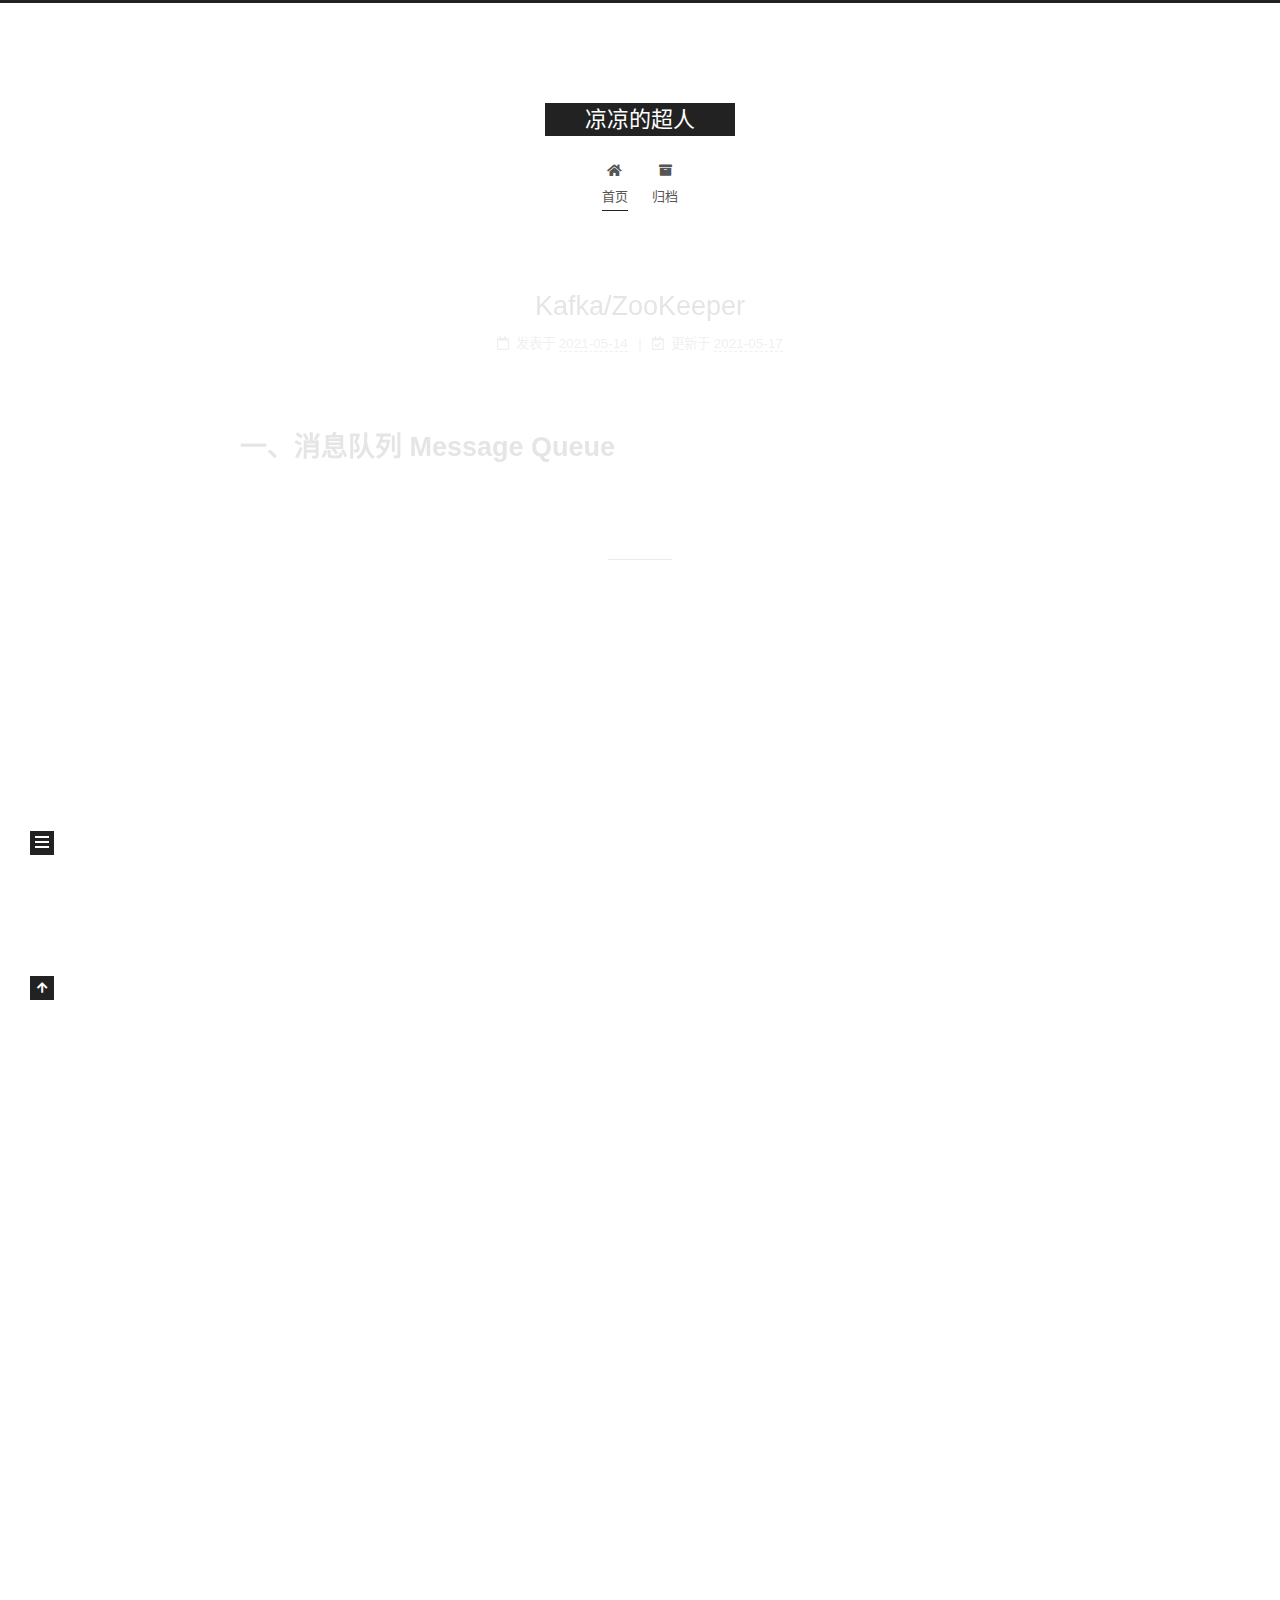
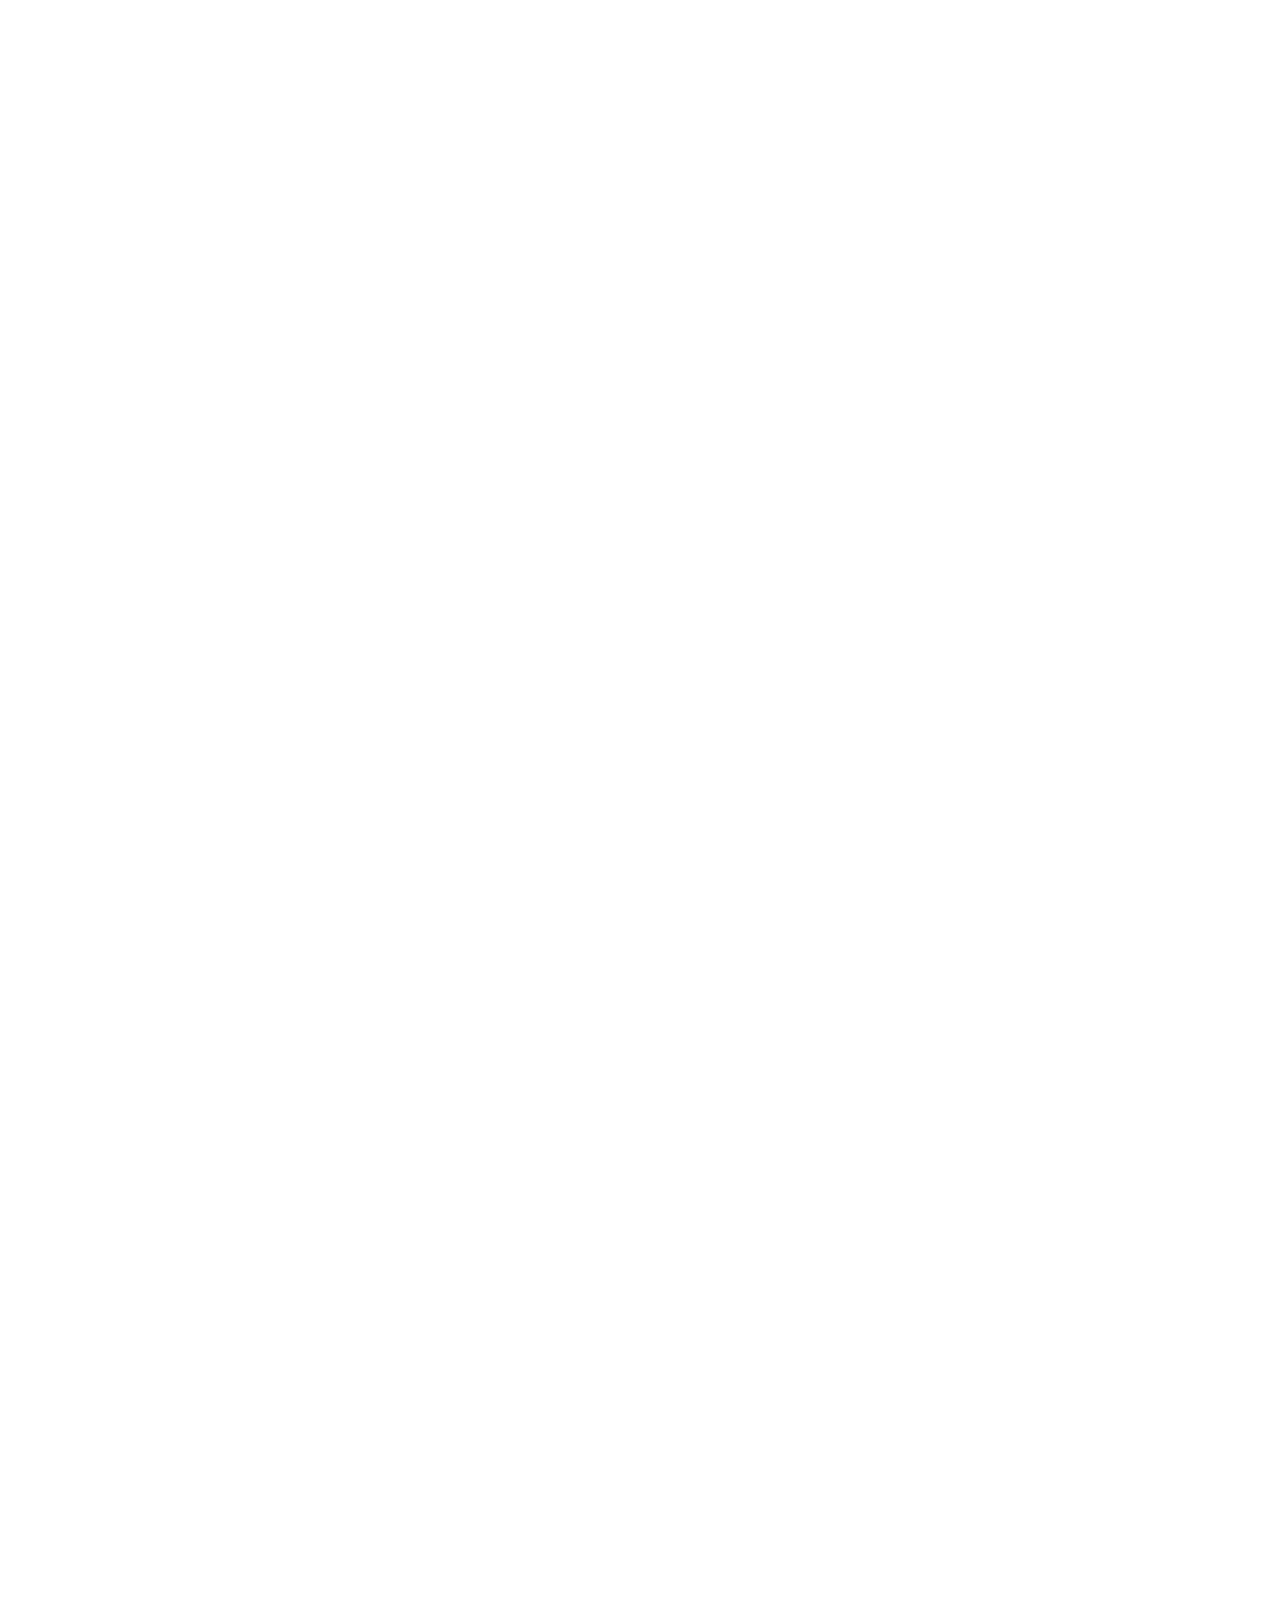
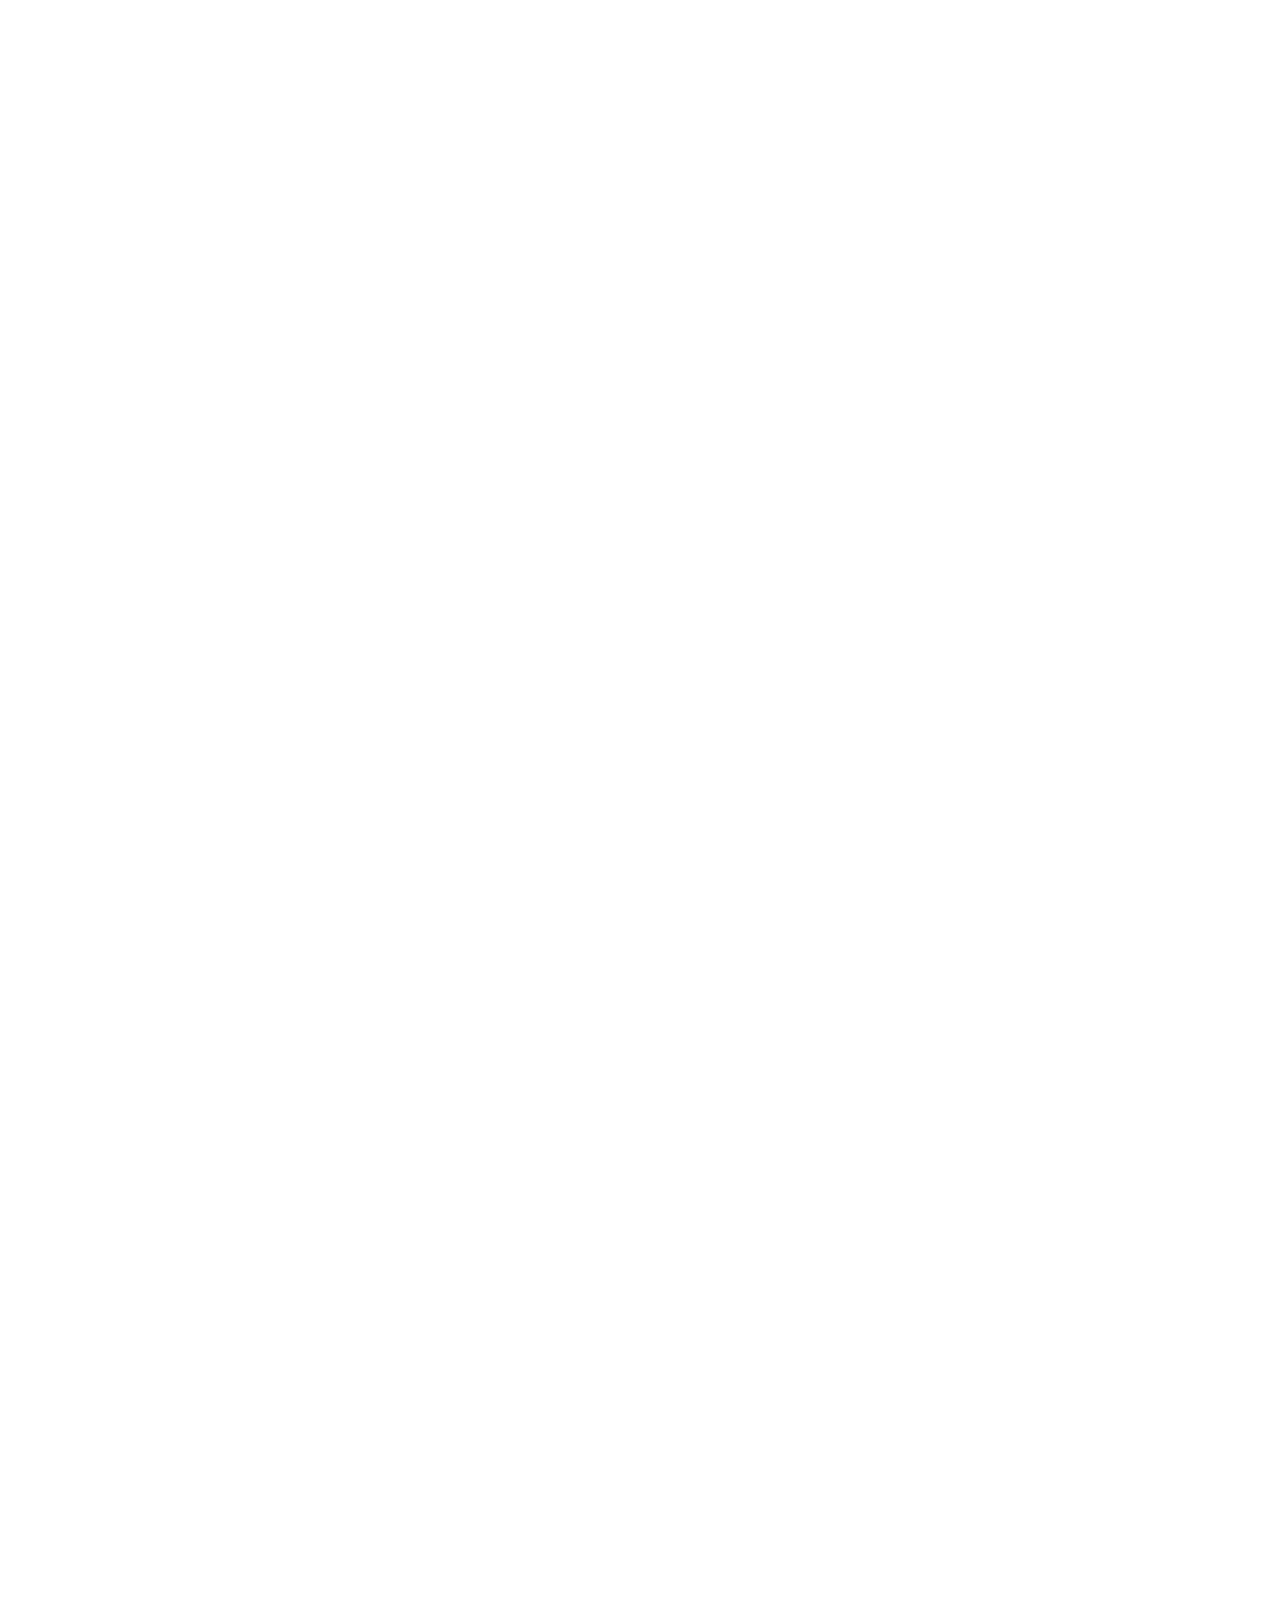
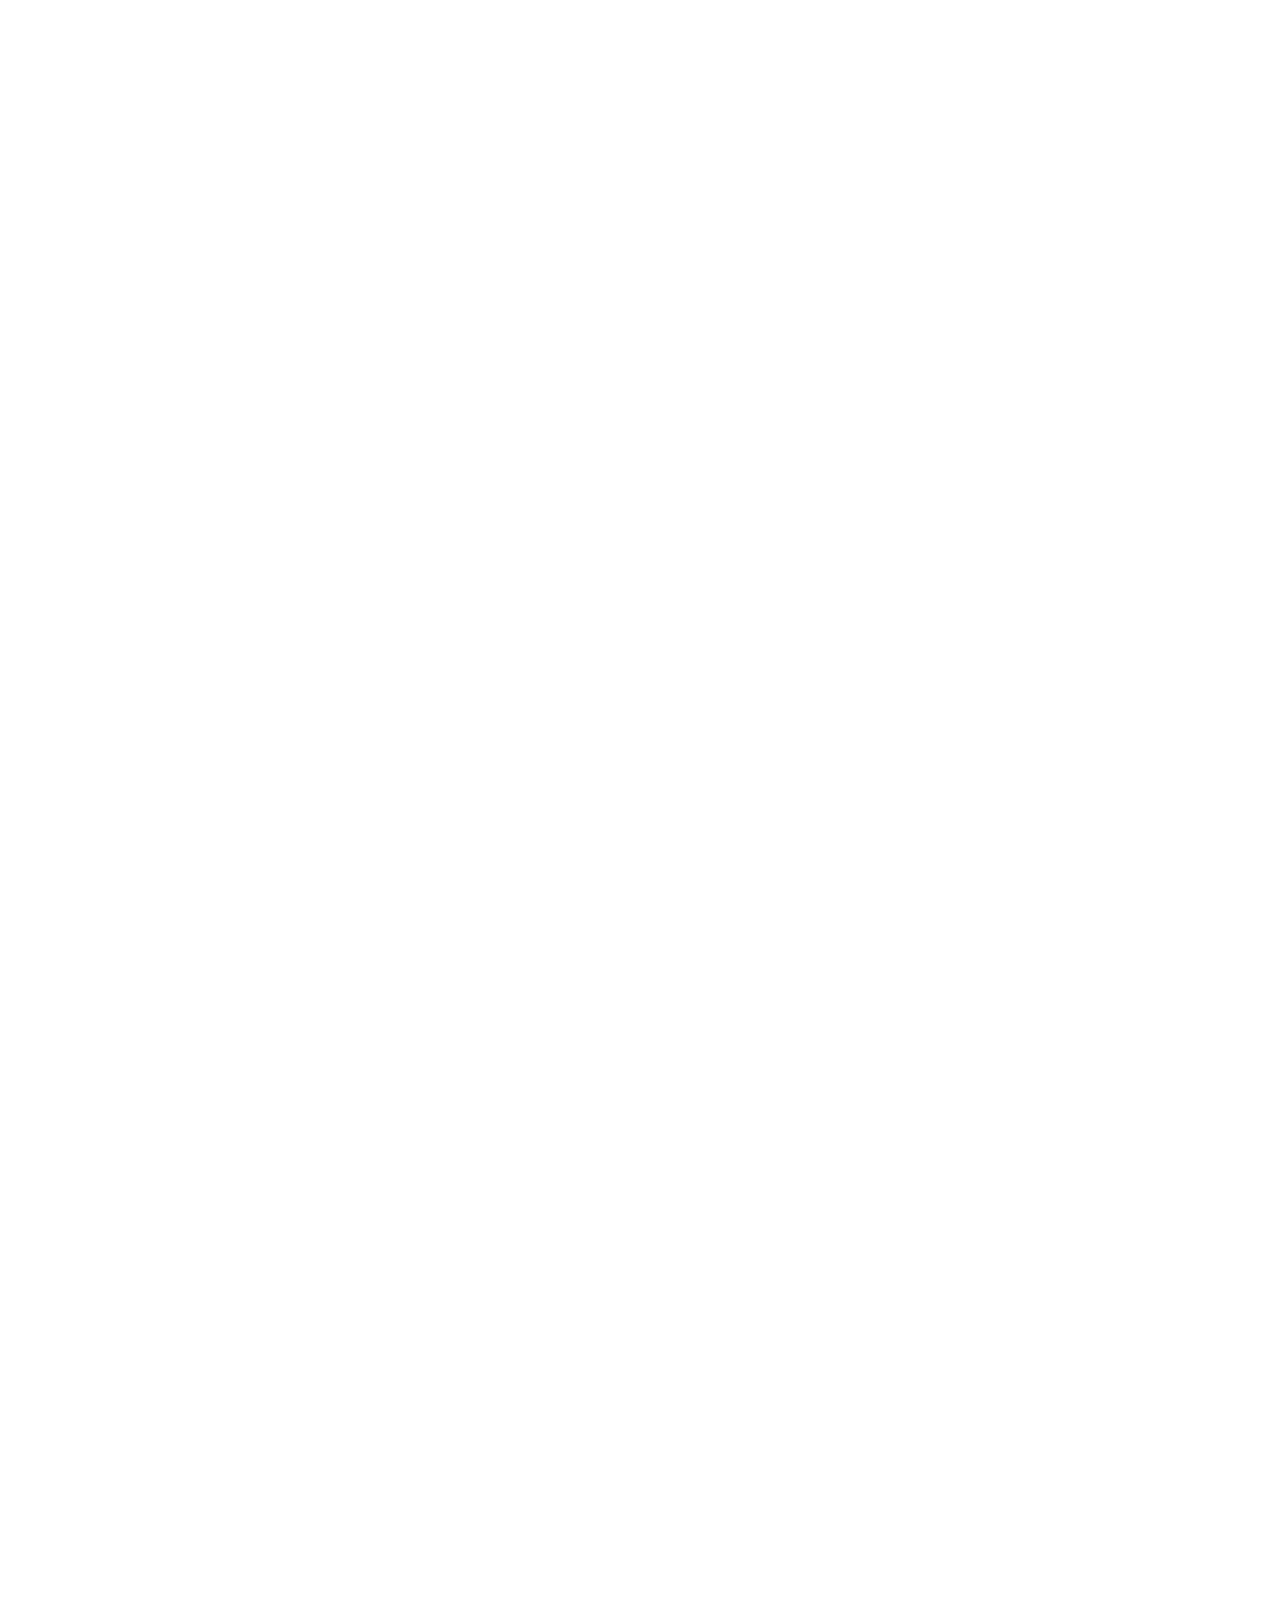
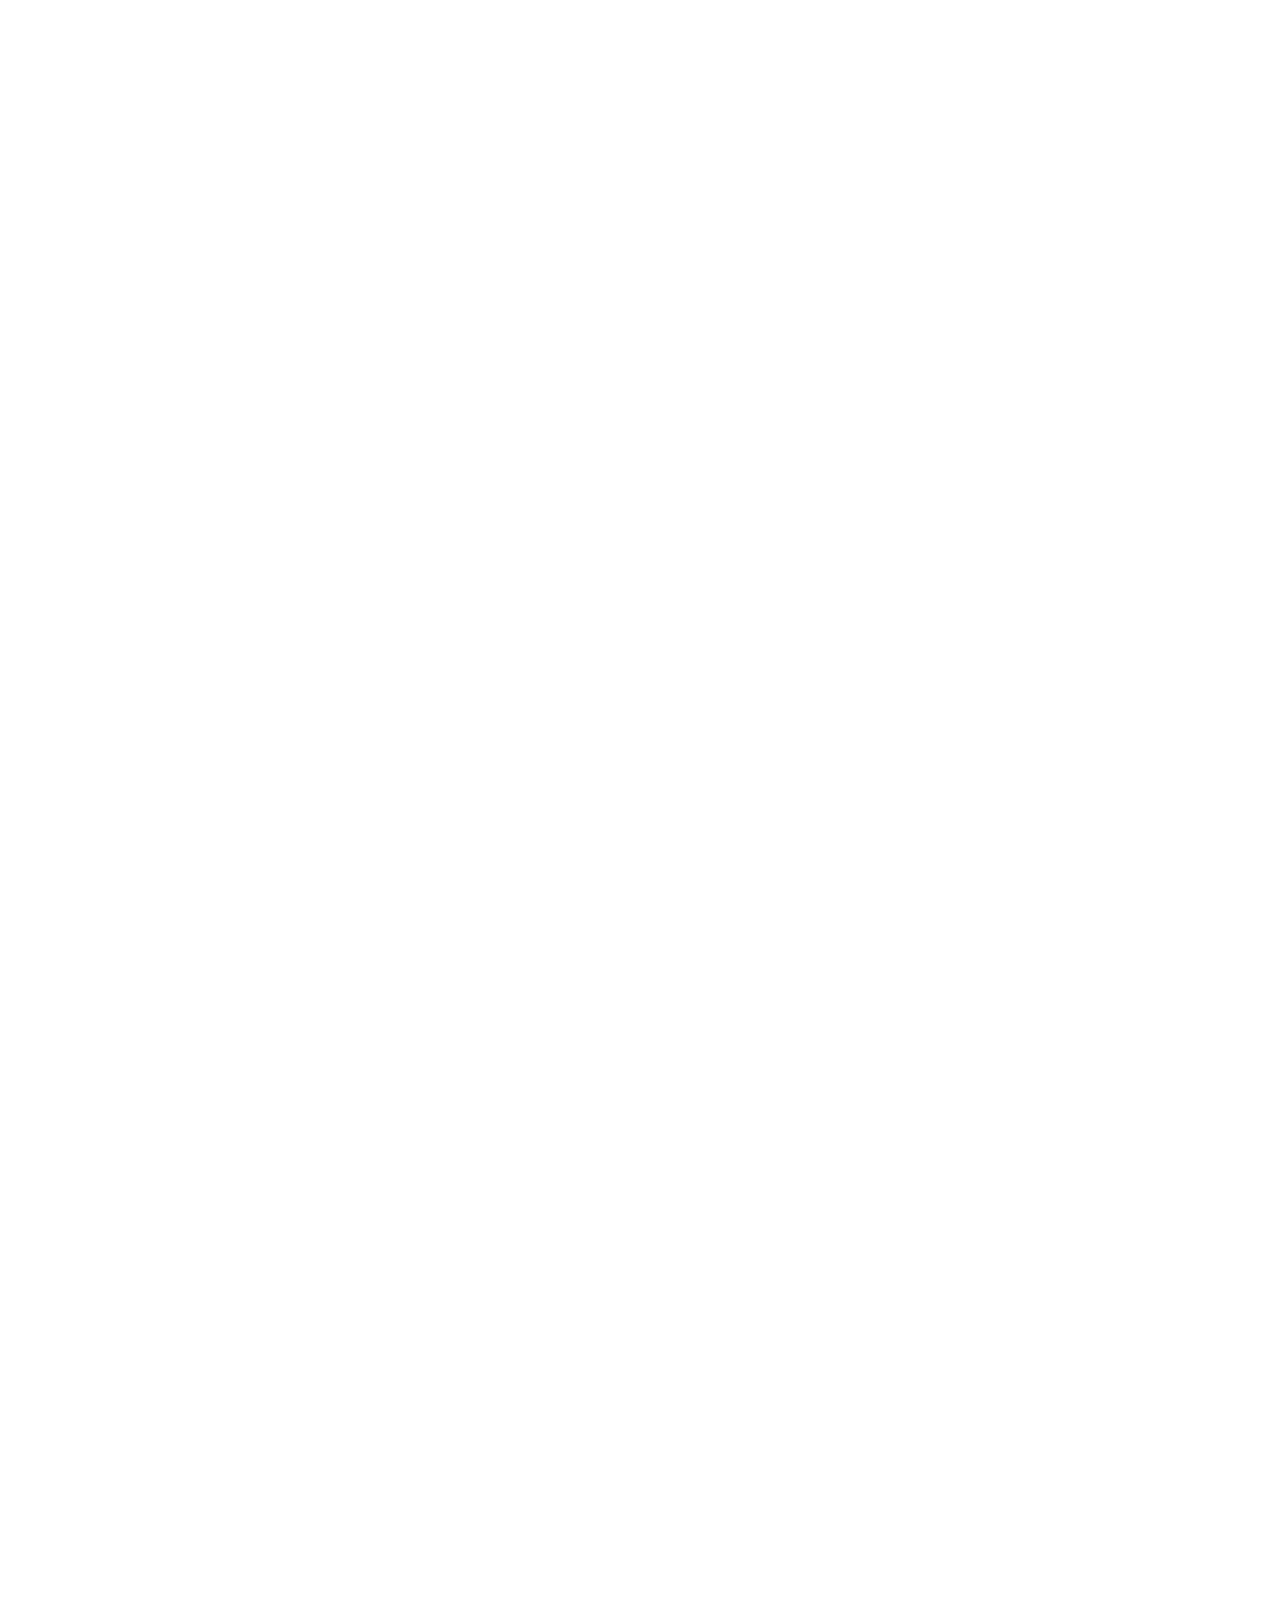
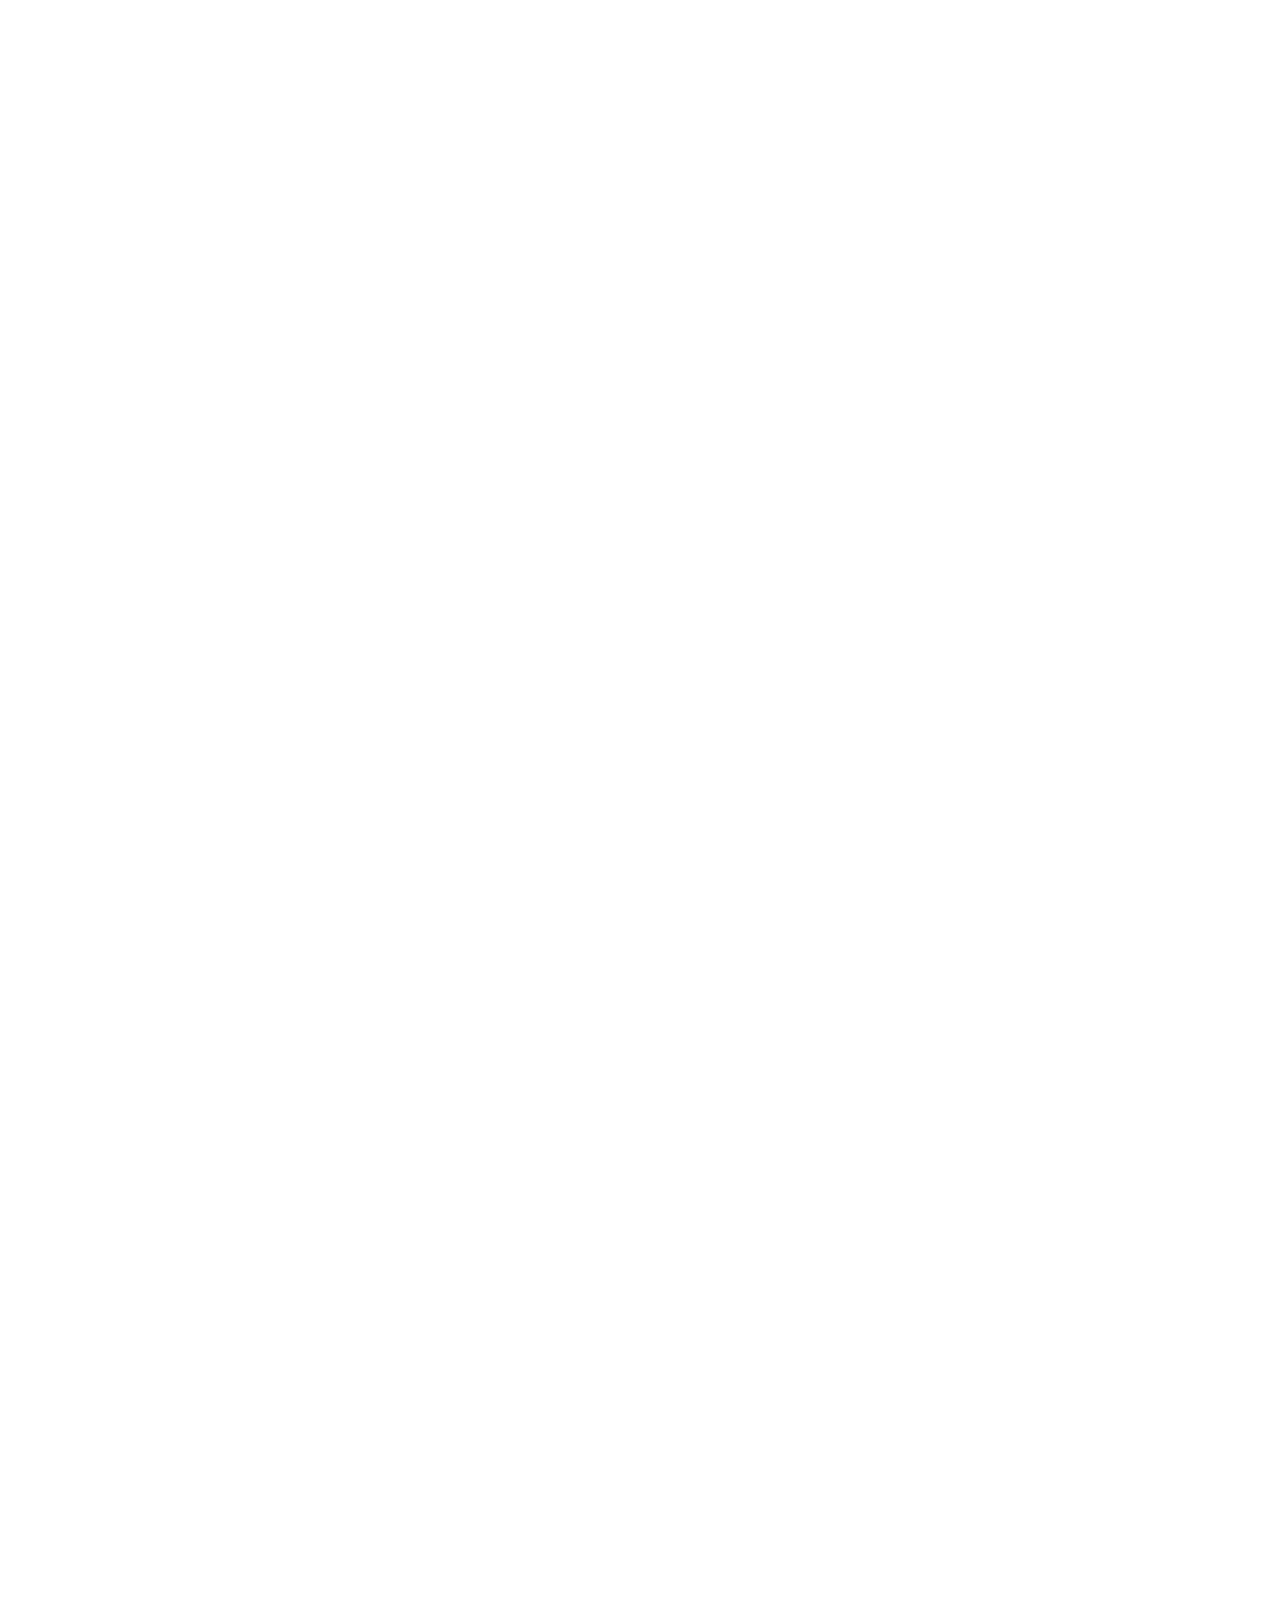
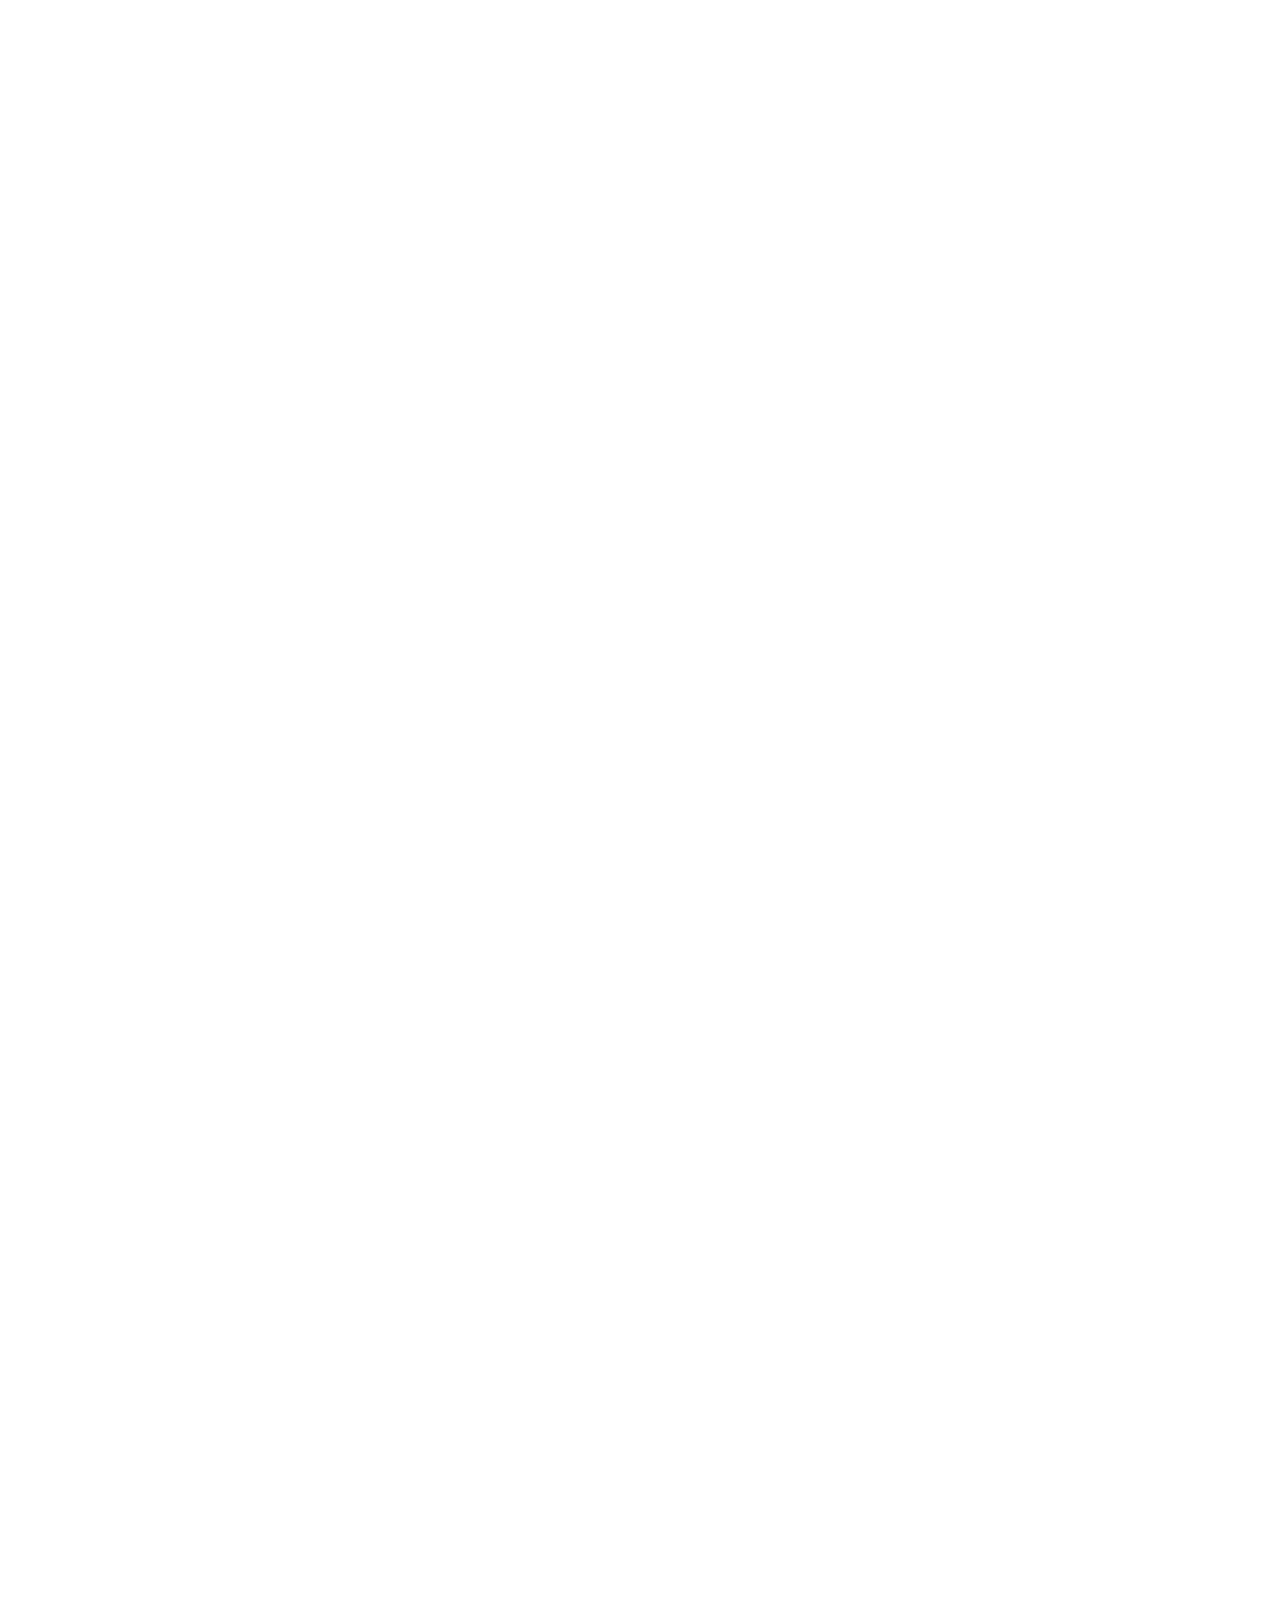
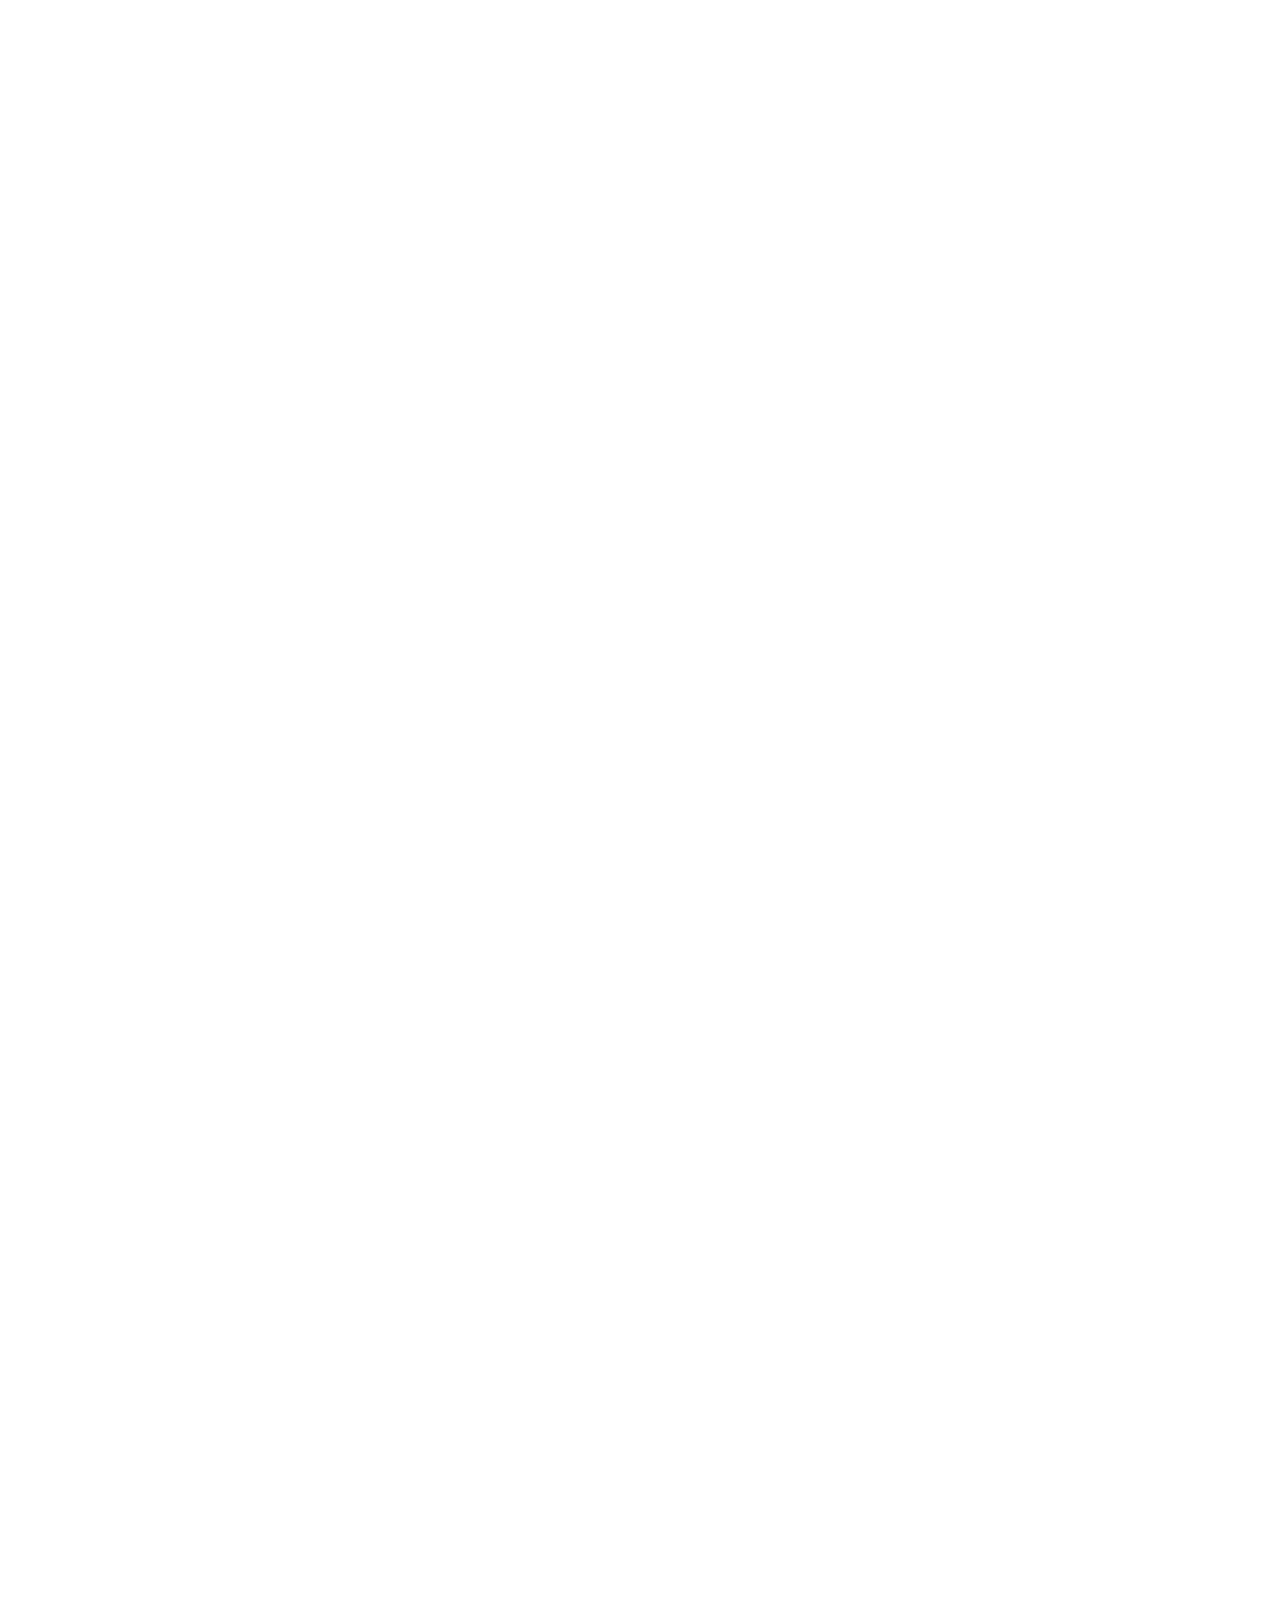
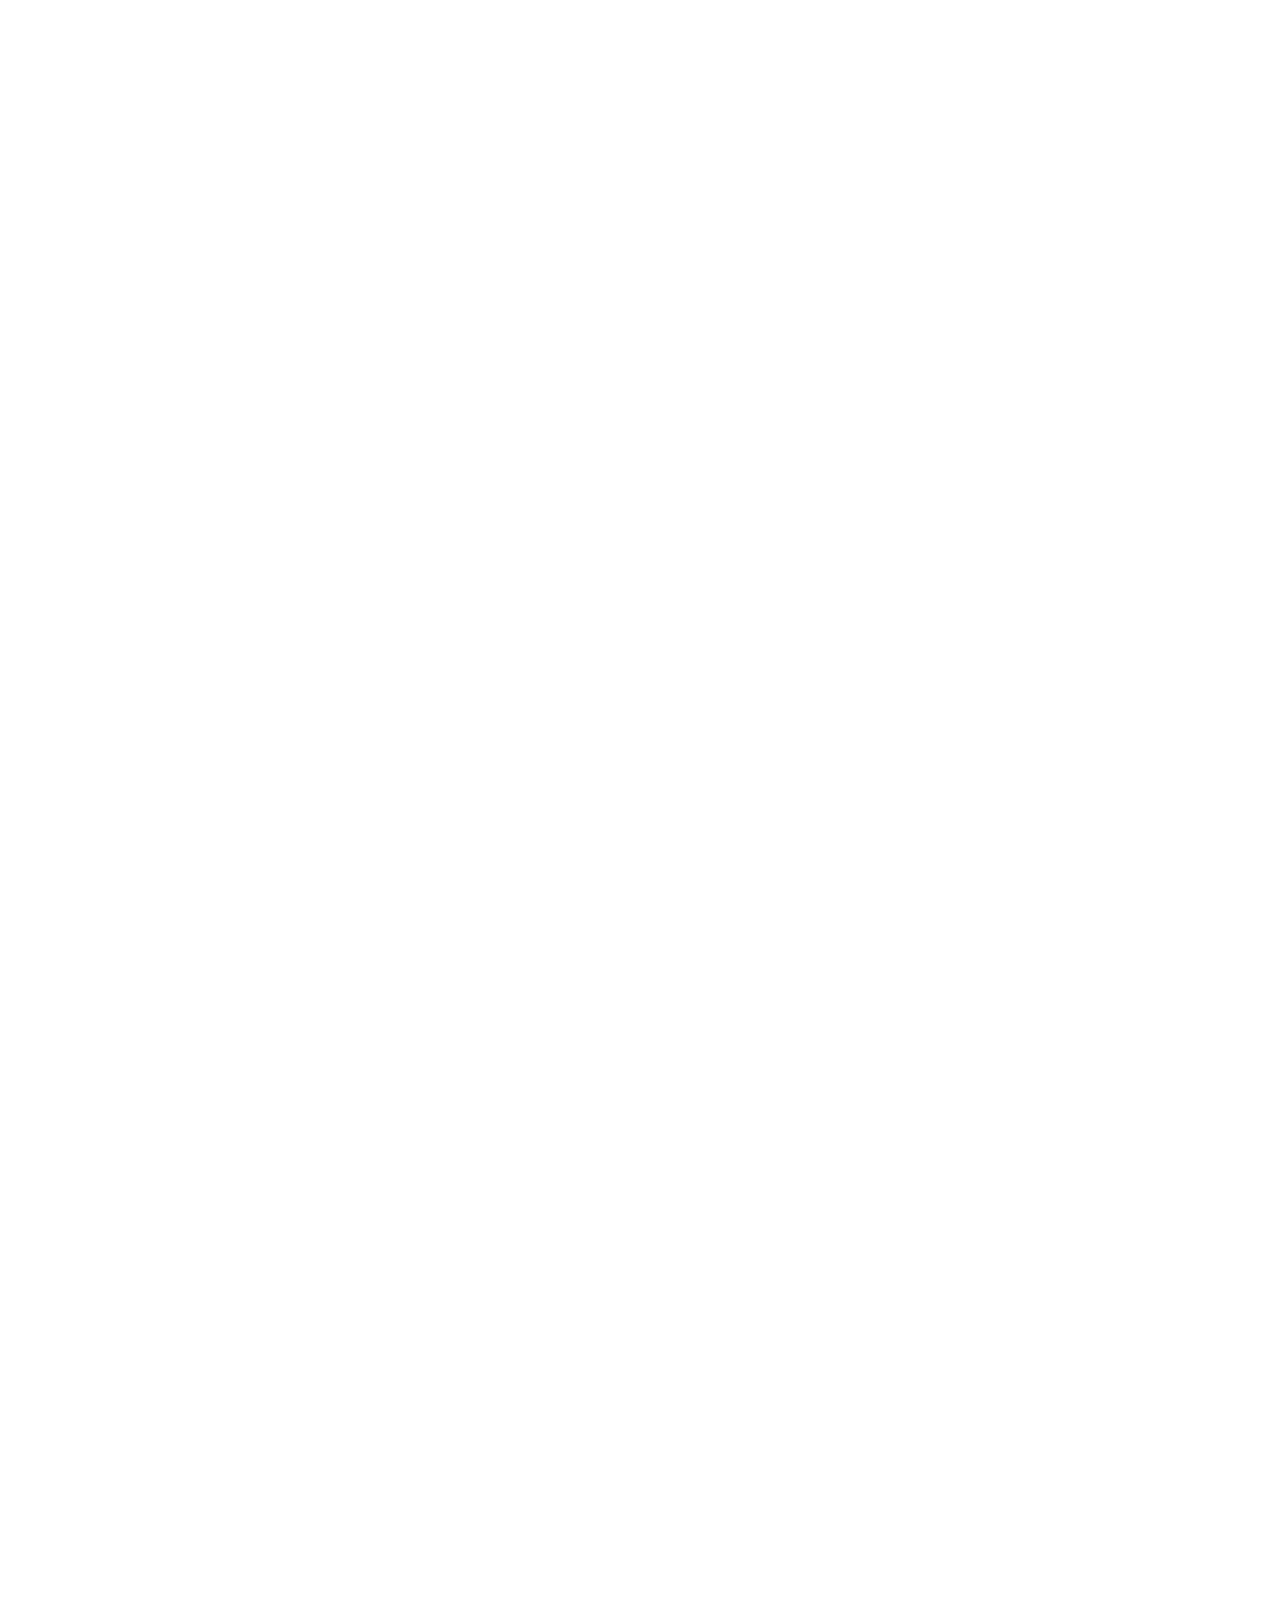
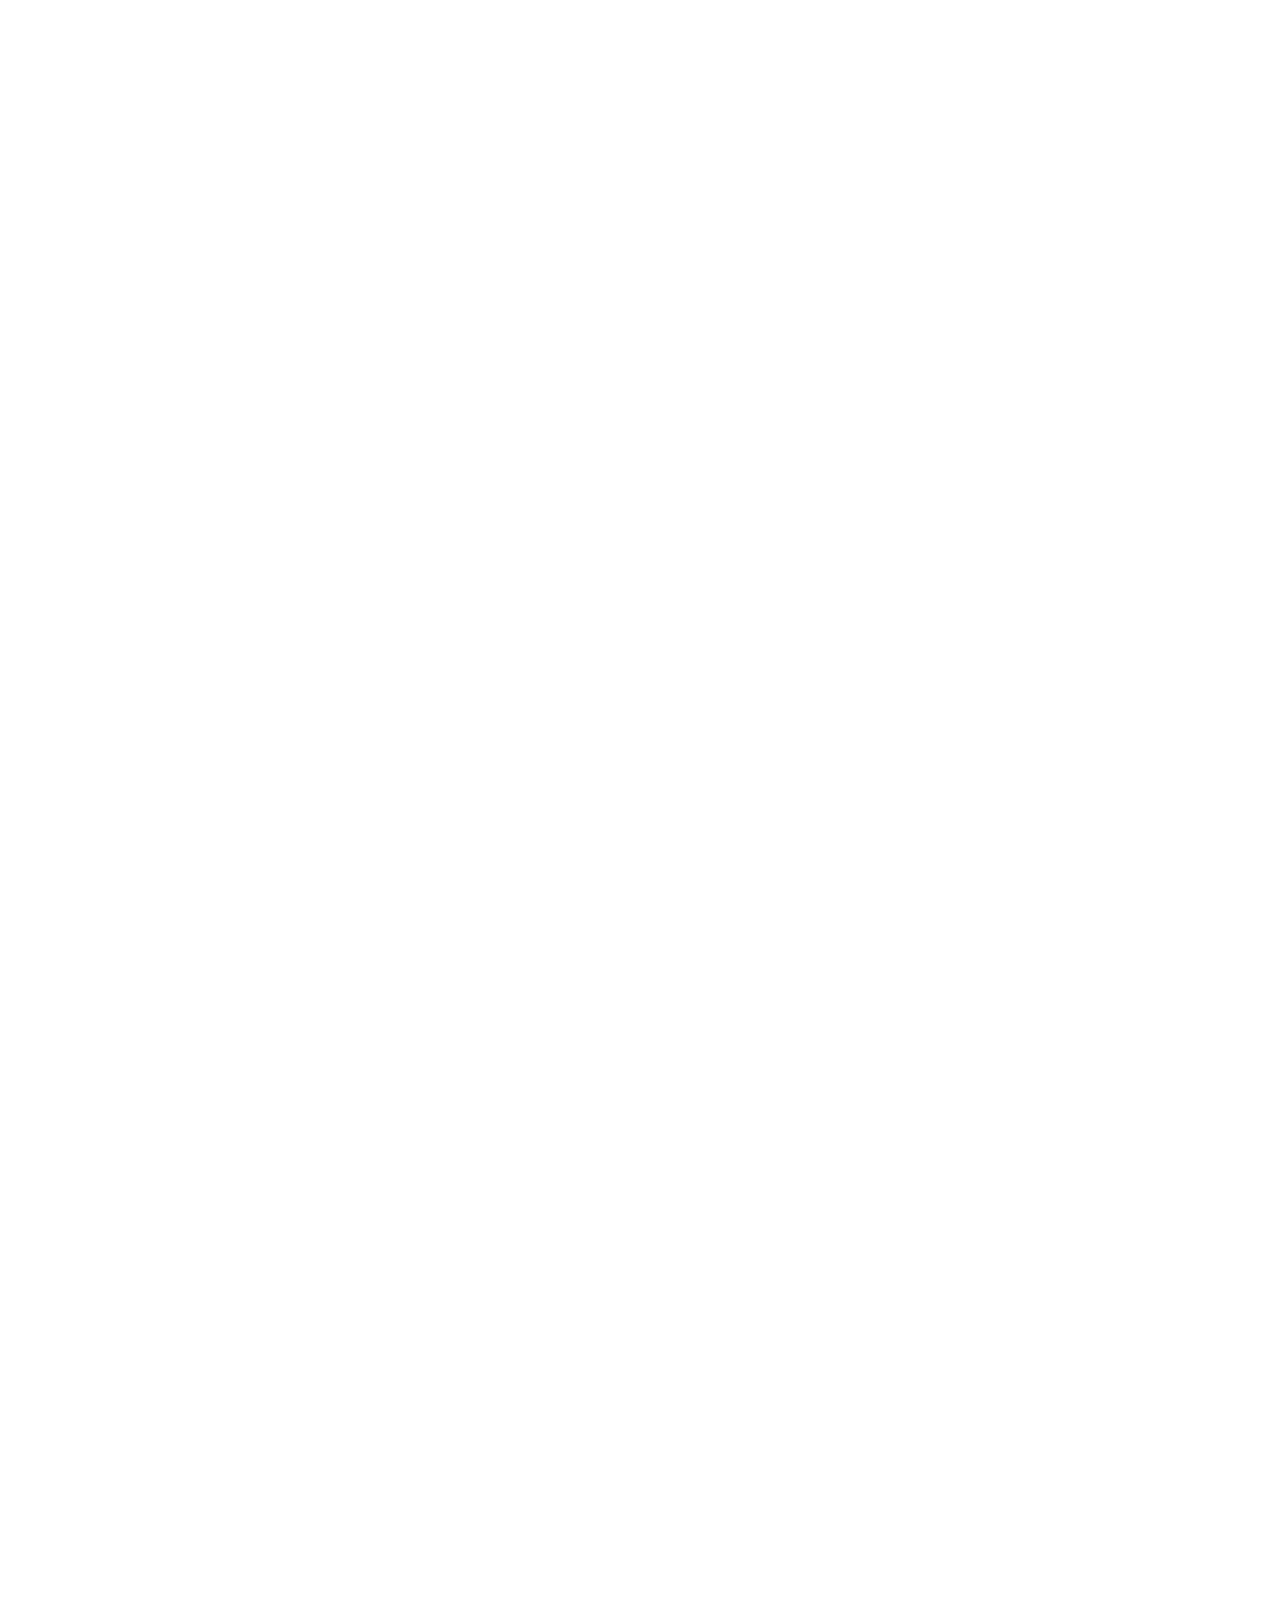
==== commit 8f812f66: "Site updated: 2021-05-19 16:33:15" ====
--- a/index.html
+++ b/index.html
@@ -1,11 +1,25 @@
 <!DOCTYPE html>
-<html>
+<html lang="zh-CN">
 <head>
-  <meta charset="utf-8">
-  
-  
-  <title>凉凉的超人</title>
-  <meta name="viewport" content="width=device-width, initial-scale=1, shrink-to-fit=no">
+  <meta charset="UTF-8">
+<meta name="viewport" content="width=device-width, initial-scale=1, maximum-scale=2">
+<meta name="theme-color" content="#222">
+<meta name="generator" content="Hexo 5.4.0">
+  <link rel="apple-touch-icon" sizes="180x180" href="/images/apple-touch-icon-next.png">
+  <link rel="icon" type="image/png" sizes="32x32" href="/images/favicon-32x32-next.png">
+  <link rel="icon" type="image/png" sizes="16x16" href="/images/favicon-16x16-next.png">
+  <link rel="mask-icon" href="/images/logo.svg" color="#222">
+
+<link rel="stylesheet" href="/css/main.css">
+
+
+<link rel="stylesheet" href="/lib/font-awesome/css/all.min.css">
+
+<script id="hexo-configurations">
+    var NexT = window.NexT || {};
+    var CONFIG = {"hostname":"chenruosong.com","root":"/","scheme":"Muse","version":"7.8.0","exturl":false,"sidebar":{"position":"left","display":"post","padding":18,"offset":12,"onmobile":false},"copycode":{"enable":false,"show_result":false,"style":null},"back2top":{"enable":true,"sidebar":false,"scrollpercent":false},"bookmark":{"enable":false,"color":"#222","save":"auto"},"fancybox":false,"mediumzoom":false,"lazyload":false,"pangu":false,"comments":{"style":"tabs","active":null,"storage":true,"lazyload":false,"nav":null},"algolia":{"hits":{"per_page":10},"labels":{"input_placeholder":"Search for Posts","hits_empty":"We didn't find any results for the search: ${query}","hits_stats":"${hits} results found in ${time} ms"}},"localsearch":{"enable":false,"trigger":"auto","top_n_per_article":1,"unescape":false,"preload":false},"motion":{"enable":true,"async":false,"transition":{"post_block":"fadeIn","post_header":"slideDownIn","post_body":"slideDownIn","coll_header":"slideLeftIn","sidebar":"slideUpIn"}}};
+  </script>
+
   <meta property="og:type" content="website">
 <meta property="og:title" content="凉凉的超人">
 <meta property="og:url" content="http://chenruosong.com/">
@@ -13,166 +27,301 @@
 <meta property="og:locale" content="zh_CN">
 <meta property="article:author" content="Chen">
 <meta name="twitter:card" content="summary">
-  
-    <link rel="alternate" href="/atom.xml" title="凉凉的超人" type="application/atom+xml">
-  
-  
-    <link rel="shortcut icon" href="/favicon.png">
-  
-  
-    
-<link rel="stylesheet" href="https://cdn.jsdelivr.net/npm/typeface-source-code-pro@0.0.71/index.min.css">
-
-  
-  
-<link rel="stylesheet" href="/css/style.css">
-
-  
-    
-<link rel="stylesheet" href="/fancybox/jquery.fancybox.min.css">
-
-  
-<meta name="generator" content="Hexo 5.4.0"></head>
-
-<body>
-  <div id="container">
-    <div id="wrap">
-      <header id="header">
-  <div id="banner"></div>
-  <div id="header-outer" class="outer">
-    <div id="header-title" class="inner">
-      <h1 id="logo-wrap">
-        <a href="/" id="logo">凉凉的超人</a>
-      </h1>
-      
-    </div>
-    <div id="header-inner" class="inner">
-      <nav id="main-nav">
-        <a id="main-nav-toggle" class="nav-icon"></a>
-        
-          <a class="main-nav-link" href="/">Home</a>
-        
-          <a class="main-nav-link" href="/archives">Archives</a>
-        
-      </nav>
-      <nav id="sub-nav">
-        
-          <a id="nav-rss-link" class="nav-icon" href="/atom.xml" title="RSS 订阅"></a>
-        
-        <a id="nav-search-btn" class="nav-icon" title="搜索"></a>
-      </nav>
-      <div id="search-form-wrap">
-        <form action="//google.com/search" method="get" accept-charset="UTF-8" class="search-form"><input type="search" name="q" class="search-form-input" placeholder="搜索"><button type="submit" class="search-form-submit">&#xF002;</button><input type="hidden" name="sitesearch" value="http://chenruosong.com"></form>
-      </div>
+
+<link rel="canonical" href="http://chenruosong.com/">
+
+
+<script id="page-configurations">
+  // https://hexo.io/docs/variables.html
+  CONFIG.page = {
+    sidebar: "",
+    isHome : true,
+    isPost : false,
+    lang   : 'zh-CN'
+  };
+</script>
+
+  <title>凉凉的超人</title>
+  
+
+
+
+
+
+
+  <noscript>
+  <style>
+  .use-motion .brand,
+  .use-motion .menu-item,
+  .sidebar-inner,
+  .use-motion .post-block,
+  .use-motion .pagination,
+  .use-motion .comments,
+  .use-motion .post-header,
+  .use-motion .post-body,
+  .use-motion .collection-header { opacity: initial; }
+
+  .use-motion .site-title,
+  .use-motion .site-subtitle {
+    opacity: initial;
+    top: initial;
+  }
+
+  .use-motion .logo-line-before i { left: initial; }
+  .use-motion .logo-line-after i { right: initial; }
+  </style>
+</noscript>
+
+</head>
+
+<body itemscope itemtype="http://schema.org/WebPage">
+  <div class="container use-motion">
+    <div class="headband"></div>
+
+    <header class="header" itemscope itemtype="http://schema.org/WPHeader">
+      <div class="header-inner"><div class="site-brand-container">
+  <div class="site-nav-toggle">
+    <div class="toggle" aria-label="切换导航栏">
+      <span class="toggle-line toggle-line-first"></span>
+      <span class="toggle-line toggle-line-middle"></span>
+      <span class="toggle-line toggle-line-last"></span>
     </div>
   </div>
-</header>
-
-      <div class="outer">
-        <section id="main">
-  
-    <article id="post-Kafka-ZooKeeper" class="h-entry article article-type-post" itemprop="blogPost" itemscope itemtype="https://schema.org/BlogPosting">
-  <div class="article-meta">
-    <a href="/2021/05/14/Kafka-ZooKeeper/" class="article-date">
-  <time class="dt-published" datetime="2021-05-14T08:19:49.000Z" itemprop="datePublished">2021-05-14</time>
-</a>
-    
+
+  <div class="site-meta">
+
+    <a href="/" class="brand" rel="start">
+      <span class="logo-line-before"><i></i></span>
+      <h1 class="site-title">凉凉的超人</h1>
+      <span class="logo-line-after"><i></i></span>
+    </a>
   </div>
-  <div class="article-inner">
-    
-    
-      <header class="article-header">
-        
-  
-    <h1 itemprop="name">
-      <a class="p-name article-title" href="/2021/05/14/Kafka-ZooKeeper/">Kafka/ZooKeeper</a>
-    </h1>
-  
-
+
+  <div class="site-nav-right">
+    <div class="toggle popup-trigger">
+    </div>
+  </div>
+</div>
+
+
+
+
+<nav class="site-nav">
+  <ul id="menu" class="main-menu menu">
+        <li class="menu-item menu-item-home">
+
+    <a href="/" rel="section"><i class="fa fa-home fa-fw"></i>首页</a>
+
+  </li>
+        <li class="menu-item menu-item-archives">
+
+    <a href="/archives/" rel="section"><i class="fa fa-archive fa-fw"></i>归档</a>
+
+  </li>
+  </ul>
+</nav>
+
+
+
+
+</div>
+    </header>
+
+    
+  <div class="back-to-top">
+    <i class="fa fa-arrow-up"></i>
+    <span>0%</span>
+  </div>
+
+
+    <main class="main">
+      <div class="main-inner">
+        <div class="content-wrap">
+          
+
+          <div class="content index posts-expand">
+            
+      
+  
+  
+  <article itemscope itemtype="http://schema.org/Article" class="post-block" lang="zh-CN">
+    <link itemprop="mainEntityOfPage" href="http://chenruosong.com/2021/05/14/Kafka-ZooKeeper/">
+
+    <span hidden itemprop="author" itemscope itemtype="http://schema.org/Person">
+      <meta itemprop="image" content="/images/avatar.gif">
+      <meta itemprop="name" content="Chen">
+      <meta itemprop="description" content="">
+    </span>
+
+    <span hidden itemprop="publisher" itemscope itemtype="http://schema.org/Organization">
+      <meta itemprop="name" content="凉凉的超人">
+    </span>
+      <header class="post-header">
+        <h2 class="post-title" itemprop="name headline">
+          
+            <a href="/2021/05/14/Kafka-ZooKeeper/" class="post-title-link" itemprop="url">Kafka/ZooKeeper</a>
+        </h2>
+
+        <div class="post-meta">
+            <span class="post-meta-item">
+              <span class="post-meta-item-icon">
+                <i class="far fa-calendar"></i>
+              </span>
+              <span class="post-meta-item-text">发表于</span>
+
+              <time title="创建时间：2021-05-14 16:19:49" itemprop="dateCreated datePublished" datetime="2021-05-14T16:19:49+08:00">2021-05-14</time>
+            </span>
+              <span class="post-meta-item">
+                <span class="post-meta-item-icon">
+                  <i class="far fa-calendar-check"></i>
+                </span>
+                <span class="post-meta-item-text">更新于</span>
+                <time title="修改时间：2021-05-17 14:56:20" itemprop="dateModified" datetime="2021-05-17T14:56:20+08:00">2021-05-17</time>
+              </span>
+
+          
+
+        </div>
       </header>
-    
-    <div class="e-content article-entry" itemprop="articleBody">
-      
-        <h1 id="一、消息队列-Message-Queue"><a href="#一、消息队列-Message-Queue" class="headerlink" title="一、消息队列 Message Queue"></a>一、消息队列 Message Queue</h1>
+
+    
+    
+    
+    <div class="post-body" itemprop="articleBody">
+
+      
+          <h1 id="一、消息队列-Message-Queue"><a href="#一、消息队列-Message-Queue" class="headerlink" title="一、消息队列 Message Queue"></a>一、消息队列 Message Queue</h1>
       
     </div>
-    <footer class="article-footer">
-      <a data-url="http://chenruosong.com/2021/05/14/Kafka-ZooKeeper/" data-id="ckosed1f10002e4bf75zidb8n" data-title="Kafka/ZooKeeper" class="article-share-link">分享</a>
-      
-      
-      
-    </footer>
-  </div>
-  
-</article>
-
-
-
-  
-    <article id="post-shell-常用命令" class="h-entry article article-type-post" itemprop="blogPost" itemscope itemtype="https://schema.org/BlogPosting">
-  <div class="article-meta">
-    <a href="/2021/05/12/shell-%E5%B8%B8%E7%94%A8%E5%91%BD%E4%BB%A4/" class="article-date">
-  <time class="dt-published" datetime="2021-05-12T07:05:32.000Z" itemprop="datePublished">2021-05-12</time>
-</a>
-    
-  </div>
-  <div class="article-inner">
-    
-    
-      <header class="article-header">
-        
-  
-    <h1 itemprop="name">
-      <a class="p-name article-title" href="/2021/05/12/shell-%E5%B8%B8%E7%94%A8%E5%91%BD%E4%BB%A4/">shell 常用命令</a>
-    </h1>
-  
-
+
+    
+    
+    
+      <footer class="post-footer">
+        <div class="post-eof"></div>
+      </footer>
+  </article>
+  
+  
+  
+
+      
+  
+  
+  <article itemscope itemtype="http://schema.org/Article" class="post-block" lang="zh-CN">
+    <link itemprop="mainEntityOfPage" href="http://chenruosong.com/2021/05/12/shell-%E5%B8%B8%E7%94%A8%E5%91%BD%E4%BB%A4/">
+
+    <span hidden itemprop="author" itemscope itemtype="http://schema.org/Person">
+      <meta itemprop="image" content="/images/avatar.gif">
+      <meta itemprop="name" content="Chen">
+      <meta itemprop="description" content="">
+    </span>
+
+    <span hidden itemprop="publisher" itemscope itemtype="http://schema.org/Organization">
+      <meta itemprop="name" content="凉凉的超人">
+    </span>
+      <header class="post-header">
+        <h2 class="post-title" itemprop="name headline">
+          
+            <a href="/2021/05/12/shell-%E5%B8%B8%E7%94%A8%E5%91%BD%E4%BB%A4/" class="post-title-link" itemprop="url">shell 常用命令</a>
+        </h2>
+
+        <div class="post-meta">
+            <span class="post-meta-item">
+              <span class="post-meta-item-icon">
+                <i class="far fa-calendar"></i>
+              </span>
+              <span class="post-meta-item-text">发表于</span>
+
+              <time title="创建时间：2021-05-12 15:05:32" itemprop="dateCreated datePublished" datetime="2021-05-12T15:05:32+08:00">2021-05-12</time>
+            </span>
+              <span class="post-meta-item">
+                <span class="post-meta-item-icon">
+                  <i class="far fa-calendar-check"></i>
+                </span>
+                <span class="post-meta-item-text">更新于</span>
+                <time title="修改时间：2021-05-14 15:41:20" itemprop="dateModified" datetime="2021-05-14T15:41:20+08:00">2021-05-14</time>
+              </span>
+
+          
+
+        </div>
       </header>
-    
-    <div class="e-content article-entry" itemprop="articleBody">
-      
-        <p>#文件比较符<br>-e 判断对象是否存在<br>-d 判断对象是否存在，并且为目录<br>-f 判断对象是否存在，并且为常规文件<br>-L 判断对象是否存在，并且为符号链接<br>-h 判断对象是否存在，并且为软链接<br>-s 判断对象是否存在，并且长度不为0<br>-r 判断对象是否存在，并且可读<br>-w 判断对象是否存在，并且可写<br>-x 判断对象是否存在，并且可执行<br>-O 判断对象是否存在，并且属于当前用户<br>-G 判断对象是否存在，并且属于当前用户组<br>-nt 判断file1是否比file2新  [ “/data/file1” -nt “/data/file2” ]<br>-ot 判断file1是否比file2旧  [ “/data/file1” -ot “/data/file2” ]</p>
+
+    
+    
+    
+    <div class="post-body" itemprop="articleBody">
+
+      
+          <p>#文件比较符<br>-e 判断对象是否存在<br>-d 判断对象是否存在，并且为目录<br>-f 判断对象是否存在，并且为常规文件<br>-L 判断对象是否存在，并且为符号链接<br>-h 判断对象是否存在，并且为软链接<br>-s 判断对象是否存在，并且长度不为0<br>-r 判断对象是否存在，并且可读<br>-w 判断对象是否存在，并且可写<br>-x 判断对象是否存在，并且可执行<br>-O 判断对象是否存在，并且属于当前用户<br>-G 判断对象是否存在，并且属于当前用户组<br>-nt 判断file1是否比file2新  [ “/data/file1” -nt “/data/file2” ]<br>-ot 判断file1是否比file2旧  [ “/data/file1” -ot “/data/file2” ]</p>
 <h2 id="查看内存映射"><a href="#查看内存映射" class="headerlink" title="查看内存映射"></a>查看内存映射</h2><p>cat /proc/PID/maps 或 cat /proc/PID/smaps</p>
 <h2 id="查看系统调用"><a href="#查看系统调用" class="headerlink" title="查看系统调用"></a>查看系统调用</h2><p>strace</p>
 
       
     </div>
-    <footer class="article-footer">
-      <a data-url="http://chenruosong.com/2021/05/12/shell-%E5%B8%B8%E7%94%A8%E5%91%BD%E4%BB%A4/" data-id="ckosed1ez0001e4bf9xxphbjb" data-title="shell 常用命令" class="article-share-link">分享</a>
-      
-      
-      
-    </footer>
-  </div>
-  
-</article>
-
-
-
-  
-    <article id="post-ELK-Zabbix-部署" class="h-entry article article-type-post" itemprop="blogPost" itemscope itemtype="https://schema.org/BlogPosting">
-  <div class="article-meta">
-    <a href="/2021/05/10/ELK-Zabbix-%E9%83%A8%E7%BD%B2/" class="article-date">
-  <time class="dt-published" datetime="2021-05-10T10:24:52.000Z" itemprop="datePublished">2021-05-10</time>
-</a>
-    
-  </div>
-  <div class="article-inner">
-    
-    
-      <header class="article-header">
-        
-  
-    <h1 itemprop="name">
-      <a class="p-name article-title" href="/2021/05/10/ELK-Zabbix-%E9%83%A8%E7%BD%B2/">ELK + kafka +Zabbix 部署</a>
-    </h1>
-  
-
+
+    
+    
+    
+      <footer class="post-footer">
+        <div class="post-eof"></div>
+      </footer>
+  </article>
+  
+  
+  
+
+      
+  
+  
+  <article itemscope itemtype="http://schema.org/Article" class="post-block" lang="zh-CN">
+    <link itemprop="mainEntityOfPage" href="http://chenruosong.com/2021/05/10/ELK-Zabbix-%E9%83%A8%E7%BD%B2/">
+
+    <span hidden itemprop="author" itemscope itemtype="http://schema.org/Person">
+      <meta itemprop="image" content="/images/avatar.gif">
+      <meta itemprop="name" content="Chen">
+      <meta itemprop="description" content="">
+    </span>
+
+    <span hidden itemprop="publisher" itemscope itemtype="http://schema.org/Organization">
+      <meta itemprop="name" content="凉凉的超人">
+    </span>
+      <header class="post-header">
+        <h2 class="post-title" itemprop="name headline">
+          
+            <a href="/2021/05/10/ELK-Zabbix-%E9%83%A8%E7%BD%B2/" class="post-title-link" itemprop="url">ELK + kafka +Zabbix 部署</a>
+        </h2>
+
+        <div class="post-meta">
+            <span class="post-meta-item">
+              <span class="post-meta-item-icon">
+                <i class="far fa-calendar"></i>
+              </span>
+              <span class="post-meta-item-text">发表于</span>
+
+              <time title="创建时间：2021-05-10 18:24:52" itemprop="dateCreated datePublished" datetime="2021-05-10T18:24:52+08:00">2021-05-10</time>
+            </span>
+              <span class="post-meta-item">
+                <span class="post-meta-item-icon">
+                  <i class="far fa-calendar-check"></i>
+                </span>
+                <span class="post-meta-item-text">更新于</span>
+                <time title="修改时间：2021-05-19 15:51:04" itemprop="dateModified" datetime="2021-05-19T15:51:04+08:00">2021-05-19</time>
+              </span>
+
+          
+
+        </div>
       </header>
-    
-    <div class="e-content article-entry" itemprop="articleBody">
-      
-        <p>#ELK<br><a target="_blank" rel="noopener" href="https://www.elastic.co/guide/en/elastic-stack-get-started/current/get-started-elastic-stack.html#deb">https://www.elastic.co/guide/en/elastic-stack-get-started/current/get-started-elastic-stack.html#deb</a></p>
+
+    
+    
+    
+    <div class="post-body" itemprop="articleBody">
+
+      
+          <p>#ELK<br><a target="_blank" rel="noopener" href="https://www.elastic.co/guide/en/elastic-stack-get-started/current/get-started-elastic-stack.html#deb">https://www.elastic.co/guide/en/elastic-stack-get-started/current/get-started-elastic-stack.html#deb</a></p>
 <p>#kafka</p>
 <h2 id="jdk"><a href="#jdk" class="headerlink" title="jdk"></a>jdk</h2><figure class="highlight plain"><table><tr><td class="gutter"><pre><span class="line">1</span><br><span class="line">2</span><br><span class="line">3</span><br></pre></td><td class="code"><pre><span class="line">sudo apt-get install default-jdk</span><br><span class="line">export JAVA_HOME&#x3D;&#x2F;usr&#x2F;lib&#x2F;jvm&#x2F;java-7-openjdk-amd64</span><br><span class="line">export PATH&#x3D;$PATH:$JAVA_HOME&#x2F;bin</span><br></pre></td></tr></table></figure>
 
@@ -190,46 +339,72 @@
 </code></pre>
 <p>  399  mv filebeat-6.3.2-linux-x86_64 filebeat-6.3.2<br>  400  cd filebeat-6.3.2/</p>
 <p>  mkdir config<br>  403  cd config/<br>  404  cp /etc/filebeat/filebeat.yml indexer_kafka_maozhua_syslog.yml<br>  405  cd ../<br>  406  /etc/init.d/filebeat stop<br>  407  ps aux|grep filebeat<br>  408  ./filebeat -c config/indexer_kafka_maozhua_syslog.yml &amp;<br>  409  tail /var/log/filebeat/filebeat</p>
-<p>  /home/opdir/elasticsearch-5.2.0/</p>
+<p>  /home/opdir/elasticsearch-5.2.0/<br>  /home/opdir/filebeat-6.3.2/config/indexer_kafka_maozhua_access_log_and_syslog.yml<br>  /etc/zabbix</p>
 
       
     </div>
-    <footer class="article-footer">
-      <a data-url="http://chenruosong.com/2021/05/10/ELK-Zabbix-%E9%83%A8%E7%BD%B2/" data-id="ckosed1eu0000e4bf8sbagpzj" data-title="ELK + kafka +Zabbix 部署" class="article-share-link">分享</a>
-      
-      
-      
-    </footer>
-  </div>
-  
-</article>
-
-
-
-  
-    <article id="post-服务端监控方案调研" class="h-entry article article-type-post" itemprop="blogPost" itemscope itemtype="https://schema.org/BlogPosting">
-  <div class="article-meta">
-    <a href="/2021/04/28/%E6%9C%8D%E5%8A%A1%E7%AB%AF%E7%9B%91%E6%8E%A7%E6%96%B9%E6%A1%88%E8%B0%83%E7%A0%94/" class="article-date">
-  <time class="dt-published" datetime="2021-04-28T09:03:51.000Z" itemprop="datePublished">2021-04-28</time>
-</a>
-    
-  </div>
-  <div class="article-inner">
-    
-    
-      <header class="article-header">
-        
-  
-    <h1 itemprop="name">
-      <a class="p-name article-title" href="/2021/04/28/%E6%9C%8D%E5%8A%A1%E7%AB%AF%E7%9B%91%E6%8E%A7%E6%96%B9%E6%A1%88%E8%B0%83%E7%A0%94/">服务端监控方案调研</a>
-    </h1>
-  
-
+
+    
+    
+    
+      <footer class="post-footer">
+        <div class="post-eof"></div>
+      </footer>
+  </article>
+  
+  
+  
+
+      
+  
+  
+  <article itemscope itemtype="http://schema.org/Article" class="post-block" lang="zh-CN">
+    <link itemprop="mainEntityOfPage" href="http://chenruosong.com/2021/04/28/%E6%9C%8D%E5%8A%A1%E7%AB%AF%E7%9B%91%E6%8E%A7%E6%96%B9%E6%A1%88%E8%B0%83%E7%A0%94/">
+
+    <span hidden itemprop="author" itemscope itemtype="http://schema.org/Person">
+      <meta itemprop="image" content="/images/avatar.gif">
+      <meta itemprop="name" content="Chen">
+      <meta itemprop="description" content="">
+    </span>
+
+    <span hidden itemprop="publisher" itemscope itemtype="http://schema.org/Organization">
+      <meta itemprop="name" content="凉凉的超人">
+    </span>
+      <header class="post-header">
+        <h2 class="post-title" itemprop="name headline">
+          
+            <a href="/2021/04/28/%E6%9C%8D%E5%8A%A1%E7%AB%AF%E7%9B%91%E6%8E%A7%E6%96%B9%E6%A1%88%E8%B0%83%E7%A0%94/" class="post-title-link" itemprop="url">服务端监控方案调研</a>
+        </h2>
+
+        <div class="post-meta">
+            <span class="post-meta-item">
+              <span class="post-meta-item-icon">
+                <i class="far fa-calendar"></i>
+              </span>
+              <span class="post-meta-item-text">发表于</span>
+
+              <time title="创建时间：2021-04-28 17:03:51" itemprop="dateCreated datePublished" datetime="2021-04-28T17:03:51+08:00">2021-04-28</time>
+            </span>
+              <span class="post-meta-item">
+                <span class="post-meta-item-icon">
+                  <i class="far fa-calendar-check"></i>
+                </span>
+                <span class="post-meta-item-text">更新于</span>
+                <time title="修改时间：2021-05-13 17:11:30" itemprop="dateModified" datetime="2021-05-13T17:11:30+08:00">2021-05-13</time>
+              </span>
+
+          
+
+        </div>
       </header>
-    
-    <div class="e-content article-entry" itemprop="articleBody">
-      
-        <h1 id="一、需求背景"><a href="#一、需求背景" class="headerlink" title="一、需求背景"></a>一、需求背景</h1><h2 id="线上环境服务端架构一览："><a href="#线上环境服务端架构一览：" class="headerlink" title="线上环境服务端架构一览："></a>线上环境服务端架构一览：</h2><table>
+
+    
+    
+    
+    <div class="post-body" itemprop="articleBody">
+
+      
+          <h1 id="一、需求背景"><a href="#一、需求背景" class="headerlink" title="一、需求背景"></a>一、需求背景</h1><h2 id="线上环境服务端架构一览："><a href="#线上环境服务端架构一览：" class="headerlink" title="线上环境服务端架构一览："></a>线上环境服务端架构一览：</h2><table>
 <thead>
 <tr>
 <th>项目</th>
@@ -443,42 +618,68 @@
 
       
     </div>
-    <footer class="article-footer">
-      <a data-url="http://chenruosong.com/2021/04/28/%E6%9C%8D%E5%8A%A1%E7%AB%AF%E7%9B%91%E6%8E%A7%E6%96%B9%E6%A1%88%E8%B0%83%E7%A0%94/" data-id="ckocki1n20000tmbf87yobtlb" data-title="服务端监控方案调研" class="article-share-link">分享</a>
-      
-      
-      
-    </footer>
-  </div>
-  
-</article>
-
-
-
-  
-    <article id="post-一次线上Mysql-has-gone-away排查记录" class="h-entry article article-type-post" itemprop="blogPost" itemscope itemtype="https://schema.org/BlogPosting">
-  <div class="article-meta">
-    <a href="/2021/04/26/%E4%B8%80%E6%AC%A1%E7%BA%BF%E4%B8%8AMysql-has-gone-away%E6%8E%92%E6%9F%A5%E8%AE%B0%E5%BD%95/" class="article-date">
-  <time class="dt-published" datetime="2021-04-26T01:31:16.000Z" itemprop="datePublished">2021-04-26</time>
-</a>
-    
-  </div>
-  <div class="article-inner">
-    
-    
-      <header class="article-header">
-        
-  
-    <h1 itemprop="name">
-      <a class="p-name article-title" href="/2021/04/26/%E4%B8%80%E6%AC%A1%E7%BA%BF%E4%B8%8AMysql-has-gone-away%E6%8E%92%E6%9F%A5%E8%AE%B0%E5%BD%95/">Pdo长连接导致Mysql has gone away排查记录</a>
-    </h1>
-  
-
+
+    
+    
+    
+      <footer class="post-footer">
+        <div class="post-eof"></div>
+      </footer>
+  </article>
+  
+  
+  
+
+      
+  
+  
+  <article itemscope itemtype="http://schema.org/Article" class="post-block" lang="zh-CN">
+    <link itemprop="mainEntityOfPage" href="http://chenruosong.com/2021/04/26/%E4%B8%80%E6%AC%A1%E7%BA%BF%E4%B8%8AMysql-has-gone-away%E6%8E%92%E6%9F%A5%E8%AE%B0%E5%BD%95/">
+
+    <span hidden itemprop="author" itemscope itemtype="http://schema.org/Person">
+      <meta itemprop="image" content="/images/avatar.gif">
+      <meta itemprop="name" content="Chen">
+      <meta itemprop="description" content="">
+    </span>
+
+    <span hidden itemprop="publisher" itemscope itemtype="http://schema.org/Organization">
+      <meta itemprop="name" content="凉凉的超人">
+    </span>
+      <header class="post-header">
+        <h2 class="post-title" itemprop="name headline">
+          
+            <a href="/2021/04/26/%E4%B8%80%E6%AC%A1%E7%BA%BF%E4%B8%8AMysql-has-gone-away%E6%8E%92%E6%9F%A5%E8%AE%B0%E5%BD%95/" class="post-title-link" itemprop="url">Pdo长连接导致Mysql has gone away排查记录</a>
+        </h2>
+
+        <div class="post-meta">
+            <span class="post-meta-item">
+              <span class="post-meta-item-icon">
+                <i class="far fa-calendar"></i>
+              </span>
+              <span class="post-meta-item-text">发表于</span>
+
+              <time title="创建时间：2021-04-26 09:31:16" itemprop="dateCreated datePublished" datetime="2021-04-26T09:31:16+08:00">2021-04-26</time>
+            </span>
+              <span class="post-meta-item">
+                <span class="post-meta-item-icon">
+                  <i class="far fa-calendar-check"></i>
+                </span>
+                <span class="post-meta-item-text">更新于</span>
+                <time title="修改时间：2021-04-28 17:14:51" itemprop="dateModified" datetime="2021-04-28T17:14:51+08:00">2021-04-28</time>
+              </span>
+
+          
+
+        </div>
       </header>
-    
-    <div class="e-content article-entry" itemprop="articleBody">
-      
-        <h2 id="一、背景描述"><a href="#一、背景描述" class="headerlink" title="一、背景描述"></a>一、背景描述</h2><p>线上环境nginx errorlog频繁输出以下日志  </p>
+
+    
+    
+    
+    <div class="post-body" itemprop="articleBody">
+
+      
+          <h2 id="一、背景描述"><a href="#一、背景描述" class="headerlink" title="一、背景描述"></a>一、背景描述</h2><p>线上环境nginx errorlog频繁输出以下日志  </p>
 <ul>
 <li><code>2021/04/26 09:32:07 [error] 12202#12202: *4270291 FastCGI sent in stderr: &quot;PHP message: PHP Warning:  PDO::__construct(): MySQL server has gone away in /xxx/PdoConn.php on line 57&quot; while reading response header from upstream, client: xxx, server: xxx.com, request ......</code></li>
 </ul>
@@ -564,42 +765,68 @@
 
       
     </div>
-    <footer class="article-footer">
-      <a data-url="http://chenruosong.com/2021/04/26/%E4%B8%80%E6%AC%A1%E7%BA%BF%E4%B8%8AMysql-has-gone-away%E6%8E%92%E6%9F%A5%E8%AE%B0%E5%BD%95/" data-id="cknxzxyr00000rvbf3kao3w9d" data-title="Pdo长连接导致Mysql has gone away排查记录" class="article-share-link">分享</a>
-      
-      
-      
-    </footer>
-  </div>
-  
-</article>
-
-
-
-  
-    <article id="post-Netty-核心组件" class="h-entry article article-type-post" itemprop="blogPost" itemscope itemtype="https://schema.org/BlogPosting">
-  <div class="article-meta">
-    <a href="/2021/04/19/Netty-%E6%A0%B8%E5%BF%83%E7%BB%84%E4%BB%B6/" class="article-date">
-  <time class="dt-published" datetime="2021-04-19T03:15:00.000Z" itemprop="datePublished">2021-04-19</time>
-</a>
-    
-  </div>
-  <div class="article-inner">
-    
-    
-      <header class="article-header">
-        
-  
-    <h1 itemprop="name">
-      <a class="p-name article-title" href="/2021/04/19/Netty-%E6%A0%B8%E5%BF%83%E7%BB%84%E4%BB%B6/">Netty 核心组件</a>
-    </h1>
-  
-
+
+    
+    
+    
+      <footer class="post-footer">
+        <div class="post-eof"></div>
+      </footer>
+  </article>
+  
+  
+  
+
+      
+  
+  
+  <article itemscope itemtype="http://schema.org/Article" class="post-block" lang="zh-CN">
+    <link itemprop="mainEntityOfPage" href="http://chenruosong.com/2021/04/19/Netty-%E6%A0%B8%E5%BF%83%E7%BB%84%E4%BB%B6/">
+
+    <span hidden itemprop="author" itemscope itemtype="http://schema.org/Person">
+      <meta itemprop="image" content="/images/avatar.gif">
+      <meta itemprop="name" content="Chen">
+      <meta itemprop="description" content="">
+    </span>
+
+    <span hidden itemprop="publisher" itemscope itemtype="http://schema.org/Organization">
+      <meta itemprop="name" content="凉凉的超人">
+    </span>
+      <header class="post-header">
+        <h2 class="post-title" itemprop="name headline">
+          
+            <a href="/2021/04/19/Netty-%E6%A0%B8%E5%BF%83%E7%BB%84%E4%BB%B6/" class="post-title-link" itemprop="url">Netty 核心组件</a>
+        </h2>
+
+        <div class="post-meta">
+            <span class="post-meta-item">
+              <span class="post-meta-item-icon">
+                <i class="far fa-calendar"></i>
+              </span>
+              <span class="post-meta-item-text">发表于</span>
+
+              <time title="创建时间：2021-04-19 11:15:00" itemprop="dateCreated datePublished" datetime="2021-04-19T11:15:00+08:00">2021-04-19</time>
+            </span>
+              <span class="post-meta-item">
+                <span class="post-meta-item-icon">
+                  <i class="far fa-calendar-check"></i>
+                </span>
+                <span class="post-meta-item-text">更新于</span>
+                <time title="修改时间：2021-04-28 17:14:36" itemprop="dateModified" datetime="2021-04-28T17:14:36+08:00">2021-04-28</time>
+              </span>
+
+          
+
+        </div>
       </header>
-    
-    <div class="e-content article-entry" itemprop="articleBody">
-      
-        <hr>
+
+    
+    
+    
+    <div class="post-body" itemprop="articleBody">
+
+      
+          <hr>
 <h2 id="NioEventLoopGroup"><a href="#NioEventLoopGroup" class="headerlink" title="NioEventLoopGroup"></a>NioEventLoopGroup</h2><p>主要管理 NioEventLoop 的生命周期，可以理解为一个线程池，内部维护了一组线程，每个线程 (NioEventLoop)负责处理多个 Channel 上的事件，而一个 Channel 只对应于一个线程。</p>
 <ol>
 <li>Netty 抽象出两组线程池 BossGroup 和 WorkerGroup , BossGroup 处理连接请求，workerGroup负责网络读写、完成真正的和客户端业务处理；</li>
@@ -657,115 +884,171 @@
 
       
     </div>
-    <footer class="article-footer">
-      <a data-url="http://chenruosong.com/2021/04/19/Netty-%E6%A0%B8%E5%BF%83%E7%BB%84%E4%BB%B6/" data-id="ckno0zlsx0000vebf29zm9npj" data-title="Netty 核心组件" class="article-share-link">分享</a>
-      
-      
-      
+
+    
+    
+    
+      <footer class="post-footer">
+        <div class="post-eof"></div>
+      </footer>
+  </article>
+  
+  
+  
+
+
+  
+
+
+
+          </div>
+          
+
+<script>
+  window.addEventListener('tabs:register', () => {
+    let { activeClass } = CONFIG.comments;
+    if (CONFIG.comments.storage) {
+      activeClass = localStorage.getItem('comments_active') || activeClass;
+    }
+    if (activeClass) {
+      let activeTab = document.querySelector(`a[href="#comment-${activeClass}"]`);
+      if (activeTab) {
+        activeTab.click();
+      }
+    }
+  });
+  if (CONFIG.comments.storage) {
+    window.addEventListener('tabs:click', event => {
+      if (!event.target.matches('.tabs-comment .tab-content .tab-pane')) return;
+      let commentClass = event.target.classList[1];
+      localStorage.setItem('comments_active', commentClass);
+    });
+  }
+</script>
+
+        </div>
+          
+  
+  <div class="toggle sidebar-toggle">
+    <span class="toggle-line toggle-line-first"></span>
+    <span class="toggle-line toggle-line-middle"></span>
+    <span class="toggle-line toggle-line-last"></span>
+  </div>
+
+  <aside class="sidebar">
+    <div class="sidebar-inner">
+
+      <ul class="sidebar-nav motion-element">
+        <li class="sidebar-nav-toc">
+          文章目录
+        </li>
+        <li class="sidebar-nav-overview">
+          站点概览
+        </li>
+      </ul>
+
+      <!--noindex-->
+      <div class="post-toc-wrap sidebar-panel">
+      </div>
+      <!--/noindex-->
+
+      <div class="site-overview-wrap sidebar-panel">
+        <div class="site-author motion-element" itemprop="author" itemscope itemtype="http://schema.org/Person">
+  <p class="site-author-name" itemprop="name">Chen</p>
+  <div class="site-description" itemprop="description"></div>
+</div>
+<div class="site-state-wrap motion-element">
+  <nav class="site-state">
+      <div class="site-state-item site-state-posts">
+          <a href="/archives/">
+        
+          <span class="site-state-item-count">6</span>
+          <span class="site-state-item-name">日志</span>
+        </a>
+      </div>
+  </nav>
+</div>
+
+
+
+      </div>
+
+    </div>
+  </aside>
+  <div id="sidebar-dimmer"></div>
+
+
+      </div>
+    </main>
+
+    <footer class="footer">
+      <div class="footer-inner">
+        
+
+        
+
+<div class="copyright">
+  
+  &copy; 
+  <span itemprop="copyrightYear">2021</span>
+  <span class="with-love">
+    <i class="fa fa-heart"></i>
+  </span>
+  <span class="author" itemprop="copyrightHolder">Chen</span>
+</div>
+  <div class="powered-by">由 <a href="https://hexo.io/" class="theme-link" rel="noopener" target="_blank">Hexo</a> & <a href="https://muse.theme-next.org/" class="theme-link" rel="noopener" target="_blank">NexT.Muse</a> 强力驱动
+  </div>
+
+        
+
+
+
+
+
+
+
+
+      </div>
     </footer>
   </div>
-  
-</article>
-
-
-
-  
-
-
-</section>
-        
-          <aside id="sidebar">
-  
-    
-
-  
-    
-
-  
-    
-  
-    
-  <div class="widget-wrap">
-    <h3 class="widget-title">归档</h3>
-    <div class="widget">
-      <ul class="archive-list"><li class="archive-list-item"><a class="archive-list-link" href="/archives/2021/05/">五月 2021</a></li><li class="archive-list-item"><a class="archive-list-link" href="/archives/2021/04/">四月 2021</a></li></ul>
-    </div>
-  </div>
-
-
-  
-    
-  <div class="widget-wrap">
-    <h3 class="widget-title">最新文章</h3>
-    <div class="widget">
-      <ul>
-        
-          <li>
-            <a href="/2021/05/14/Kafka-ZooKeeper/">Kafka/ZooKeeper</a>
-          </li>
-        
-          <li>
-            <a href="/2021/05/12/shell-%E5%B8%B8%E7%94%A8%E5%91%BD%E4%BB%A4/">shell 常用命令</a>
-          </li>
-        
-          <li>
-            <a href="/2021/05/10/ELK-Zabbix-%E9%83%A8%E7%BD%B2/">ELK + kafka +Zabbix 部署</a>
-          </li>
-        
-          <li>
-            <a href="/2021/04/28/%E6%9C%8D%E5%8A%A1%E7%AB%AF%E7%9B%91%E6%8E%A7%E6%96%B9%E6%A1%88%E8%B0%83%E7%A0%94/">服务端监控方案调研</a>
-          </li>
-        
-          <li>
-            <a href="/2021/04/26/%E4%B8%80%E6%AC%A1%E7%BA%BF%E4%B8%8AMysql-has-gone-away%E6%8E%92%E6%9F%A5%E8%AE%B0%E5%BD%95/">Pdo长连接导致Mysql has gone away排查记录</a>
-          </li>
-        
-      </ul>
-    </div>
-  </div>
-
-  
-</aside>
-        
-      </div>
-      <footer id="footer">
-  
-  <div class="outer">
-    <div id="footer-info" class="inner">
-      
-      &copy; 2021 Chen<br>
-      Powered by <a href="https://hexo.io/" target="_blank">Hexo</a>
-    </div>
-  </div>
-</footer>
-
-    </div>
-    <nav id="mobile-nav">
-  
-    <a href="/" class="mobile-nav-link">Home</a>
-  
-    <a href="/archives" class="mobile-nav-link">Archives</a>
-  
-</nav>
-    
-
-
-<script src="/js/jquery-3.4.1.min.js"></script>
-
-
-
-  
-<script src="/fancybox/jquery.fancybox.min.js"></script>
-
-
-
-
-<script src="/js/script.js"></script>
-
-
-
-
-
-  </div>
+
+  
+  <script src="/lib/anime.min.js"></script>
+  <script src="/lib/velocity/velocity.min.js"></script>
+  <script src="/lib/velocity/velocity.ui.min.js"></script>
+
+<script src="/js/utils.js"></script>
+
+<script src="/js/motion.js"></script>
+
+
+<script src="/js/schemes/muse.js"></script>
+
+
+<script src="/js/next-boot.js"></script>
+
+
+
+
+  
+
+
+
+
+
+
+
+
+
+
+
+
+
+
+
+  
+
+  
+
 </body>
-</html>+</html>
--- a/css/main.css
+++ b/css/main.css
@@ -0,0 +1,2291 @@
+:root {
+  --body-bg-color: #fff;
+  --content-bg-color: #fff;
+  --card-bg-color: #f5f5f5;
+  --text-color: #555;
+  --blockquote-color: #666;
+  --link-color: #555;
+  --link-hover-color: #222;
+  --brand-color: #fff;
+  --brand-hover-color: #fff;
+  --table-row-odd-bg-color: #f9f9f9;
+  --table-row-hover-bg-color: #f5f5f5;
+  --menu-item-bg-color: #f5f5f5;
+  --btn-default-bg: #222;
+  --btn-default-color: #fff;
+  --btn-default-border-color: #222;
+  --btn-default-hover-bg: #fff;
+  --btn-default-hover-color: #222;
+  --btn-default-hover-border-color: #222;
+}
+html {
+  line-height: 1.15; /* 1 */
+  -webkit-text-size-adjust: 100%; /* 2 */
+}
+body {
+  margin: 0;
+}
+main {
+  display: block;
+}
+h1 {
+  font-size: 2em;
+  margin: 0.67em 0;
+}
+hr {
+  box-sizing: content-box; /* 1 */
+  height: 0; /* 1 */
+  overflow: visible; /* 2 */
+}
+pre {
+  font-family: monospace, monospace; /* 1 */
+  font-size: 1em; /* 2 */
+}
+a {
+  background: transparent;
+}
+abbr[title] {
+  border-bottom: none; /* 1 */
+  text-decoration: underline; /* 2 */
+  text-decoration: underline dotted; /* 2 */
+}
+b,
+strong {
+  font-weight: bolder;
+}
+code,
+kbd,
+samp {
+  font-family: monospace, monospace; /* 1 */
+  font-size: 1em; /* 2 */
+}
+small {
+  font-size: 80%;
+}
+sub,
+sup {
+  font-size: 75%;
+  line-height: 0;
+  position: relative;
+  vertical-align: baseline;
+}
+sub {
+  bottom: -0.25em;
+}
+sup {
+  top: -0.5em;
+}
+img {
+  border-style: none;
+}
+button,
+input,
+optgroup,
+select,
+textarea {
+  font-family: inherit; /* 1 */
+  font-size: 100%; /* 1 */
+  line-height: 1.15; /* 1 */
+  margin: 0; /* 2 */
+}
+button,
+input {
+/* 1 */
+  overflow: visible;
+}
+button,
+select {
+/* 1 */
+  text-transform: none;
+}
+button,
+[type='button'],
+[type='reset'],
+[type='submit'] {
+  -webkit-appearance: button;
+}
+button::-moz-focus-inner,
+[type='button']::-moz-focus-inner,
+[type='reset']::-moz-focus-inner,
+[type='submit']::-moz-focus-inner {
+  border-style: none;
+  padding: 0;
+}
+button:-moz-focusring,
+[type='button']:-moz-focusring,
+[type='reset']:-moz-focusring,
+[type='submit']:-moz-focusring {
+  outline: 1px dotted ButtonText;
+}
+fieldset {
+  padding: 0.35em 0.75em 0.625em;
+}
+legend {
+  box-sizing: border-box; /* 1 */
+  color: inherit; /* 2 */
+  display: table; /* 1 */
+  max-width: 100%; /* 1 */
+  padding: 0; /* 3 */
+  white-space: normal; /* 1 */
+}
+progress {
+  vertical-align: baseline;
+}
+textarea {
+  overflow: auto;
+}
+[type='checkbox'],
+[type='radio'] {
+  box-sizing: border-box; /* 1 */
+  padding: 0; /* 2 */
+}
+[type='number']::-webkit-inner-spin-button,
+[type='number']::-webkit-outer-spin-button {
+  height: auto;
+}
+[type='search'] {
+  outline-offset: -2px; /* 2 */
+  -webkit-appearance: textfield; /* 1 */
+}
+[type='search']::-webkit-search-decoration {
+  -webkit-appearance: none;
+}
+::-webkit-file-upload-button {
+  font: inherit; /* 2 */
+  -webkit-appearance: button; /* 1 */
+}
+details {
+  display: block;
+}
+summary {
+  display: list-item;
+}
+template {
+  display: none;
+}
+[hidden] {
+  display: none;
+}
+::selection {
+  background: #262a30;
+  color: #eee;
+}
+html,
+body {
+  height: 100%;
+}
+body {
+  background: var(--body-bg-color);
+  color: var(--text-color);
+  font-family: 'Lato', "PingFang SC", "Microsoft YaHei", sans-serif;
+  font-size: 1em;
+  line-height: 2;
+}
+@media (max-width: 991px) {
+  body {
+    padding-left: 0 !important;
+    padding-right: 0 !important;
+  }
+}
+h1,
+h2,
+h3,
+h4,
+h5,
+h6 {
+  font-family: 'Lato', "PingFang SC", "Microsoft YaHei", sans-serif;
+  font-weight: bold;
+  line-height: 1.5;
+  margin: 20px 0 15px;
+}
+h1 {
+  font-size: 1.5em;
+}
+h2 {
+  font-size: 1.375em;
+}
+h3 {
+  font-size: 1.25em;
+}
+h4 {
+  font-size: 1.125em;
+}
+h5 {
+  font-size: 1em;
+}
+h6 {
+  font-size: 0.875em;
+}
+p {
+  margin: 0 0 20px 0;
+}
+a,
+span.exturl {
+  border-bottom: 1px solid #999;
+  color: var(--link-color);
+  outline: 0;
+  text-decoration: none;
+  overflow-wrap: break-word;
+  word-wrap: break-word;
+  cursor: pointer;
+}
+a:hover,
+span.exturl:hover {
+  border-bottom-color: var(--link-hover-color);
+  color: var(--link-hover-color);
+}
+iframe,
+img,
+video {
+  display: block;
+  margin-left: auto;
+  margin-right: auto;
+  max-width: 100%;
+}
+hr {
+  background-image: repeating-linear-gradient(-45deg, #ddd, #ddd 4px, transparent 4px, transparent 8px);
+  border: 0;
+  height: 3px;
+  margin: 40px 0;
+}
+blockquote {
+  border-left: 4px solid #ddd;
+  color: var(--blockquote-color);
+  margin: 0;
+  padding: 0 15px;
+}
+blockquote cite::before {
+  content: '-';
+  padding: 0 5px;
+}
+dt {
+  font-weight: bold;
+}
+dd {
+  margin: 0;
+  padding: 0;
+}
+kbd {
+  background-color: #f5f5f5;
+  background-image: linear-gradient(#eee, #fff, #eee);
+  border: 1px solid #ccc;
+  border-radius: 0.2em;
+  box-shadow: 0.1em 0.1em 0.2em rgba(0,0,0,0.1);
+  color: #555;
+  font-family: inherit;
+  padding: 0.1em 0.3em;
+  white-space: nowrap;
+}
+.table-container {
+  overflow: auto;
+}
+table {
+  border-collapse: collapse;
+  border-spacing: 0;
+  font-size: 0.875em;
+  margin: 0 0 20px 0;
+  width: 100%;
+}
+tbody tr:nth-of-type(odd) {
+  background: var(--table-row-odd-bg-color);
+}
+tbody tr:hover {
+  background: var(--table-row-hover-bg-color);
+}
+caption,
+th,
+td {
+  font-weight: normal;
+  padding: 8px;
+  vertical-align: middle;
+}
+th,
+td {
+  border: 1px solid #ddd;
+  border-bottom: 3px solid #ddd;
+}
+th {
+  font-weight: 700;
+  padding-bottom: 10px;
+}
+td {
+  border-bottom-width: 1px;
+}
+.btn {
+  background: var(--btn-default-bg);
+  border: 2px solid var(--btn-default-border-color);
+  border-radius: 0;
+  color: var(--btn-default-color);
+  display: inline-block;
+  font-size: 0.875em;
+  line-height: 2;
+  padding: 0 20px;
+  text-decoration: none;
+  transition-property: background-color;
+  transition-delay: 0s;
+  transition-duration: 0.2s;
+  transition-timing-function: ease-in-out;
+}
+.btn:hover {
+  background: var(--btn-default-hover-bg);
+  border-color: var(--btn-default-hover-border-color);
+  color: var(--btn-default-hover-color);
+}
+.btn + .btn {
+  margin: 0 0 8px 8px;
+}
+.btn .fa-fw {
+  text-align: left;
+  width: 1.285714285714286em;
+}
+.toggle {
+  line-height: 0;
+}
+.toggle .toggle-line {
+  background: #fff;
+  display: inline-block;
+  height: 2px;
+  left: 0;
+  position: relative;
+  top: 0;
+  transition: all 0.4s;
+  vertical-align: top;
+  width: 100%;
+}
+.toggle .toggle-line:not(:first-child) {
+  margin-top: 3px;
+}
+.toggle.toggle-arrow .toggle-line-first {
+  left: 50%;
+  top: 2px;
+  transform: rotate(45deg);
+  width: 50%;
+}
+.toggle.toggle-arrow .toggle-line-middle {
+  left: 2px;
+  width: 90%;
+}
+.toggle.toggle-arrow .toggle-line-last {
+  left: 50%;
+  top: -2px;
+  transform: rotate(-45deg);
+  width: 50%;
+}
+.toggle.toggle-close .toggle-line-first {
+  transform: rotate(-45deg);
+  top: 5px;
+}
+.toggle.toggle-close .toggle-line-middle {
+  opacity: 0;
+}
+.toggle.toggle-close .toggle-line-last {
+  transform: rotate(45deg);
+  top: -5px;
+}
+.highlight,
+pre {
+  background: #f7f7f7;
+  color: #4d4d4c;
+  line-height: 1.6;
+  margin: 0 auto 20px;
+}
+pre,
+code {
+  font-family: consolas, Menlo, monospace, "PingFang SC", "Microsoft YaHei";
+}
+code {
+  background: #eee;
+  border-radius: 3px;
+  color: #555;
+  padding: 2px 4px;
+  overflow-wrap: break-word;
+  word-wrap: break-word;
+}
+.highlight *::selection {
+  background: #d6d6d6;
+}
+.highlight pre {
+  border: 0;
+  margin: 0;
+  padding: 10px 0;
+}
+.highlight table {
+  border: 0;
+  margin: 0;
+  width: auto;
+}
+.highlight td {
+  border: 0;
+  padding: 0;
+}
+.highlight figcaption {
+  background: #eff2f3;
+  color: #4d4d4c;
+  display: flex;
+  font-size: 0.875em;
+  justify-content: space-between;
+  line-height: 1.2;
+  padding: 0.5em;
+}
+.highlight figcaption a {
+  color: #4d4d4c;
+}
+.highlight figcaption a:hover {
+  border-bottom-color: #4d4d4c;
+}
+.highlight .gutter {
+  -moz-user-select: none;
+  -ms-user-select: none;
+  -webkit-user-select: none;
+  user-select: none;
+}
+.highlight .gutter pre {
+  background: #eff2f3;
+  color: #869194;
+  padding-left: 10px;
+  padding-right: 10px;
+  text-align: right;
+}
+.highlight .code pre {
+  background: #f7f7f7;
+  padding-left: 10px;
+  width: 100%;
+}
+.gist table {
+  width: auto;
+}
+.gist table td {
+  border: 0;
+}
+pre {
+  overflow: auto;
+  padding: 10px;
+}
+pre code {
+  background: none;
+  color: #4d4d4c;
+  font-size: 0.875em;
+  padding: 0;
+  text-shadow: none;
+}
+pre .deletion {
+  background: #fdd;
+}
+pre .addition {
+  background: #dfd;
+}
+pre .meta {
+  color: #eab700;
+  -moz-user-select: none;
+  -ms-user-select: none;
+  -webkit-user-select: none;
+  user-select: none;
+}
+pre .comment {
+  color: #8e908c;
+}
+pre .variable,
+pre .attribute,
+pre .tag,
+pre .name,
+pre .regexp,
+pre .ruby .constant,
+pre .xml .tag .title,
+pre .xml .pi,
+pre .xml .doctype,
+pre .html .doctype,
+pre .css .id,
+pre .css .class,
+pre .css .pseudo {
+  color: #c82829;
+}
+pre .number,
+pre .preprocessor,
+pre .built_in,
+pre .builtin-name,
+pre .literal,
+pre .params,
+pre .constant,
+pre .command {
+  color: #f5871f;
+}
+pre .ruby .class .title,
+pre .css .rules .attribute,
+pre .string,
+pre .symbol,
+pre .value,
+pre .inheritance,
+pre .header,
+pre .ruby .symbol,
+pre .xml .cdata,
+pre .special,
+pre .formula {
+  color: #718c00;
+}
+pre .title,
+pre .css .hexcolor {
+  color: #3e999f;
+}
+pre .function,
+pre .python .decorator,
+pre .python .title,
+pre .ruby .function .title,
+pre .ruby .title .keyword,
+pre .perl .sub,
+pre .javascript .title,
+pre .coffeescript .title {
+  color: #4271ae;
+}
+pre .keyword,
+pre .javascript .function {
+  color: #8959a8;
+}
+.blockquote-center {
+  border-left: none;
+  margin: 40px 0;
+  padding: 0;
+  position: relative;
+  text-align: center;
+}
+.blockquote-center .fa {
+  display: block;
+  opacity: 0.6;
+  position: absolute;
+  width: 100%;
+}
+.blockquote-center .fa-quote-left {
+  border-top: 1px solid #ccc;
+  text-align: left;
+  top: -20px;
+}
+.blockquote-center .fa-quote-right {
+  border-bottom: 1px solid #ccc;
+  text-align: right;
+  bottom: -20px;
+}
+.blockquote-center p,
+.blockquote-center div {
+  text-align: center;
+}
+.post-body .group-picture img {
+  margin: 0 auto;
+  padding: 0 3px;
+}
+.group-picture-row {
+  margin-bottom: 6px;
+  overflow: hidden;
+}
+.group-picture-column {
+  float: left;
+  margin-bottom: 10px;
+}
+.post-body .label {
+  color: #555;
+  display: inline;
+  padding: 0 2px;
+}
+.post-body .label.default {
+  background: #f0f0f0;
+}
+.post-body .label.primary {
+  background: #efe6f7;
+}
+.post-body .label.info {
+  background: #e5f2f8;
+}
+.post-body .label.success {
+  background: #e7f4e9;
+}
+.post-body .label.warning {
+  background: #fcf6e1;
+}
+.post-body .label.danger {
+  background: #fae8eb;
+}
+.post-body .tabs {
+  margin-bottom: 20px;
+}
+.post-body .tabs,
+.tabs-comment {
+  display: block;
+  padding-top: 10px;
+  position: relative;
+}
+.post-body .tabs ul.nav-tabs,
+.tabs-comment ul.nav-tabs {
+  display: flex;
+  flex-wrap: wrap;
+  margin: 0;
+  margin-bottom: -1px;
+  padding: 0;
+}
+@media (max-width: 413px) {
+  .post-body .tabs ul.nav-tabs,
+  .tabs-comment ul.nav-tabs {
+    display: block;
+    margin-bottom: 5px;
+  }
+}
+.post-body .tabs ul.nav-tabs li.tab,
+.tabs-comment ul.nav-tabs li.tab {
+  border-bottom: 1px solid #ddd;
+  border-left: 1px solid transparent;
+  border-right: 1px solid transparent;
+  border-top: 3px solid transparent;
+  flex-grow: 1;
+  list-style-type: none;
+  border-radius: 0 0 0 0;
+}
+@media (max-width: 413px) {
+  .post-body .tabs ul.nav-tabs li.tab,
+  .tabs-comment ul.nav-tabs li.tab {
+    border-bottom: 1px solid transparent;
+    border-left: 3px solid transparent;
+    border-right: 1px solid transparent;
+    border-top: 1px solid transparent;
+  }
+}
+@media (max-width: 413px) {
+  .post-body .tabs ul.nav-tabs li.tab,
+  .tabs-comment ul.nav-tabs li.tab {
+    border-radius: 0;
+  }
+}
+.post-body .tabs ul.nav-tabs li.tab a,
+.tabs-comment ul.nav-tabs li.tab a {
+  border-bottom: initial;
+  display: block;
+  line-height: 1.8;
+  outline: 0;
+  padding: 0.25em 0.75em;
+  text-align: center;
+  transition-delay: 0s;
+  transition-duration: 0.2s;
+  transition-timing-function: ease-out;
+}
+.post-body .tabs ul.nav-tabs li.tab a i,
+.tabs-comment ul.nav-tabs li.tab a i {
+  width: 1.285714285714286em;
+}
+.post-body .tabs ul.nav-tabs li.tab.active,
+.tabs-comment ul.nav-tabs li.tab.active {
+  border-bottom: 1px solid transparent;
+  border-left: 1px solid #ddd;
+  border-right: 1px solid #ddd;
+  border-top: 3px solid #fc6423;
+}
+@media (max-width: 413px) {
+  .post-body .tabs ul.nav-tabs li.tab.active,
+  .tabs-comment ul.nav-tabs li.tab.active {
+    border-bottom: 1px solid #ddd;
+    border-left: 3px solid #fc6423;
+    border-right: 1px solid #ddd;
+    border-top: 1px solid #ddd;
+  }
+}
+.post-body .tabs ul.nav-tabs li.tab.active a,
+.tabs-comment ul.nav-tabs li.tab.active a {
+  color: var(--link-color);
+  cursor: default;
+}
+.post-body .tabs .tab-content .tab-pane,
+.tabs-comment .tab-content .tab-pane {
+  border: 1px solid #ddd;
+  border-top: 0;
+  padding: 20px 20px 0 20px;
+  border-radius: 0;
+}
+.post-body .tabs .tab-content .tab-pane:not(.active),
+.tabs-comment .tab-content .tab-pane:not(.active) {
+  display: none;
+}
+.post-body .tabs .tab-content .tab-pane.active,
+.tabs-comment .tab-content .tab-pane.active {
+  display: block;
+}
+.post-body .tabs .tab-content .tab-pane.active:nth-of-type(1),
+.tabs-comment .tab-content .tab-pane.active:nth-of-type(1) {
+  border-radius: 0 0 0 0;
+}
+@media (max-width: 413px) {
+  .post-body .tabs .tab-content .tab-pane.active:nth-of-type(1),
+  .tabs-comment .tab-content .tab-pane.active:nth-of-type(1) {
+    border-radius: 0;
+  }
+}
+.post-body .note {
+  border-radius: 3px;
+  margin-bottom: 20px;
+  padding: 1em;
+  position: relative;
+  border: 1px solid #eee;
+  border-left-width: 5px;
+}
+.post-body .note h2,
+.post-body .note h3,
+.post-body .note h4,
+.post-body .note h5,
+.post-body .note h6 {
+  margin-top: 0;
+  border-bottom: initial;
+  margin-bottom: 0;
+  padding-top: 0;
+}
+.post-body .note p:first-child,
+.post-body .note ul:first-child,
+.post-body .note ol:first-child,
+.post-body .note table:first-child,
+.post-body .note pre:first-child,
+.post-body .note blockquote:first-child,
+.post-body .note img:first-child {
+  margin-top: 0;
+}
+.post-body .note p:last-child,
+.post-body .note ul:last-child,
+.post-body .note ol:last-child,
+.post-body .note table:last-child,
+.post-body .note pre:last-child,
+.post-body .note blockquote:last-child,
+.post-body .note img:last-child {
+  margin-bottom: 0;
+}
+.post-body .note.default {
+  border-left-color: #777;
+}
+.post-body .note.default h2,
+.post-body .note.default h3,
+.post-body .note.default h4,
+.post-body .note.default h5,
+.post-body .note.default h6 {
+  color: #777;
+}
+.post-body .note.primary {
+  border-left-color: #6f42c1;
+}
+.post-body .note.primary h2,
+.post-body .note.primary h3,
+.post-body .note.primary h4,
+.post-body .note.primary h5,
+.post-body .note.primary h6 {
+  color: #6f42c1;
+}
+.post-body .note.info {
+  border-left-color: #428bca;
+}
+.post-body .note.info h2,
+.post-body .note.info h3,
+.post-body .note.info h4,
+.post-body .note.info h5,
+.post-body .note.info h6 {
+  color: #428bca;
+}
+.post-body .note.success {
+  border-left-color: #5cb85c;
+}
+.post-body .note.success h2,
+.post-body .note.success h3,
+.post-body .note.success h4,
+.post-body .note.success h5,
+.post-body .note.success h6 {
+  color: #5cb85c;
+}
+.post-body .note.warning {
+  border-left-color: #f0ad4e;
+}
+.post-body .note.warning h2,
+.post-body .note.warning h3,
+.post-body .note.warning h4,
+.post-body .note.warning h5,
+.post-body .note.warning h6 {
+  color: #f0ad4e;
+}
+.post-body .note.danger {
+  border-left-color: #d9534f;
+}
+.post-body .note.danger h2,
+.post-body .note.danger h3,
+.post-body .note.danger h4,
+.post-body .note.danger h5,
+.post-body .note.danger h6 {
+  color: #d9534f;
+}
+.pagination .prev,
+.pagination .next,
+.pagination .page-number,
+.pagination .space {
+  display: inline-block;
+  margin: 0 10px;
+  padding: 0 11px;
+  position: relative;
+  top: -1px;
+}
+@media (max-width: 767px) {
+  .pagination .prev,
+  .pagination .next,
+  .pagination .page-number,
+  .pagination .space {
+    margin: 0 5px;
+  }
+}
+.pagination {
+  border-top: 1px solid #eee;
+  margin: 120px 0 0;
+  text-align: center;
+}
+.pagination .prev,
+.pagination .next,
+.pagination .page-number {
+  border-bottom: 0;
+  border-top: 1px solid #eee;
+  transition-property: border-color;
+  transition-delay: 0s;
+  transition-duration: 0.2s;
+  transition-timing-function: ease-in-out;
+}
+.pagination .prev:hover,
+.pagination .next:hover,
+.pagination .page-number:hover {
+  border-top-color: #222;
+}
+.pagination .space {
+  margin: 0;
+  padding: 0;
+}
+.pagination .prev {
+  margin-left: 0;
+}
+.pagination .next {
+  margin-right: 0;
+}
+.pagination .page-number.current {
+  background: #ccc;
+  border-top-color: #ccc;
+  color: #fff;
+}
+@media (max-width: 767px) {
+  .pagination {
+    border-top: none;
+  }
+  .pagination .prev,
+  .pagination .next,
+  .pagination .page-number {
+    border-bottom: 1px solid #eee;
+    border-top: 0;
+    margin-bottom: 10px;
+    padding: 0 10px;
+  }
+  .pagination .prev:hover,
+  .pagination .next:hover,
+  .pagination .page-number:hover {
+    border-bottom-color: #222;
+  }
+}
+.comments {
+  margin-top: 60px;
+  overflow: hidden;
+}
+.comment-button-group {
+  display: flex;
+  flex-wrap: wrap-reverse;
+  justify-content: center;
+  margin: 1em 0;
+}
+.comment-button-group .comment-button {
+  margin: 0.1em 0.2em;
+}
+.comment-button-group .comment-button.active {
+  background: var(--btn-default-hover-bg);
+  border-color: var(--btn-default-hover-border-color);
+  color: var(--btn-default-hover-color);
+}
+.comment-position {
+  display: none;
+}
+.comment-position.active {
+  display: block;
+}
+.tabs-comment {
+  background: var(--content-bg-color);
+  margin-top: 4em;
+  padding-top: 0;
+}
+.tabs-comment .comments {
+  border: 0;
+  box-shadow: none;
+  margin-top: 0;
+  padding-top: 0;
+}
+.container {
+  min-height: 100%;
+  position: relative;
+}
+.main-inner {
+  margin: 0 auto;
+  width: 700px;
+}
+@media (min-width: 1200px) {
+  .main-inner {
+    width: 800px;
+  }
+}
+@media (min-width: 1600px) {
+  .main-inner {
+    width: 900px;
+  }
+}
+@media (max-width: 767px) {
+  .content-wrap {
+    padding: 0 20px;
+  }
+}
+.header {
+  background: transparent;
+}
+.header-inner {
+  margin: 0 auto;
+  width: 700px;
+}
+@media (min-width: 1200px) {
+  .header-inner {
+    width: 800px;
+  }
+}
+@media (min-width: 1600px) {
+  .header-inner {
+    width: 900px;
+  }
+}
+.site-brand-container {
+  display: flex;
+  flex-shrink: 0;
+  padding: 0 10px;
+}
+.headband {
+  background: #222;
+  height: 3px;
+}
+.site-meta {
+  flex-grow: 1;
+  text-align: center;
+}
+@media (max-width: 767px) {
+  .site-meta {
+    text-align: center;
+  }
+}
+.brand {
+  border-bottom: none;
+  color: var(--brand-color);
+  display: inline-block;
+  line-height: 1.375em;
+  padding: 0 40px;
+  position: relative;
+}
+.brand:hover {
+  color: var(--brand-hover-color);
+}
+.site-title {
+  font-family: 'Lato', "PingFang SC", "Microsoft YaHei", sans-serif;
+  font-size: 1.375em;
+  font-weight: normal;
+  margin: 0;
+}
+.site-subtitle {
+  color: #999;
+  font-size: 0.8125em;
+  margin: 10px 0;
+}
+.use-motion .brand {
+  opacity: 0;
+}
+.use-motion .site-title,
+.use-motion .site-subtitle,
+.use-motion .custom-logo-image {
+  opacity: 0;
+  position: relative;
+  top: -10px;
+}
+.site-nav-toggle,
+.site-nav-right {
+  display: none;
+}
+@media (max-width: 767px) {
+  .site-nav-toggle,
+  .site-nav-right {
+    display: flex;
+    flex-direction: column;
+    justify-content: center;
+  }
+}
+.site-nav-toggle .toggle,
+.site-nav-right .toggle {
+  color: var(--text-color);
+  padding: 10px;
+  width: 22px;
+}
+.site-nav-toggle .toggle .toggle-line,
+.site-nav-right .toggle .toggle-line {
+  background: var(--text-color);
+  border-radius: 1px;
+}
+.site-nav {
+  display: block;
+}
+@media (max-width: 767px) {
+  .site-nav {
+    clear: both;
+    display: none;
+  }
+}
+.site-nav.site-nav-on {
+  display: block;
+}
+.menu {
+  margin-top: 20px;
+  padding-left: 0;
+  text-align: center;
+}
+.menu-item {
+  display: inline-block;
+  list-style: none;
+  margin: 0 10px;
+}
+@media (max-width: 767px) {
+  .menu-item {
+    display: block;
+    margin-top: 10px;
+  }
+  .menu-item.menu-item-search {
+    display: none;
+  }
+}
+.menu-item a,
+.menu-item span.exturl {
+  border-bottom: 0;
+  display: block;
+  font-size: 0.8125em;
+  transition-property: border-color;
+  transition-delay: 0s;
+  transition-duration: 0.2s;
+  transition-timing-function: ease-in-out;
+}
+@media (hover: none) {
+  .menu-item a:hover,
+  .menu-item span.exturl:hover {
+    border-bottom-color: transparent !important;
+  }
+}
+.menu-item .fa,
+.menu-item .fab,
+.menu-item .far,
+.menu-item .fas {
+  margin-right: 8px;
+}
+.menu-item .badge {
+  display: inline-block;
+  font-weight: bold;
+  line-height: 1;
+  margin-left: 0.35em;
+  margin-top: 0.35em;
+  text-align: center;
+  white-space: nowrap;
+}
+@media (max-width: 767px) {
+  .menu-item .badge {
+    float: right;
+    margin-left: 0;
+  }
+}
+.menu-item-active a,
+.menu .menu-item a:hover,
+.menu .menu-item span.exturl:hover {
+  background: var(--menu-item-bg-color);
+}
+.use-motion .menu-item {
+  opacity: 0;
+}
+.sidebar {
+  background: #222;
+  bottom: 0;
+  box-shadow: inset 0 2px 6px #000;
+  position: fixed;
+  top: 0;
+}
+@media (max-width: 991px) {
+  .sidebar {
+    display: none;
+  }
+}
+.sidebar-inner {
+  color: #999;
+  padding: 18px 10px;
+  text-align: center;
+}
+.cc-license {
+  margin-top: 10px;
+  text-align: center;
+}
+.cc-license .cc-opacity {
+  border-bottom: none;
+  opacity: 0.7;
+}
+.cc-license .cc-opacity:hover {
+  opacity: 0.9;
+}
+.cc-license img {
+  display: inline-block;
+}
+.site-author-image {
+  border: 2px solid #333;
+  display: block;
+  margin: 0 auto;
+  max-width: 96px;
+  padding: 2px;
+}
+.site-author-name {
+  color: #f5f5f5;
+  font-weight: normal;
+  margin: 5px 0 0;
+  text-align: center;
+}
+.site-description {
+  color: #999;
+  font-size: 1em;
+  margin-top: 5px;
+  text-align: center;
+}
+.links-of-author {
+  margin-top: 15px;
+}
+.links-of-author a,
+.links-of-author span.exturl {
+  border-bottom-color: #555;
+  display: inline-block;
+  font-size: 0.8125em;
+  margin-bottom: 10px;
+  margin-right: 10px;
+  vertical-align: middle;
+}
+.links-of-author a::before,
+.links-of-author span.exturl::before {
+  background: #ff12ba;
+  border-radius: 50%;
+  content: ' ';
+  display: inline-block;
+  height: 4px;
+  margin-right: 3px;
+  vertical-align: middle;
+  width: 4px;
+}
+.sidebar-button {
+  margin-top: 15px;
+}
+.sidebar-button a {
+  border: 1px solid #fc6423;
+  border-radius: 4px;
+  color: #fc6423;
+  display: inline-block;
+  padding: 0 15px;
+}
+.sidebar-button a .fa,
+.sidebar-button a .fab,
+.sidebar-button a .far,
+.sidebar-button a .fas {
+  margin-right: 5px;
+}
+.sidebar-button a:hover {
+  background: #fc6423;
+  border: 1px solid #fc6423;
+  color: #fff;
+}
+.sidebar-button a:hover .fa,
+.sidebar-button a:hover .fab,
+.sidebar-button a:hover .far,
+.sidebar-button a:hover .fas {
+  color: #fff;
+}
+.links-of-blogroll {
+  font-size: 0.8125em;
+  margin-top: 10px;
+}
+.links-of-blogroll-title {
+  font-size: 0.875em;
+  font-weight: 600;
+  margin-top: 0;
+}
+.links-of-blogroll-list {
+  list-style: none;
+  margin: 0;
+  padding: 0;
+}
+#sidebar-dimmer {
+  display: none;
+}
+@media (max-width: 767px) {
+  #sidebar-dimmer {
+    background: #000;
+    display: block;
+    height: 100%;
+    left: 100%;
+    opacity: 0;
+    position: fixed;
+    top: 0;
+    width: 100%;
+    z-index: 1100;
+  }
+  .sidebar-active + #sidebar-dimmer {
+    opacity: 0.7;
+    transform: translateX(-100%);
+    transition: opacity 0.5s;
+  }
+}
+.sidebar-nav {
+  margin: 0;
+  padding-bottom: 20px;
+  padding-left: 0;
+}
+.sidebar-nav li {
+  border-bottom: 1px solid transparent;
+  color: #666;
+  cursor: pointer;
+  display: inline-block;
+  font-size: 0.875em;
+}
+.sidebar-nav li.sidebar-nav-overview {
+  margin-left: 10px;
+}
+.sidebar-nav li:hover {
+  color: #f5f5f5;
+}
+.sidebar-nav .sidebar-nav-active {
+  border-bottom-color: #87daff;
+  color: #87daff;
+}
+.sidebar-nav .sidebar-nav-active:hover {
+  color: #87daff;
+}
+.sidebar-panel {
+  display: none;
+  overflow-x: hidden;
+  overflow-y: auto;
+}
+.sidebar-panel-active {
+  display: block;
+}
+.sidebar-toggle {
+  background: #222;
+  bottom: 45px;
+  cursor: pointer;
+  height: 14px;
+  left: 30px;
+  padding: 5px;
+  position: fixed;
+  width: 14px;
+  z-index: 1300;
+}
+@media (max-width: 991px) {
+  .sidebar-toggle {
+    left: 20px;
+    opacity: 0.8;
+    display: none;
+  }
+}
+.sidebar-toggle:hover .toggle-line {
+  background: #87daff;
+}
+.post-toc {
+  font-size: 0.875em;
+}
+.post-toc ol {
+  list-style: none;
+  margin: 0;
+  padding: 0 2px 5px 10px;
+  text-align: left;
+}
+.post-toc ol > ol {
+  padding-left: 0;
+}
+.post-toc ol a {
+  transition-property: all;
+  transition-delay: 0s;
+  transition-duration: 0.2s;
+  transition-timing-function: ease-in-out;
+}
+.post-toc .nav-item {
+  line-height: 1.8;
+  overflow: hidden;
+  text-overflow: ellipsis;
+  white-space: nowrap;
+}
+.post-toc .nav .nav-child {
+  display: none;
+}
+.post-toc .nav .active > .nav-child {
+  display: block;
+}
+.post-toc .nav .active-current > .nav-child {
+  display: block;
+}
+.post-toc .nav .active-current > .nav-child > .nav-item {
+  display: block;
+}
+.post-toc .nav .active > a {
+  border-bottom-color: #87daff;
+  color: #87daff;
+}
+.post-toc .nav .active-current > a {
+  color: #87daff;
+}
+.post-toc .nav .active-current > a:hover {
+  color: #87daff;
+}
+.site-state {
+  display: flex;
+  justify-content: center;
+  line-height: 1.4;
+  margin-top: 10px;
+  overflow: hidden;
+  text-align: center;
+  white-space: nowrap;
+}
+.site-state-item {
+  padding: 0 15px;
+}
+.site-state-item:not(:first-child) {
+  border-left: 1px solid #333;
+}
+.site-state-item a {
+  border-bottom: none;
+}
+.site-state-item-count {
+  display: block;
+  font-size: 1.25em;
+  font-weight: 600;
+  text-align: center;
+}
+.site-state-item-name {
+  color: inherit;
+  font-size: 0.875em;
+}
+.footer {
+  color: #999;
+  font-size: 0.875em;
+  padding: 20px 0;
+}
+.footer.footer-fixed {
+  bottom: 0;
+  left: 0;
+  position: absolute;
+  right: 0;
+}
+.footer-inner {
+  box-sizing: border-box;
+  margin: 0 auto;
+  text-align: center;
+  width: 700px;
+}
+@media (min-width: 1200px) {
+  .footer-inner {
+    width: 800px;
+  }
+}
+@media (min-width: 1600px) {
+  .footer-inner {
+    width: 900px;
+  }
+}
+.languages {
+  display: inline-block;
+  font-size: 1.125em;
+  position: relative;
+}
+.languages .lang-select-label span {
+  margin: 0 0.5em;
+}
+.languages .lang-select {
+  height: 100%;
+  left: 0;
+  opacity: 0;
+  position: absolute;
+  top: 0;
+  width: 100%;
+}
+.with-love {
+  color: #ff0000;
+  display: inline-block;
+  margin: 0 5px;
+}
+.powered-by,
+.theme-info {
+  display: inline-block;
+}
+@-moz-keyframes iconAnimate {
+  0%, 100% {
+    transform: scale(1);
+  }
+  10%, 30% {
+    transform: scale(0.9);
+  }
+  20%, 40%, 60%, 80% {
+    transform: scale(1.1);
+  }
+  50%, 70% {
+    transform: scale(1.1);
+  }
+}
+@-webkit-keyframes iconAnimate {
+  0%, 100% {
+    transform: scale(1);
+  }
+  10%, 30% {
+    transform: scale(0.9);
+  }
+  20%, 40%, 60%, 80% {
+    transform: scale(1.1);
+  }
+  50%, 70% {
+    transform: scale(1.1);
+  }
+}
+@-o-keyframes iconAnimate {
+  0%, 100% {
+    transform: scale(1);
+  }
+  10%, 30% {
+    transform: scale(0.9);
+  }
+  20%, 40%, 60%, 80% {
+    transform: scale(1.1);
+  }
+  50%, 70% {
+    transform: scale(1.1);
+  }
+}
+@keyframes iconAnimate {
+  0%, 100% {
+    transform: scale(1);
+  }
+  10%, 30% {
+    transform: scale(0.9);
+  }
+  20%, 40%, 60%, 80% {
+    transform: scale(1.1);
+  }
+  50%, 70% {
+    transform: scale(1.1);
+  }
+}
+.back-to-top {
+  font-size: 12px;
+  text-align: center;
+  transition-delay: 0s;
+  transition-duration: 0.2s;
+  transition-timing-function: ease-in-out;
+}
+.back-to-top {
+  background: #222;
+  bottom: -100px;
+  box-sizing: border-box;
+  color: #fff;
+  cursor: pointer;
+  left: 30px;
+  opacity: 1;
+  padding: 0 6px;
+  position: fixed;
+  transition-property: bottom;
+  z-index: 1300;
+  width: 24px;
+}
+.back-to-top span {
+  display: none;
+}
+.back-to-top:hover {
+  color: #87daff;
+}
+.back-to-top.back-to-top-on {
+  bottom: 19px;
+}
+@media (max-width: 991px) {
+  .back-to-top {
+    left: 20px;
+    opacity: 0.8;
+  }
+}
+.post-body {
+  font-family: 'Lato', "PingFang SC", "Microsoft YaHei", sans-serif;
+  overflow-wrap: break-word;
+  word-wrap: break-word;
+}
+@media (min-width: 1200px) {
+  .post-body {
+    font-size: 1.125em;
+  }
+}
+.post-body .exturl .fa {
+  font-size: 0.875em;
+  margin-left: 4px;
+}
+.post-body .image-caption,
+.post-body .figure .caption {
+  color: #999;
+  font-size: 0.875em;
+  font-weight: bold;
+  line-height: 1;
+  margin: -20px auto 15px;
+  text-align: center;
+}
+.post-sticky-flag {
+  display: inline-block;
+  transform: rotate(30deg);
+}
+.post-button {
+  margin-top: 40px;
+  text-align: center;
+}
+.use-motion .post-block,
+.use-motion .pagination,
+.use-motion .comments {
+  opacity: 0;
+}
+.use-motion .post-header {
+  opacity: 0;
+}
+.use-motion .post-body {
+  opacity: 0;
+}
+.use-motion .collection-header {
+  opacity: 0;
+}
+.posts-collapse {
+  margin-left: 35px;
+  position: relative;
+}
+@media (max-width: 767px) {
+  .posts-collapse {
+    margin-left: 0px;
+    margin-right: 0px;
+  }
+}
+.posts-collapse .collection-title {
+  font-size: 1.125em;
+  position: relative;
+}
+.posts-collapse .collection-title::before {
+  background: #999;
+  border: 1px solid #fff;
+  border-radius: 50%;
+  content: ' ';
+  height: 10px;
+  left: 0;
+  margin-left: -6px;
+  margin-top: -4px;
+  position: absolute;
+  top: 50%;
+  width: 10px;
+}
+.posts-collapse .collection-year {
+  font-size: 1.5em;
+  font-weight: bold;
+  margin: 60px 0;
+  position: relative;
+}
+.posts-collapse .collection-year::before {
+  background: #bbb;
+  border-radius: 50%;
+  content: ' ';
+  height: 8px;
+  left: 0;
+  margin-left: -4px;
+  margin-top: -4px;
+  position: absolute;
+  top: 50%;
+  width: 8px;
+}
+.posts-collapse .collection-header {
+  display: block;
+  margin: 0 0 0 20px;
+}
+.posts-collapse .collection-header small {
+  color: #bbb;
+  margin-left: 5px;
+}
+.posts-collapse .post-header {
+  border-bottom: 1px dashed #ccc;
+  margin: 30px 0;
+  padding-left: 15px;
+  position: relative;
+  transition-property: border;
+  transition-delay: 0s;
+  transition-duration: 0.2s;
+  transition-timing-function: ease-in-out;
+}
+.posts-collapse .post-header::before {
+  background: #bbb;
+  border: 1px solid #fff;
+  border-radius: 50%;
+  content: ' ';
+  height: 6px;
+  left: 0;
+  margin-left: -4px;
+  position: absolute;
+  top: 0.75em;
+  transition-property: background;
+  width: 6px;
+  transition-delay: 0s;
+  transition-duration: 0.2s;
+  transition-timing-function: ease-in-out;
+}
+.posts-collapse .post-header:hover {
+  border-bottom-color: #666;
+}
+.posts-collapse .post-header:hover::before {
+  background: #222;
+}
+.posts-collapse .post-meta {
+  display: inline;
+  font-size: 0.75em;
+  margin-right: 10px;
+}
+.posts-collapse .post-title {
+  display: inline;
+}
+.posts-collapse .post-title a,
+.posts-collapse .post-title span.exturl {
+  border-bottom: none;
+  color: var(--link-color);
+}
+.posts-collapse .post-title .fa-external-link-alt {
+  font-size: 0.875em;
+  margin-left: 5px;
+}
+.posts-collapse::before {
+  background: #f5f5f5;
+  content: ' ';
+  height: 100%;
+  left: 0;
+  margin-left: -2px;
+  position: absolute;
+  top: 1.25em;
+  width: 4px;
+}
+.post-eof {
+  background: #ccc;
+  height: 1px;
+  margin: 80px auto 60px;
+  text-align: center;
+  width: 8%;
+}
+.post-block:last-of-type .post-eof {
+  display: none;
+}
+.content {
+  padding-top: 40px;
+}
+@media (min-width: 992px) {
+  .post-body {
+    text-align: justify;
+  }
+}
+@media (max-width: 991px) {
+  .post-body {
+    text-align: justify;
+  }
+}
+.post-body h1,
+.post-body h2,
+.post-body h3,
+.post-body h4,
+.post-body h5,
+.post-body h6 {
+  padding-top: 10px;
+}
+.post-body h1 .header-anchor,
+.post-body h2 .header-anchor,
+.post-body h3 .header-anchor,
+.post-body h4 .header-anchor,
+.post-body h5 .header-anchor,
+.post-body h6 .header-anchor {
+  border-bottom-style: none;
+  color: #ccc;
+  float: right;
+  margin-left: 10px;
+  visibility: hidden;
+}
+.post-body h1 .header-anchor:hover,
+.post-body h2 .header-anchor:hover,
+.post-body h3 .header-anchor:hover,
+.post-body h4 .header-anchor:hover,
+.post-body h5 .header-anchor:hover,
+.post-body h6 .header-anchor:hover {
+  color: inherit;
+}
+.post-body h1:hover .header-anchor,
+.post-body h2:hover .header-anchor,
+.post-body h3:hover .header-anchor,
+.post-body h4:hover .header-anchor,
+.post-body h5:hover .header-anchor,
+.post-body h6:hover .header-anchor {
+  visibility: visible;
+}
+.post-body iframe,
+.post-body img,
+.post-body video {
+  margin-bottom: 20px;
+}
+.post-body .video-container {
+  height: 0;
+  margin-bottom: 20px;
+  overflow: hidden;
+  padding-top: 75%;
+  position: relative;
+  width: 100%;
+}
+.post-body .video-container iframe,
+.post-body .video-container object,
+.post-body .video-container embed {
+  height: 100%;
+  left: 0;
+  margin: 0;
+  position: absolute;
+  top: 0;
+  width: 100%;
+}
+.post-gallery {
+  align-items: center;
+  display: grid;
+  grid-gap: 10px;
+  grid-template-columns: 1fr 1fr 1fr;
+  margin-bottom: 20px;
+}
+@media (max-width: 767px) {
+  .post-gallery {
+    grid-template-columns: 1fr 1fr;
+  }
+}
+.post-gallery a {
+  border: 0;
+}
+.post-gallery img {
+  margin: 0;
+}
+.posts-expand .post-header {
+  font-size: 1.125em;
+}
+.posts-expand .post-title {
+  font-size: 1.5em;
+  font-weight: normal;
+  margin: initial;
+  text-align: center;
+  overflow-wrap: break-word;
+  word-wrap: break-word;
+}
+.posts-expand .post-title-link {
+  border-bottom: none;
+  color: var(--link-color);
+  display: inline-block;
+  position: relative;
+  vertical-align: top;
+}
+.posts-expand .post-title-link::before {
+  background: var(--link-color);
+  bottom: 0;
+  content: '';
+  height: 2px;
+  left: 0;
+  position: absolute;
+  transform: scaleX(0);
+  visibility: hidden;
+  width: 100%;
+  transition-delay: 0s;
+  transition-duration: 0.2s;
+  transition-timing-function: ease-in-out;
+}
+.posts-expand .post-title-link:hover::before {
+  transform: scaleX(1);
+  visibility: visible;
+}
+.posts-expand .post-title-link .fa-external-link-alt {
+  font-size: 0.875em;
+  margin-left: 5px;
+}
+.posts-expand .post-meta {
+  color: #999;
+  font-family: 'Lato', "PingFang SC", "Microsoft YaHei", sans-serif;
+  font-size: 0.75em;
+  margin: 3px 0 60px 0;
+  text-align: center;
+}
+.posts-expand .post-meta .post-description {
+  font-size: 0.875em;
+  margin-top: 2px;
+}
+.posts-expand .post-meta time {
+  border-bottom: 1px dashed #999;
+  cursor: pointer;
+}
+.post-meta .post-meta-item + .post-meta-item::before {
+  content: '|';
+  margin: 0 0.5em;
+}
+.post-meta-divider {
+  margin: 0 0.5em;
+}
+.post-meta-item-icon {
+  margin-right: 3px;
+}
+@media (max-width: 991px) {
+  .post-meta-item-icon {
+    display: inline-block;
+  }
+}
+@media (max-width: 991px) {
+  .post-meta-item-text {
+    display: none;
+  }
+}
+.post-nav {
+  border-top: 1px solid #eee;
+  display: flex;
+  justify-content: space-between;
+  margin-top: 15px;
+  padding: 10px 5px 0;
+}
+.post-nav-item {
+  flex: 1;
+}
+.post-nav-item a {
+  border-bottom: none;
+  display: block;
+  font-size: 0.875em;
+  line-height: 1.6;
+  position: relative;
+}
+.post-nav-item a:active {
+  top: 2px;
+}
+.post-nav-item .fa {
+  font-size: 0.75em;
+}
+.post-nav-item:first-child {
+  margin-right: 15px;
+}
+.post-nav-item:first-child .fa {
+  margin-right: 5px;
+}
+.post-nav-item:last-child {
+  margin-left: 15px;
+  text-align: right;
+}
+.post-nav-item:last-child .fa {
+  margin-left: 5px;
+}
+.rtl.post-body p,
+.rtl.post-body a,
+.rtl.post-body h1,
+.rtl.post-body h2,
+.rtl.post-body h3,
+.rtl.post-body h4,
+.rtl.post-body h5,
+.rtl.post-body h6,
+.rtl.post-body li,
+.rtl.post-body ul,
+.rtl.post-body ol {
+  direction: rtl;
+  font-family: UKIJ Ekran;
+}
+.rtl.post-title {
+  font-family: UKIJ Ekran;
+}
+.post-tags {
+  margin-top: 40px;
+  text-align: center;
+}
+.post-tags a {
+  display: inline-block;
+  font-size: 0.8125em;
+}
+.post-tags a:not(:last-child) {
+  margin-right: 10px;
+}
+.post-widgets {
+  border-top: 1px solid #eee;
+  margin-top: 15px;
+  text-align: center;
+}
+.wp_rating {
+  height: 20px;
+  line-height: 20px;
+  margin-top: 10px;
+  padding-top: 6px;
+  text-align: center;
+}
+.social-like {
+  display: flex;
+  font-size: 0.875em;
+  justify-content: center;
+  text-align: center;
+}
+.reward-container {
+  margin: 20px auto;
+  padding: 10px 0;
+  text-align: center;
+  width: 90%;
+}
+.reward-container button {
+  background: transparent;
+  border: 1px solid #fc6423;
+  border-radius: 0;
+  color: #fc6423;
+  cursor: pointer;
+  line-height: 2;
+  outline: 0;
+  padding: 0 15px;
+  vertical-align: text-top;
+}
+.reward-container button:hover {
+  background: #fc6423;
+  border: 1px solid transparent;
+  color: #fa9366;
+}
+#qr {
+  padding-top: 20px;
+}
+#qr a {
+  border: 0;
+}
+#qr img {
+  display: inline-block;
+  margin: 0.8em 2em 0 2em;
+  max-width: 100%;
+  width: 180px;
+}
+#qr p {
+  text-align: center;
+}
+.category-all-page .category-all-title {
+  text-align: center;
+}
+.category-all-page .category-all {
+  margin-top: 20px;
+}
+.category-all-page .category-list {
+  list-style: none;
+  margin: 0;
+  padding: 0;
+}
+.category-all-page .category-list-item {
+  margin: 5px 10px;
+}
+.category-all-page .category-list-count {
+  color: #bbb;
+}
+.category-all-page .category-list-count::before {
+  content: ' (';
+  display: inline;
+}
+.category-all-page .category-list-count::after {
+  content: ') ';
+  display: inline;
+}
+.category-all-page .category-list-child {
+  padding-left: 10px;
+}
+.event-list {
+  padding: 0;
+}
+.event-list hr {
+  background: #222;
+  margin: 20px 0 45px 0;
+}
+.event-list hr::after {
+  background: #222;
+  color: #fff;
+  content: 'NOW';
+  display: inline-block;
+  font-weight: bold;
+  padding: 0 5px;
+  text-align: right;
+}
+.event-list .event {
+  background: #222;
+  margin: 20px 0;
+  min-height: 40px;
+  padding: 15px 0 15px 10px;
+}
+.event-list .event .event-summary {
+  color: #fff;
+  margin: 0;
+  padding-bottom: 3px;
+}
+.event-list .event .event-summary::before {
+  animation: dot-flash 1s alternate infinite ease-in-out;
+  color: #fff;
+  content: '\f111';
+  display: inline-block;
+  font-size: 10px;
+  margin-right: 25px;
+  vertical-align: middle;
+  font-family: 'Font Awesome 5 Free';
+  font-weight: 900;
+}
+.event-list .event .event-relative-time {
+  color: #bbb;
+  display: inline-block;
+  font-size: 12px;
+  font-weight: normal;
+  padding-left: 12px;
+}
+.event-list .event .event-details {
+  color: #fff;
+  display: block;
+  line-height: 18px;
+  margin-left: 56px;
+  padding-bottom: 6px;
+  padding-top: 3px;
+  text-indent: -24px;
+}
+.event-list .event .event-details::before {
+  color: #fff;
+  display: inline-block;
+  margin-right: 9px;
+  text-align: center;
+  text-indent: 0;
+  width: 14px;
+  font-family: 'Font Awesome 5 Free';
+  font-weight: 900;
+}
+.event-list .event .event-details.event-location::before {
+  content: '\f041';
+}
+.event-list .event .event-details.event-duration::before {
+  content: '\f017';
+}
+.event-list .event-past {
+  background: #f5f5f5;
+}
+.event-list .event-past .event-summary,
+.event-list .event-past .event-details {
+  color: #bbb;
+  opacity: 0.9;
+}
+.event-list .event-past .event-summary::before,
+.event-list .event-past .event-details::before {
+  animation: none;
+  color: #bbb;
+}
+@-moz-keyframes dot-flash {
+  from {
+    opacity: 1;
+    transform: scale(1);
+  }
+  to {
+    opacity: 0;
+    transform: scale(0.8);
+  }
+}
+@-webkit-keyframes dot-flash {
+  from {
+    opacity: 1;
+    transform: scale(1);
+  }
+  to {
+    opacity: 0;
+    transform: scale(0.8);
+  }
+}
+@-o-keyframes dot-flash {
+  from {
+    opacity: 1;
+    transform: scale(1);
+  }
+  to {
+    opacity: 0;
+    transform: scale(0.8);
+  }
+}
+@keyframes dot-flash {
+  from {
+    opacity: 1;
+    transform: scale(1);
+  }
+  to {
+    opacity: 0;
+    transform: scale(0.8);
+  }
+}
+ul.breadcrumb {
+  font-size: 0.75em;
+  list-style: none;
+  margin: 1em 0;
+  padding: 0 2em;
+  text-align: center;
+}
+ul.breadcrumb li {
+  display: inline;
+}
+ul.breadcrumb li + li::before {
+  content: '/\00a0';
+  font-weight: normal;
+  padding: 0.5em;
+}
+ul.breadcrumb li + li:last-child {
+  font-weight: bold;
+}
+.tag-cloud {
+  text-align: center;
+}
+.tag-cloud a {
+  display: inline-block;
+  margin: 10px;
+}
+.tag-cloud a:hover {
+  color: var(--link-hover-color) !important;
+}
+@media (max-width: 767px) {
+  .header-inner,
+  .main-inner,
+  .footer-inner {
+    width: auto;
+  }
+}
+.header-inner {
+  padding-top: 100px;
+}
+@media (max-width: 767px) {
+  .header-inner {
+    padding-top: 50px;
+  }
+}
+.main-inner {
+  padding-bottom: 60px;
+}
+.content {
+  padding-top: 70px;
+}
+@media (max-width: 767px) {
+  .content {
+    padding-top: 35px;
+  }
+}
+embed {
+  display: block;
+  margin: 0 auto 25px auto;
+}
+.custom-logo .site-meta-headline {
+  text-align: center;
+}
+.custom-logo .site-title {
+  color: #222;
+  margin: 10px auto 0;
+}
+.custom-logo .site-title a {
+  border: 0;
+}
+.custom-logo-image {
+  background: #fff;
+  margin: 0 auto;
+  max-width: 150px;
+  padding: 5px;
+}
+.brand {
+  background: var(--btn-default-bg);
+}
+@media (max-width: 767px) {
+  .site-nav {
+    border-bottom: 1px solid #ddd;
+    border-top: 1px solid #ddd;
+    left: 0;
+    margin: 0;
+    padding: 0;
+    width: 100%;
+  }
+}
+@media (max-width: 767px) {
+  .menu {
+    text-align: left;
+  }
+}
+.menu-item-active a,
+.menu .menu-item a:hover,
+.menu .menu-item span.exturl:hover {
+  background: transparent;
+  border-bottom: 1px solid var(--link-hover-color) !important;
+}
+@media (max-width: 767px) {
+  .menu-item-active a,
+  .menu .menu-item a:hover,
+  .menu .menu-item span.exturl:hover {
+    border-bottom: 1px dotted #ddd !important;
+  }
+}
+@media (max-width: 767px) {
+  .menu .menu-item {
+    margin: 0 10px;
+  }
+}
+.menu .menu-item a,
+.menu .menu-item span.exturl {
+  border-bottom: 1px solid transparent;
+}
+@media (max-width: 767px) {
+  .menu .menu-item a,
+  .menu .menu-item span.exturl {
+    padding: 5px 10px;
+  }
+}
+@media (min-width: 768px) {
+  .menu .menu-item .fa,
+  .menu .menu-item .fab,
+  .menu .menu-item .far,
+  .menu .menu-item .fas {
+    display: block;
+    line-height: 2;
+    margin-right: 0;
+    width: 100%;
+  }
+}
+.menu .menu-item .badge {
+  background: #eee;
+  padding: 1px 4px;
+}
+.sub-menu {
+  margin: 10px 0;
+}
+.sub-menu .menu-item {
+  display: inline-block;
+}
+.sidebar {
+  left: -320px;
+}
+.sidebar.sidebar-active {
+  left: 0;
+}
+.sidebar {
+  width: 320px;
+  z-index: 1200;
+  transition-delay: 0s;
+  transition-duration: 0.2s;
+  transition-timing-function: ease-out;
+}
+.sidebar a,
+.sidebar span.exturl {
+  border-bottom-color: #555;
+  color: #999;
+}
+.sidebar a:hover,
+.sidebar span.exturl:hover {
+  border-bottom-color: #eee;
+  color: #eee;
+}
+.links-of-blogroll-item {
+  padding: 2px 10px;
+}
+.links-of-blogroll-item a,
+.links-of-blogroll-item span.exturl {
+  box-sizing: border-box;
+  display: inline-block;
+  max-width: 280px;
+  overflow: hidden;
+  text-overflow: ellipsis;
+  white-space: nowrap;
+}
--- a/lib/font-awesome/css/all.min.css
+++ b/lib/font-awesome/css/all.min.css
@@ -0,0 +1,5 @@
+/*!
+ * Font Awesome Free 5.13.0 by @fontawesome - https://fontawesome.com
+ * License - https://fontawesome.com/license/free (Icons: CC BY 4.0, Fonts: SIL OFL 1.1, Code: MIT License)
+ */
+.fa,.fab,.fad,.fal,.far,.fas{-moz-osx-font-smoothing:grayscale;-webkit-font-smoothing:antialiased;display:inline-block;font-style:normal;font-variant:normal;text-rendering:auto;line-height:1}.fa-lg{font-size:1.33333em;line-height:.75em;vertical-align:-.0667em}.fa-xs{font-size:.75em}.fa-sm{font-size:.875em}.fa-1x{font-size:1em}.fa-2x{font-size:2em}.fa-3x{font-size:3em}.fa-4x{font-size:4em}.fa-5x{font-size:5em}.fa-6x{font-size:6em}.fa-7x{font-size:7em}.fa-8x{font-size:8em}.fa-9x{font-size:9em}.fa-10x{font-size:10em}.fa-fw{text-align:center;width:1.25em}.fa-ul{list-style-type:none;margin-left:2.5em;padding-left:0}.fa-ul>li{position:relative}.fa-li{left:-2em;position:absolute;text-align:center;width:2em;line-height:inherit}.fa-border{border:.08em solid #eee;border-radius:.1em;padding:.2em .25em .15em}.fa-pull-left{float:left}.fa-pull-right{float:right}.fa.fa-pull-left,.fab.fa-pull-left,.fal.fa-pull-left,.far.fa-pull-left,.fas.fa-pull-left{margin-right:.3em}.fa.fa-pull-right,.fab.fa-pull-right,.fal.fa-pull-right,.far.fa-pull-right,.fas.fa-pull-right{margin-left:.3em}.fa-spin{-webkit-animation:fa-spin 2s linear infinite;animation:fa-spin 2s linear infinite}.fa-pulse{-webkit-animation:fa-spin 1s steps(8) infinite;animation:fa-spin 1s steps(8) infinite}@-webkit-keyframes fa-spin{0%{-webkit-transform:rotate(0deg);transform:rotate(0deg)}to{-webkit-transform:rotate(1turn);transform:rotate(1turn)}}@keyframes fa-spin{0%{-webkit-transform:rotate(0deg);transform:rotate(0deg)}to{-webkit-transform:rotate(1turn);transform:rotate(1turn)}}.fa-rotate-90{-ms-filter:"progid:DXImageTransform.Microsoft.BasicImage(rotation=1)";-webkit-transform:rotate(90deg);transform:rotate(90deg)}.fa-rotate-180{-ms-filter:"progid:DXImageTransform.Microsoft.BasicImage(rotation=2)";-webkit-transform:rotate(180deg);transform:rotate(180deg)}.fa-rotate-270{-ms-filter:"progid:DXImageTransform.Microsoft.BasicImage(rotation=3)";-webkit-transform:rotate(270deg);transform:rotate(270deg)}.fa-flip-horizontal{-ms-filter:"progid:DXImageTransform.Microsoft.BasicImage(rotation=0, mirror=1)";-webkit-transform:scaleX(-1);transform:scaleX(-1)}.fa-flip-vertical{-webkit-transform:scaleY(-1);transform:scaleY(-1)}.fa-flip-both,.fa-flip-horizontal.fa-flip-vertical,.fa-flip-vertical{-ms-filter:"progid:DXImageTransform.Microsoft.BasicImage(rotation=2, mirror=1)"}.fa-flip-both,.fa-flip-horizontal.fa-flip-vertical{-webkit-transform:scale(-1);transform:scale(-1)}:root .fa-flip-both,:root .fa-flip-horizontal,:root .fa-flip-vertical,:root .fa-rotate-90,:root .fa-rotate-180,:root .fa-rotate-270{-webkit-filter:none;filter:none}.fa-stack{display:inline-block;height:2em;line-height:2em;position:relative;vertical-align:middle;width:2.5em}.fa-stack-1x,.fa-stack-2x{left:0;position:absolute;text-align:center;width:100%}.fa-stack-1x{line-height:inherit}.fa-stack-2x{font-size:2em}.fa-inverse{color:#fff}.fa-500px:before{content:"\f26e"}.fa-accessible-icon:before{content:"\f368"}.fa-accusoft:before{content:"\f369"}.fa-acquisitions-incorporated:before{content:"\f6af"}.fa-ad:before{content:"\f641"}.fa-address-book:before{content:"\f2b9"}.fa-address-card:before{content:"\f2bb"}.fa-adjust:before{content:"\f042"}.fa-adn:before{content:"\f170"}.fa-adobe:before{content:"\f778"}.fa-adversal:before{content:"\f36a"}.fa-affiliatetheme:before{content:"\f36b"}.fa-air-freshener:before{content:"\f5d0"}.fa-airbnb:before{content:"\f834"}.fa-algolia:before{content:"\f36c"}.fa-align-center:before{content:"\f037"}.fa-align-justify:before{content:"\f039"}.fa-align-left:before{content:"\f036"}.fa-align-right:before{content:"\f038"}.fa-alipay:before{content:"\f642"}.fa-allergies:before{content:"\f461"}.fa-amazon:before{content:"\f270"}.fa-amazon-pay:before{content:"\f42c"}.fa-ambulance:before{content:"\f0f9"}.fa-american-sign-language-interpreting:before{content:"\f2a3"}.fa-amilia:before{content:"\f36d"}.fa-anchor:before{content:"\f13d"}.fa-android:before{content:"\f17b"}.fa-angellist:before{content:"\f209"}.fa-angle-double-down:before{content:"\f103"}.fa-angle-double-left:before{content:"\f100"}.fa-angle-double-right:before{content:"\f101"}.fa-angle-double-up:before{content:"\f102"}.fa-angle-down:before{content:"\f107"}.fa-angle-left:before{content:"\f104"}.fa-angle-right:before{content:"\f105"}.fa-angle-up:before{content:"\f106"}.fa-angry:before{content:"\f556"}.fa-angrycreative:before{content:"\f36e"}.fa-angular:before{content:"\f420"}.fa-ankh:before{content:"\f644"}.fa-app-store:before{content:"\f36f"}.fa-app-store-ios:before{content:"\f370"}.fa-apper:before{content:"\f371"}.fa-apple:before{content:"\f179"}.fa-apple-alt:before{content:"\f5d1"}.fa-apple-pay:before{content:"\f415"}.fa-archive:before{content:"\f187"}.fa-archway:before{content:"\f557"}.fa-arrow-alt-circle-down:before{content:"\f358"}.fa-arrow-alt-circle-left:before{content:"\f359"}.fa-arrow-alt-circle-right:before{content:"\f35a"}.fa-arrow-alt-circle-up:before{content:"\f35b"}.fa-arrow-circle-down:before{content:"\f0ab"}.fa-arrow-circle-left:before{content:"\f0a8"}.fa-arrow-circle-right:before{content:"\f0a9"}.fa-arrow-circle-up:before{content:"\f0aa"}.fa-arrow-down:before{content:"\f063"}.fa-arrow-left:before{content:"\f060"}.fa-arrow-right:before{content:"\f061"}.fa-arrow-up:before{content:"\f062"}.fa-arrows-alt:before{content:"\f0b2"}.fa-arrows-alt-h:before{content:"\f337"}.fa-arrows-alt-v:before{content:"\f338"}.fa-artstation:before{content:"\f77a"}.fa-assistive-listening-systems:before{content:"\f2a2"}.fa-asterisk:before{content:"\f069"}.fa-asymmetrik:before{content:"\f372"}.fa-at:before{content:"\f1fa"}.fa-atlas:before{content:"\f558"}.fa-atlassian:before{content:"\f77b"}.fa-atom:before{content:"\f5d2"}.fa-audible:before{content:"\f373"}.fa-audio-description:before{content:"\f29e"}.fa-autoprefixer:before{content:"\f41c"}.fa-avianex:before{content:"\f374"}.fa-aviato:before{content:"\f421"}.fa-award:before{content:"\f559"}.fa-aws:before{content:"\f375"}.fa-baby:before{content:"\f77c"}.fa-baby-carriage:before{content:"\f77d"}.fa-backspace:before{content:"\f55a"}.fa-backward:before{content:"\f04a"}.fa-bacon:before{content:"\f7e5"}.fa-bahai:before{content:"\f666"}.fa-balance-scale:before{content:"\f24e"}.fa-balance-scale-left:before{content:"\f515"}.fa-balance-scale-right:before{content:"\f516"}.fa-ban:before{content:"\f05e"}.fa-band-aid:before{content:"\f462"}.fa-bandcamp:before{content:"\f2d5"}.fa-barcode:before{content:"\f02a"}.fa-bars:before{content:"\f0c9"}.fa-baseball-ball:before{content:"\f433"}.fa-basketball-ball:before{content:"\f434"}.fa-bath:before{content:"\f2cd"}.fa-battery-empty:before{content:"\f244"}.fa-battery-full:before{content:"\f240"}.fa-battery-half:before{content:"\f242"}.fa-battery-quarter:before{content:"\f243"}.fa-battery-three-quarters:before{content:"\f241"}.fa-battle-net:before{content:"\f835"}.fa-bed:before{content:"\f236"}.fa-beer:before{content:"\f0fc"}.fa-behance:before{content:"\f1b4"}.fa-behance-square:before{content:"\f1b5"}.fa-bell:before{content:"\f0f3"}.fa-bell-slash:before{content:"\f1f6"}.fa-bezier-curve:before{content:"\f55b"}.fa-bible:before{content:"\f647"}.fa-bicycle:before{content:"\f206"}.fa-biking:before{content:"\f84a"}.fa-bimobject:before{content:"\f378"}.fa-binoculars:before{content:"\f1e5"}.fa-biohazard:before{content:"\f780"}.fa-birthday-cake:before{content:"\f1fd"}.fa-bitbucket:before{content:"\f171"}.fa-bitcoin:before{content:"\f379"}.fa-bity:before{content:"\f37a"}.fa-black-tie:before{content:"\f27e"}.fa-blackberry:before{content:"\f37b"}.fa-blender:before{content:"\f517"}.fa-blender-phone:before{content:"\f6b6"}.fa-blind:before{content:"\f29d"}.fa-blog:before{content:"\f781"}.fa-blogger:before{content:"\f37c"}.fa-blogger-b:before{content:"\f37d"}.fa-bluetooth:before{content:"\f293"}.fa-bluetooth-b:before{content:"\f294"}.fa-bold:before{content:"\f032"}.fa-bolt:before{content:"\f0e7"}.fa-bomb:before{content:"\f1e2"}.fa-bone:before{content:"\f5d7"}.fa-bong:before{content:"\f55c"}.fa-book:before{content:"\f02d"}.fa-book-dead:before{content:"\f6b7"}.fa-book-medical:before{content:"\f7e6"}.fa-book-open:before{content:"\f518"}.fa-book-reader:before{content:"\f5da"}.fa-bookmark:before{content:"\f02e"}.fa-bootstrap:before{content:"\f836"}.fa-border-all:before{content:"\f84c"}.fa-border-none:before{content:"\f850"}.fa-border-style:before{content:"\f853"}.fa-bowling-ball:before{content:"\f436"}.fa-box:before{content:"\f466"}.fa-box-open:before{content:"\f49e"}.fa-box-tissue:before{content:"\f95b"}.fa-boxes:before{content:"\f468"}.fa-braille:before{content:"\f2a1"}.fa-brain:before{content:"\f5dc"}.fa-bread-slice:before{content:"\f7ec"}.fa-briefcase:before{content:"\f0b1"}.fa-briefcase-medical:before{content:"\f469"}.fa-broadcast-tower:before{content:"\f519"}.fa-broom:before{content:"\f51a"}.fa-brush:before{content:"\f55d"}.fa-btc:before{content:"\f15a"}.fa-buffer:before{content:"\f837"}.fa-bug:before{content:"\f188"}.fa-building:before{content:"\f1ad"}.fa-bullhorn:before{content:"\f0a1"}.fa-bullseye:before{content:"\f140"}.fa-burn:before{content:"\f46a"}.fa-buromobelexperte:before{content:"\f37f"}.fa-bus:before{content:"\f207"}.fa-bus-alt:before{content:"\f55e"}.fa-business-time:before{content:"\f64a"}.fa-buy-n-large:before{content:"\f8a6"}.fa-buysellads:before{content:"\f20d"}.fa-calculator:before{content:"\f1ec"}.fa-calendar:before{content:"\f133"}.fa-calendar-alt:before{content:"\f073"}.fa-calendar-check:before{content:"\f274"}.fa-calendar-day:before{content:"\f783"}.fa-calendar-minus:before{content:"\f272"}.fa-calendar-plus:before{content:"\f271"}.fa-calendar-times:before{content:"\f273"}.fa-calendar-week:before{content:"\f784"}.fa-camera:before{content:"\f030"}.fa-camera-retro:before{content:"\f083"}.fa-campground:before{content:"\f6bb"}.fa-canadian-maple-leaf:before{content:"\f785"}.fa-candy-cane:before{content:"\f786"}.fa-cannabis:before{content:"\f55f"}.fa-capsules:before{content:"\f46b"}.fa-car:before{content:"\f1b9"}.fa-car-alt:before{content:"\f5de"}.fa-car-battery:before{content:"\f5df"}.fa-car-crash:before{content:"\f5e1"}.fa-car-side:before{content:"\f5e4"}.fa-caravan:before{content:"\f8ff"}.fa-caret-down:before{content:"\f0d7"}.fa-caret-left:before{content:"\f0d9"}.fa-caret-right:before{content:"\f0da"}.fa-caret-square-down:before{content:"\f150"}.fa-caret-square-left:before{content:"\f191"}.fa-caret-square-right:before{content:"\f152"}.fa-caret-square-up:before{content:"\f151"}.fa-caret-up:before{content:"\f0d8"}.fa-carrot:before{content:"\f787"}.fa-cart-arrow-down:before{content:"\f218"}.fa-cart-plus:before{content:"\f217"}.fa-cash-register:before{content:"\f788"}.fa-cat:before{content:"\f6be"}.fa-cc-amazon-pay:before{content:"\f42d"}.fa-cc-amex:before{content:"\f1f3"}.fa-cc-apple-pay:before{content:"\f416"}.fa-cc-diners-club:before{content:"\f24c"}.fa-cc-discover:before{content:"\f1f2"}.fa-cc-jcb:before{content:"\f24b"}.fa-cc-mastercard:before{content:"\f1f1"}.fa-cc-paypal:before{content:"\f1f4"}.fa-cc-stripe:before{content:"\f1f5"}.fa-cc-visa:before{content:"\f1f0"}.fa-centercode:before{content:"\f380"}.fa-centos:before{content:"\f789"}.fa-certificate:before{content:"\f0a3"}.fa-chair:before{content:"\f6c0"}.fa-chalkboard:before{content:"\f51b"}.fa-chalkboard-teacher:before{content:"\f51c"}.fa-charging-station:before{content:"\f5e7"}.fa-chart-area:before{content:"\f1fe"}.fa-chart-bar:before{content:"\f080"}.fa-chart-line:before{content:"\f201"}.fa-chart-pie:before{content:"\f200"}.fa-check:before{content:"\f00c"}.fa-check-circle:before{content:"\f058"}.fa-check-double:before{content:"\f560"}.fa-check-square:before{content:"\f14a"}.fa-cheese:before{content:"\f7ef"}.fa-chess:before{content:"\f439"}.fa-chess-bishop:before{content:"\f43a"}.fa-chess-board:before{content:"\f43c"}.fa-chess-king:before{content:"\f43f"}.fa-chess-knight:before{content:"\f441"}.fa-chess-pawn:before{content:"\f443"}.fa-chess-queen:before{content:"\f445"}.fa-chess-rook:before{content:"\f447"}.fa-chevron-circle-down:before{content:"\f13a"}.fa-chevron-circle-left:before{content:"\f137"}.fa-chevron-circle-right:before{content:"\f138"}.fa-chevron-circle-up:before{content:"\f139"}.fa-chevron-down:before{content:"\f078"}.fa-chevron-left:before{content:"\f053"}.fa-chevron-right:before{content:"\f054"}.fa-chevron-up:before{content:"\f077"}.fa-child:before{content:"\f1ae"}.fa-chrome:before{content:"\f268"}.fa-chromecast:before{content:"\f838"}.fa-church:before{content:"\f51d"}.fa-circle:before{content:"\f111"}.fa-circle-notch:before{content:"\f1ce"}.fa-city:before{content:"\f64f"}.fa-clinic-medical:before{content:"\f7f2"}.fa-clipboard:before{content:"\f328"}.fa-clipboard-check:before{content:"\f46c"}.fa-clipboard-list:before{content:"\f46d"}.fa-clock:before{content:"\f017"}.fa-clone:before{content:"\f24d"}.fa-closed-captioning:before{content:"\f20a"}.fa-cloud:before{content:"\f0c2"}.fa-cloud-download-alt:before{content:"\f381"}.fa-cloud-meatball:before{content:"\f73b"}.fa-cloud-moon:before{content:"\f6c3"}.fa-cloud-moon-rain:before{content:"\f73c"}.fa-cloud-rain:before{content:"\f73d"}.fa-cloud-showers-heavy:before{content:"\f740"}.fa-cloud-sun:before{content:"\f6c4"}.fa-cloud-sun-rain:before{content:"\f743"}.fa-cloud-upload-alt:before{content:"\f382"}.fa-cloudscale:before{content:"\f383"}.fa-cloudsmith:before{content:"\f384"}.fa-cloudversify:before{content:"\f385"}.fa-cocktail:before{content:"\f561"}.fa-code:before{content:"\f121"}.fa-code-branch:before{content:"\f126"}.fa-codepen:before{content:"\f1cb"}.fa-codiepie:before{content:"\f284"}.fa-coffee:before{content:"\f0f4"}.fa-cog:before{content:"\f013"}.fa-cogs:before{content:"\f085"}.fa-coins:before{content:"\f51e"}.fa-columns:before{content:"\f0db"}.fa-comment:before{content:"\f075"}.fa-comment-alt:before{content:"\f27a"}.fa-comment-dollar:before{content:"\f651"}.fa-comment-dots:before{content:"\f4ad"}.fa-comment-medical:before{content:"\f7f5"}.fa-comment-slash:before{content:"\f4b3"}.fa-comments:before{content:"\f086"}.fa-comments-dollar:before{content:"\f653"}.fa-compact-disc:before{content:"\f51f"}.fa-compass:before{content:"\f14e"}.fa-compress:before{content:"\f066"}.fa-compress-alt:before{content:"\f422"}.fa-compress-arrows-alt:before{content:"\f78c"}.fa-concierge-bell:before{content:"\f562"}.fa-confluence:before{content:"\f78d"}.fa-connectdevelop:before{content:"\f20e"}.fa-contao:before{content:"\f26d"}.fa-cookie:before{content:"\f563"}.fa-cookie-bite:before{content:"\f564"}.fa-copy:before{content:"\f0c5"}.fa-copyright:before{content:"\f1f9"}.fa-cotton-bureau:before{content:"\f89e"}.fa-couch:before{content:"\f4b8"}.fa-cpanel:before{content:"\f388"}.fa-creative-commons:before{content:"\f25e"}.fa-creative-commons-by:before{content:"\f4e7"}.fa-creative-commons-nc:before{content:"\f4e8"}.fa-creative-commons-nc-eu:before{content:"\f4e9"}.fa-creative-commons-nc-jp:before{content:"\f4ea"}.fa-creative-commons-nd:before{content:"\f4eb"}.fa-creative-commons-pd:before{content:"\f4ec"}.fa-creative-commons-pd-alt:before{content:"\f4ed"}.fa-creative-commons-remix:before{content:"\f4ee"}.fa-creative-commons-sa:before{content:"\f4ef"}.fa-creative-commons-sampling:before{content:"\f4f0"}.fa-creative-commons-sampling-plus:before{content:"\f4f1"}.fa-creative-commons-share:before{content:"\f4f2"}.fa-creative-commons-zero:before{content:"\f4f3"}.fa-credit-card:before{content:"\f09d"}.fa-critical-role:before{content:"\f6c9"}.fa-crop:before{content:"\f125"}.fa-crop-alt:before{content:"\f565"}.fa-cross:before{content:"\f654"}.fa-crosshairs:before{content:"\f05b"}.fa-crow:before{content:"\f520"}.fa-crown:before{content:"\f521"}.fa-crutch:before{content:"\f7f7"}.fa-css3:before{content:"\f13c"}.fa-css3-alt:before{content:"\f38b"}.fa-cube:before{content:"\f1b2"}.fa-cubes:before{content:"\f1b3"}.fa-cut:before{content:"\f0c4"}.fa-cuttlefish:before{content:"\f38c"}.fa-d-and-d:before{content:"\f38d"}.fa-d-and-d-beyond:before{content:"\f6ca"}.fa-dailymotion:before{content:"\f952"}.fa-dashcube:before{content:"\f210"}.fa-database:before{content:"\f1c0"}.fa-deaf:before{content:"\f2a4"}.fa-delicious:before{content:"\f1a5"}.fa-democrat:before{content:"\f747"}.fa-deploydog:before{content:"\f38e"}.fa-deskpro:before{content:"\f38f"}.fa-desktop:before{content:"\f108"}.fa-dev:before{content:"\f6cc"}.fa-deviantart:before{content:"\f1bd"}.fa-dharmachakra:before{content:"\f655"}.fa-dhl:before{content:"\f790"}.fa-diagnoses:before{content:"\f470"}.fa-diaspora:before{content:"\f791"}.fa-dice:before{content:"\f522"}.fa-dice-d20:before{content:"\f6cf"}.fa-dice-d6:before{content:"\f6d1"}.fa-dice-five:before{content:"\f523"}.fa-dice-four:before{content:"\f524"}.fa-dice-one:before{content:"\f525"}.fa-dice-six:before{content:"\f526"}.fa-dice-three:before{content:"\f527"}.fa-dice-two:before{content:"\f528"}.fa-digg:before{content:"\f1a6"}.fa-digital-ocean:before{content:"\f391"}.fa-digital-tachograph:before{content:"\f566"}.fa-directions:before{content:"\f5eb"}.fa-discord:before{content:"\f392"}.fa-discourse:before{content:"\f393"}.fa-disease:before{content:"\f7fa"}.fa-divide:before{content:"\f529"}.fa-dizzy:before{content:"\f567"}.fa-dna:before{content:"\f471"}.fa-dochub:before{content:"\f394"}.fa-docker:before{content:"\f395"}.fa-dog:before{content:"\f6d3"}.fa-dollar-sign:before{content:"\f155"}.fa-dolly:before{content:"\f472"}.fa-dolly-flatbed:before{content:"\f474"}.fa-donate:before{content:"\f4b9"}.fa-door-closed:before{content:"\f52a"}.fa-door-open:before{content:"\f52b"}.fa-dot-circle:before{content:"\f192"}.fa-dove:before{content:"\f4ba"}.fa-download:before{content:"\f019"}.fa-draft2digital:before{content:"\f396"}.fa-drafting-compass:before{content:"\f568"}.fa-dragon:before{content:"\f6d5"}.fa-draw-polygon:before{content:"\f5ee"}.fa-dribbble:before{content:"\f17d"}.fa-dribbble-square:before{content:"\f397"}.fa-dropbox:before{content:"\f16b"}.fa-drum:before{content:"\f569"}.fa-drum-steelpan:before{content:"\f56a"}.fa-drumstick-bite:before{content:"\f6d7"}.fa-drupal:before{content:"\f1a9"}.fa-dumbbell:before{content:"\f44b"}.fa-dumpster:before{content:"\f793"}.fa-dumpster-fire:before{content:"\f794"}.fa-dungeon:before{content:"\f6d9"}.fa-dyalog:before{content:"\f399"}.fa-earlybirds:before{content:"\f39a"}.fa-ebay:before{content:"\f4f4"}.fa-edge:before{content:"\f282"}.fa-edit:before{content:"\f044"}.fa-egg:before{content:"\f7fb"}.fa-eject:before{content:"\f052"}.fa-elementor:before{content:"\f430"}.fa-ellipsis-h:before{content:"\f141"}.fa-ellipsis-v:before{content:"\f142"}.fa-ello:before{content:"\f5f1"}.fa-ember:before{content:"\f423"}.fa-empire:before{content:"\f1d1"}.fa-envelope:before{content:"\f0e0"}.fa-envelope-open:before{content:"\f2b6"}.fa-envelope-open-text:before{content:"\f658"}.fa-envelope-square:before{content:"\f199"}.fa-envira:before{content:"\f299"}.fa-equals:before{content:"\f52c"}.fa-eraser:before{content:"\f12d"}.fa-erlang:before{content:"\f39d"}.fa-ethereum:before{content:"\f42e"}.fa-ethernet:before{content:"\f796"}.fa-etsy:before{content:"\f2d7"}.fa-euro-sign:before{content:"\f153"}.fa-evernote:before{content:"\f839"}.fa-exchange-alt:before{content:"\f362"}.fa-exclamation:before{content:"\f12a"}.fa-exclamation-circle:before{content:"\f06a"}.fa-exclamation-triangle:before{content:"\f071"}.fa-expand:before{content:"\f065"}.fa-expand-alt:before{content:"\f424"}.fa-expand-arrows-alt:before{content:"\f31e"}.fa-expeditedssl:before{content:"\f23e"}.fa-external-link-alt:before{content:"\f35d"}.fa-external-link-square-alt:before{content:"\f360"}.fa-eye:before{content:"\f06e"}.fa-eye-dropper:before{content:"\f1fb"}.fa-eye-slash:before{content:"\f070"}.fa-facebook:before{content:"\f09a"}.fa-facebook-f:before{content:"\f39e"}.fa-facebook-messenger:before{content:"\f39f"}.fa-facebook-square:before{content:"\f082"}.fa-fan:before{content:"\f863"}.fa-fantasy-flight-games:before{content:"\f6dc"}.fa-fast-backward:before{content:"\f049"}.fa-fast-forward:before{content:"\f050"}.fa-faucet:before{content:"\f905"}.fa-fax:before{content:"\f1ac"}.fa-feather:before{content:"\f52d"}.fa-feather-alt:before{content:"\f56b"}.fa-fedex:before{content:"\f797"}.fa-fedora:before{content:"\f798"}.fa-female:before{content:"\f182"}.fa-fighter-jet:before{content:"\f0fb"}.fa-figma:before{content:"\f799"}.fa-file:before{content:"\f15b"}.fa-file-alt:before{content:"\f15c"}.fa-file-archive:before{content:"\f1c6"}.fa-file-audio:before{content:"\f1c7"}.fa-file-code:before{content:"\f1c9"}.fa-file-contract:before{content:"\f56c"}.fa-file-csv:before{content:"\f6dd"}.fa-file-download:before{content:"\f56d"}.fa-file-excel:before{content:"\f1c3"}.fa-file-export:before{content:"\f56e"}.fa-file-image:before{content:"\f1c5"}.fa-file-import:before{content:"\f56f"}.fa-file-invoice:before{content:"\f570"}.fa-file-invoice-dollar:before{content:"\f571"}.fa-file-medical:before{content:"\f477"}.fa-file-medical-alt:before{content:"\f478"}.fa-file-pdf:before{content:"\f1c1"}.fa-file-powerpoint:before{content:"\f1c4"}.fa-file-prescription:before{content:"\f572"}.fa-file-signature:before{content:"\f573"}.fa-file-upload:before{content:"\f574"}.fa-file-video:before{content:"\f1c8"}.fa-file-word:before{content:"\f1c2"}.fa-fill:before{content:"\f575"}.fa-fill-drip:before{content:"\f576"}.fa-film:before{content:"\f008"}.fa-filter:before{content:"\f0b0"}.fa-fingerprint:before{content:"\f577"}.fa-fire:before{content:"\f06d"}.fa-fire-alt:before{content:"\f7e4"}.fa-fire-extinguisher:before{content:"\f134"}.fa-firefox:before{content:"\f269"}.fa-firefox-browser:before{content:"\f907"}.fa-first-aid:before{content:"\f479"}.fa-first-order:before{content:"\f2b0"}.fa-first-order-alt:before{content:"\f50a"}.fa-firstdraft:before{content:"\f3a1"}.fa-fish:before{content:"\f578"}.fa-fist-raised:before{content:"\f6de"}.fa-flag:before{content:"\f024"}.fa-flag-checkered:before{content:"\f11e"}.fa-flag-usa:before{content:"\f74d"}.fa-flask:before{content:"\f0c3"}.fa-flickr:before{content:"\f16e"}.fa-flipboard:before{content:"\f44d"}.fa-flushed:before{content:"\f579"}.fa-fly:before{content:"\f417"}.fa-folder:before{content:"\f07b"}.fa-folder-minus:before{content:"\f65d"}.fa-folder-open:before{content:"\f07c"}.fa-folder-plus:before{content:"\f65e"}.fa-font:before{content:"\f031"}.fa-font-awesome:before{content:"\f2b4"}.fa-font-awesome-alt:before{content:"\f35c"}.fa-font-awesome-flag:before{content:"\f425"}.fa-font-awesome-logo-full:before{content:"\f4e6"}.fa-fonticons:before{content:"\f280"}.fa-fonticons-fi:before{content:"\f3a2"}.fa-football-ball:before{content:"\f44e"}.fa-fort-awesome:before{content:"\f286"}.fa-fort-awesome-alt:before{content:"\f3a3"}.fa-forumbee:before{content:"\f211"}.fa-forward:before{content:"\f04e"}.fa-foursquare:before{content:"\f180"}.fa-free-code-camp:before{content:"\f2c5"}.fa-freebsd:before{content:"\f3a4"}.fa-frog:before{content:"\f52e"}.fa-frown:before{content:"\f119"}.fa-frown-open:before{content:"\f57a"}.fa-fulcrum:before{content:"\f50b"}.fa-funnel-dollar:before{content:"\f662"}.fa-futbol:before{content:"\f1e3"}.fa-galactic-republic:before{content:"\f50c"}.fa-galactic-senate:before{content:"\f50d"}.fa-gamepad:before{content:"\f11b"}.fa-gas-pump:before{content:"\f52f"}.fa-gavel:before{content:"\f0e3"}.fa-gem:before{content:"\f3a5"}.fa-genderless:before{content:"\f22d"}.fa-get-pocket:before{content:"\f265"}.fa-gg:before{content:"\f260"}.fa-gg-circle:before{content:"\f261"}.fa-ghost:before{content:"\f6e2"}.fa-gift:before{content:"\f06b"}.fa-gifts:before{content:"\f79c"}.fa-git:before{content:"\f1d3"}.fa-git-alt:before{content:"\f841"}.fa-git-square:before{content:"\f1d2"}.fa-github:before{content:"\f09b"}.fa-github-alt:before{content:"\f113"}.fa-github-square:before{content:"\f092"}.fa-gitkraken:before{content:"\f3a6"}.fa-gitlab:before{content:"\f296"}.fa-gitter:before{content:"\f426"}.fa-glass-cheers:before{content:"\f79f"}.fa-glass-martini:before{content:"\f000"}.fa-glass-martini-alt:before{content:"\f57b"}.fa-glass-whiskey:before{content:"\f7a0"}.fa-glasses:before{content:"\f530"}.fa-glide:before{content:"\f2a5"}.fa-glide-g:before{content:"\f2a6"}.fa-globe:before{content:"\f0ac"}.fa-globe-africa:before{content:"\f57c"}.fa-globe-americas:before{content:"\f57d"}.fa-globe-asia:before{content:"\f57e"}.fa-globe-europe:before{content:"\f7a2"}.fa-gofore:before{content:"\f3a7"}.fa-golf-ball:before{content:"\f450"}.fa-goodreads:before{content:"\f3a8"}.fa-goodreads-g:before{content:"\f3a9"}.fa-google:before{content:"\f1a0"}.fa-google-drive:before{content:"\f3aa"}.fa-google-play:before{content:"\f3ab"}.fa-google-plus:before{content:"\f2b3"}.fa-google-plus-g:before{content:"\f0d5"}.fa-google-plus-square:before{content:"\f0d4"}.fa-google-wallet:before{content:"\f1ee"}.fa-gopuram:before{content:"\f664"}.fa-graduation-cap:before{content:"\f19d"}.fa-gratipay:before{content:"\f184"}.fa-grav:before{content:"\f2d6"}.fa-greater-than:before{content:"\f531"}.fa-greater-than-equal:before{content:"\f532"}.fa-grimace:before{content:"\f57f"}.fa-grin:before{content:"\f580"}.fa-grin-alt:before{content:"\f581"}.fa-grin-beam:before{content:"\f582"}.fa-grin-beam-sweat:before{content:"\f583"}.fa-grin-hearts:before{content:"\f584"}.fa-grin-squint:before{content:"\f585"}.fa-grin-squint-tears:before{content:"\f586"}.fa-grin-stars:before{content:"\f587"}.fa-grin-tears:before{content:"\f588"}.fa-grin-tongue:before{content:"\f589"}.fa-grin-tongue-squint:before{content:"\f58a"}.fa-grin-tongue-wink:before{content:"\f58b"}.fa-grin-wink:before{content:"\f58c"}.fa-grip-horizontal:before{content:"\f58d"}.fa-grip-lines:before{content:"\f7a4"}.fa-grip-lines-vertical:before{content:"\f7a5"}.fa-grip-vertical:before{content:"\f58e"}.fa-gripfire:before{content:"\f3ac"}.fa-grunt:before{content:"\f3ad"}.fa-guitar:before{content:"\f7a6"}.fa-gulp:before{content:"\f3ae"}.fa-h-square:before{content:"\f0fd"}.fa-hacker-news:before{content:"\f1d4"}.fa-hacker-news-square:before{content:"\f3af"}.fa-hackerrank:before{content:"\f5f7"}.fa-hamburger:before{content:"\f805"}.fa-hammer:before{content:"\f6e3"}.fa-hamsa:before{content:"\f665"}.fa-hand-holding:before{content:"\f4bd"}.fa-hand-holding-heart:before{content:"\f4be"}.fa-hand-holding-medical:before{content:"\f95c"}.fa-hand-holding-usd:before{content:"\f4c0"}.fa-hand-holding-water:before{content:"\f4c1"}.fa-hand-lizard:before{content:"\f258"}.fa-hand-middle-finger:before{content:"\f806"}.fa-hand-paper:before{content:"\f256"}.fa-hand-peace:before{content:"\f25b"}.fa-hand-point-down:before{content:"\f0a7"}.fa-hand-point-left:before{content:"\f0a5"}.fa-hand-point-right:before{content:"\f0a4"}.fa-hand-point-up:before{content:"\f0a6"}.fa-hand-pointer:before{content:"\f25a"}.fa-hand-rock:before{content:"\f255"}.fa-hand-scissors:before{content:"\f257"}.fa-hand-sparkles:before{content:"\f95d"}.fa-hand-spock:before{content:"\f259"}.fa-hands:before{content:"\f4c2"}.fa-hands-helping:before{content:"\f4c4"}.fa-hands-wash:before{content:"\f95e"}.fa-handshake:before{content:"\f2b5"}.fa-handshake-alt-slash:before{content:"\f95f"}.fa-handshake-slash:before{content:"\f960"}.fa-hanukiah:before{content:"\f6e6"}.fa-hard-hat:before{content:"\f807"}.fa-hashtag:before{content:"\f292"}.fa-hat-cowboy:before{content:"\f8c0"}.fa-hat-cowboy-side:before{content:"\f8c1"}.fa-hat-wizard:before{content:"\f6e8"}.fa-hdd:before{content:"\f0a0"}.fa-head-side-cough:before{content:"\f961"}.fa-head-side-cough-slash:before{content:"\f962"}.fa-head-side-mask:before{content:"\f963"}.fa-head-side-virus:before{content:"\f964"}.fa-heading:before{content:"\f1dc"}.fa-headphones:before{content:"\f025"}.fa-headphones-alt:before{content:"\f58f"}.fa-headset:before{content:"\f590"}.fa-heart:before{content:"\f004"}.fa-heart-broken:before{content:"\f7a9"}.fa-heartbeat:before{content:"\f21e"}.fa-helicopter:before{content:"\f533"}.fa-highlighter:before{content:"\f591"}.fa-hiking:before{content:"\f6ec"}.fa-hippo:before{content:"\f6ed"}.fa-hips:before{content:"\f452"}.fa-hire-a-helper:before{content:"\f3b0"}.fa-history:before{content:"\f1da"}.fa-hockey-puck:before{content:"\f453"}.fa-holly-berry:before{content:"\f7aa"}.fa-home:before{content:"\f015"}.fa-hooli:before{content:"\f427"}.fa-hornbill:before{content:"\f592"}.fa-horse:before{content:"\f6f0"}.fa-horse-head:before{content:"\f7ab"}.fa-hospital:before{content:"\f0f8"}.fa-hospital-alt:before{content:"\f47d"}.fa-hospital-symbol:before{content:"\f47e"}.fa-hospital-user:before{content:"\f80d"}.fa-hot-tub:before{content:"\f593"}.fa-hotdog:before{content:"\f80f"}.fa-hotel:before{content:"\f594"}.fa-hotjar:before{content:"\f3b1"}.fa-hourglass:before{content:"\f254"}.fa-hourglass-end:before{content:"\f253"}.fa-hourglass-half:before{content:"\f252"}.fa-hourglass-start:before{content:"\f251"}.fa-house-damage:before{content:"\f6f1"}.fa-house-user:before{content:"\f965"}.fa-houzz:before{content:"\f27c"}.fa-hryvnia:before{content:"\f6f2"}.fa-html5:before{content:"\f13b"}.fa-hubspot:before{content:"\f3b2"}.fa-i-cursor:before{content:"\f246"}.fa-ice-cream:before{content:"\f810"}.fa-icicles:before{content:"\f7ad"}.fa-icons:before{content:"\f86d"}.fa-id-badge:before{content:"\f2c1"}.fa-id-card:before{content:"\f2c2"}.fa-id-card-alt:before{content:"\f47f"}.fa-ideal:before{content:"\f913"}.fa-igloo:before{content:"\f7ae"}.fa-image:before{content:"\f03e"}.fa-images:before{content:"\f302"}.fa-imdb:before{content:"\f2d8"}.fa-inbox:before{content:"\f01c"}.fa-indent:before{content:"\f03c"}.fa-industry:before{content:"\f275"}.fa-infinity:before{content:"\f534"}.fa-info:before{content:"\f129"}.fa-info-circle:before{content:"\f05a"}.fa-instagram:before{content:"\f16d"}.fa-instagram-square:before{content:"\f955"}.fa-intercom:before{content:"\f7af"}.fa-internet-explorer:before{content:"\f26b"}.fa-invision:before{content:"\f7b0"}.fa-ioxhost:before{content:"\f208"}.fa-italic:before{content:"\f033"}.fa-itch-io:before{content:"\f83a"}.fa-itunes:before{content:"\f3b4"}.fa-itunes-note:before{content:"\f3b5"}.fa-java:before{content:"\f4e4"}.fa-jedi:before{content:"\f669"}.fa-jedi-order:before{content:"\f50e"}.fa-jenkins:before{content:"\f3b6"}.fa-jira:before{content:"\f7b1"}.fa-joget:before{content:"\f3b7"}.fa-joint:before{content:"\f595"}.fa-joomla:before{content:"\f1aa"}.fa-journal-whills:before{content:"\f66a"}.fa-js:before{content:"\f3b8"}.fa-js-square:before{content:"\f3b9"}.fa-jsfiddle:before{content:"\f1cc"}.fa-kaaba:before{content:"\f66b"}.fa-kaggle:before{content:"\f5fa"}.fa-key:before{content:"\f084"}.fa-keybase:before{content:"\f4f5"}.fa-keyboard:before{content:"\f11c"}.fa-keycdn:before{content:"\f3ba"}.fa-khanda:before{content:"\f66d"}.fa-kickstarter:before{content:"\f3bb"}.fa-kickstarter-k:before{content:"\f3bc"}.fa-kiss:before{content:"\f596"}.fa-kiss-beam:before{content:"\f597"}.fa-kiss-wink-heart:before{content:"\f598"}.fa-kiwi-bird:before{content:"\f535"}.fa-korvue:before{content:"\f42f"}.fa-landmark:before{content:"\f66f"}.fa-language:before{content:"\f1ab"}.fa-laptop:before{content:"\f109"}.fa-laptop-code:before{content:"\f5fc"}.fa-laptop-house:before{content:"\f966"}.fa-laptop-medical:before{content:"\f812"}.fa-laravel:before{content:"\f3bd"}.fa-lastfm:before{content:"\f202"}.fa-lastfm-square:before{content:"\f203"}.fa-laugh:before{content:"\f599"}.fa-laugh-beam:before{content:"\f59a"}.fa-laugh-squint:before{content:"\f59b"}.fa-laugh-wink:before{content:"\f59c"}.fa-layer-group:before{content:"\f5fd"}.fa-leaf:before{content:"\f06c"}.fa-leanpub:before{content:"\f212"}.fa-lemon:before{content:"\f094"}.fa-less:before{content:"\f41d"}.fa-less-than:before{content:"\f536"}.fa-less-than-equal:before{content:"\f537"}.fa-level-down-alt:before{content:"\f3be"}.fa-level-up-alt:before{content:"\f3bf"}.fa-life-ring:before{content:"\f1cd"}.fa-lightbulb:before{content:"\f0eb"}.fa-line:before{content:"\f3c0"}.fa-link:before{content:"\f0c1"}.fa-linkedin:before{content:"\f08c"}.fa-linkedin-in:before{content:"\f0e1"}.fa-linode:before{content:"\f2b8"}.fa-linux:before{content:"\f17c"}.fa-lira-sign:before{content:"\f195"}.fa-list:before{content:"\f03a"}.fa-list-alt:before{content:"\f022"}.fa-list-ol:before{content:"\f0cb"}.fa-list-ul:before{content:"\f0ca"}.fa-location-arrow:before{content:"\f124"}.fa-lock:before{content:"\f023"}.fa-lock-open:before{content:"\f3c1"}.fa-long-arrow-alt-down:before{content:"\f309"}.fa-long-arrow-alt-left:before{content:"\f30a"}.fa-long-arrow-alt-right:before{content:"\f30b"}.fa-long-arrow-alt-up:before{content:"\f30c"}.fa-low-vision:before{content:"\f2a8"}.fa-luggage-cart:before{content:"\f59d"}.fa-lungs:before{content:"\f604"}.fa-lungs-virus:before{content:"\f967"}.fa-lyft:before{content:"\f3c3"}.fa-magento:before{content:"\f3c4"}.fa-magic:before{content:"\f0d0"}.fa-magnet:before{content:"\f076"}.fa-mail-bulk:before{content:"\f674"}.fa-mailchimp:before{content:"\f59e"}.fa-male:before{content:"\f183"}.fa-mandalorian:before{content:"\f50f"}.fa-map:before{content:"\f279"}.fa-map-marked:before{content:"\f59f"}.fa-map-marked-alt:before{content:"\f5a0"}.fa-map-marker:before{content:"\f041"}.fa-map-marker-alt:before{content:"\f3c5"}.fa-map-pin:before{content:"\f276"}.fa-map-signs:before{content:"\f277"}.fa-markdown:before{content:"\f60f"}.fa-marker:before{content:"\f5a1"}.fa-mars:before{content:"\f222"}.fa-mars-double:before{content:"\f227"}.fa-mars-stroke:before{content:"\f229"}.fa-mars-stroke-h:before{content:"\f22b"}.fa-mars-stroke-v:before{content:"\f22a"}.fa-mask:before{content:"\f6fa"}.fa-mastodon:before{content:"\f4f6"}.fa-maxcdn:before{content:"\f136"}.fa-mdb:before{content:"\f8ca"}.fa-medal:before{content:"\f5a2"}.fa-medapps:before{content:"\f3c6"}.fa-medium:before{content:"\f23a"}.fa-medium-m:before{content:"\f3c7"}.fa-medkit:before{content:"\f0fa"}.fa-medrt:before{content:"\f3c8"}.fa-meetup:before{content:"\f2e0"}.fa-megaport:before{content:"\f5a3"}.fa-meh:before{content:"\f11a"}.fa-meh-blank:before{content:"\f5a4"}.fa-meh-rolling-eyes:before{content:"\f5a5"}.fa-memory:before{content:"\f538"}.fa-mendeley:before{content:"\f7b3"}.fa-menorah:before{content:"\f676"}.fa-mercury:before{content:"\f223"}.fa-meteor:before{content:"\f753"}.fa-microblog:before{content:"\f91a"}.fa-microchip:before{content:"\f2db"}.fa-microphone:before{content:"\f130"}.fa-microphone-alt:before{content:"\f3c9"}.fa-microphone-alt-slash:before{content:"\f539"}.fa-microphone-slash:before{content:"\f131"}.fa-microscope:before{content:"\f610"}.fa-microsoft:before{content:"\f3ca"}.fa-minus:before{content:"\f068"}.fa-minus-circle:before{content:"\f056"}.fa-minus-square:before{content:"\f146"}.fa-mitten:before{content:"\f7b5"}.fa-mix:before{content:"\f3cb"}.fa-mixcloud:before{content:"\f289"}.fa-mixer:before{content:"\f956"}.fa-mizuni:before{content:"\f3cc"}.fa-mobile:before{content:"\f10b"}.fa-mobile-alt:before{content:"\f3cd"}.fa-modx:before{content:"\f285"}.fa-monero:before{content:"\f3d0"}.fa-money-bill:before{content:"\f0d6"}.fa-money-bill-alt:before{content:"\f3d1"}.fa-money-bill-wave:before{content:"\f53a"}.fa-money-bill-wave-alt:before{content:"\f53b"}.fa-money-check:before{content:"\f53c"}.fa-money-check-alt:before{content:"\f53d"}.fa-monument:before{content:"\f5a6"}.fa-moon:before{content:"\f186"}.fa-mortar-pestle:before{content:"\f5a7"}.fa-mosque:before{content:"\f678"}.fa-motorcycle:before{content:"\f21c"}.fa-mountain:before{content:"\f6fc"}.fa-mouse:before{content:"\f8cc"}.fa-mouse-pointer:before{content:"\f245"}.fa-mug-hot:before{content:"\f7b6"}.fa-music:before{content:"\f001"}.fa-napster:before{content:"\f3d2"}.fa-neos:before{content:"\f612"}.fa-network-wired:before{content:"\f6ff"}.fa-neuter:before{content:"\f22c"}.fa-newspaper:before{content:"\f1ea"}.fa-nimblr:before{content:"\f5a8"}.fa-node:before{content:"\f419"}.fa-node-js:before{content:"\f3d3"}.fa-not-equal:before{content:"\f53e"}.fa-notes-medical:before{content:"\f481"}.fa-npm:before{content:"\f3d4"}.fa-ns8:before{content:"\f3d5"}.fa-nutritionix:before{content:"\f3d6"}.fa-object-group:before{content:"\f247"}.fa-object-ungroup:before{content:"\f248"}.fa-odnoklassniki:before{content:"\f263"}.fa-odnoklassniki-square:before{content:"\f264"}.fa-oil-can:before{content:"\f613"}.fa-old-republic:before{content:"\f510"}.fa-om:before{content:"\f679"}.fa-opencart:before{content:"\f23d"}.fa-openid:before{content:"\f19b"}.fa-opera:before{content:"\f26a"}.fa-optin-monster:before{content:"\f23c"}.fa-orcid:before{content:"\f8d2"}.fa-osi:before{content:"\f41a"}.fa-otter:before{content:"\f700"}.fa-outdent:before{content:"\f03b"}.fa-page4:before{content:"\f3d7"}.fa-pagelines:before{content:"\f18c"}.fa-pager:before{content:"\f815"}.fa-paint-brush:before{content:"\f1fc"}.fa-paint-roller:before{content:"\f5aa"}.fa-palette:before{content:"\f53f"}.fa-palfed:before{content:"\f3d8"}.fa-pallet:before{content:"\f482"}.fa-paper-plane:before{content:"\f1d8"}.fa-paperclip:before{content:"\f0c6"}.fa-parachute-box:before{content:"\f4cd"}.fa-paragraph:before{content:"\f1dd"}.fa-parking:before{content:"\f540"}.fa-passport:before{content:"\f5ab"}.fa-pastafarianism:before{content:"\f67b"}.fa-paste:before{content:"\f0ea"}.fa-patreon:before{content:"\f3d9"}.fa-pause:before{content:"\f04c"}.fa-pause-circle:before{content:"\f28b"}.fa-paw:before{content:"\f1b0"}.fa-paypal:before{content:"\f1ed"}.fa-peace:before{content:"\f67c"}.fa-pen:before{content:"\f304"}.fa-pen-alt:before{content:"\f305"}.fa-pen-fancy:before{content:"\f5ac"}.fa-pen-nib:before{content:"\f5ad"}.fa-pen-square:before{content:"\f14b"}.fa-pencil-alt:before{content:"\f303"}.fa-pencil-ruler:before{content:"\f5ae"}.fa-penny-arcade:before{content:"\f704"}.fa-people-arrows:before{content:"\f968"}.fa-people-carry:before{content:"\f4ce"}.fa-pepper-hot:before{content:"\f816"}.fa-percent:before{content:"\f295"}.fa-percentage:before{content:"\f541"}.fa-periscope:before{content:"\f3da"}.fa-person-booth:before{content:"\f756"}.fa-phabricator:before{content:"\f3db"}.fa-phoenix-framework:before{content:"\f3dc"}.fa-phoenix-squadron:before{content:"\f511"}.fa-phone:before{content:"\f095"}.fa-phone-alt:before{content:"\f879"}.fa-phone-slash:before{content:"\f3dd"}.fa-phone-square:before{content:"\f098"}.fa-phone-square-alt:before{content:"\f87b"}.fa-phone-volume:before{content:"\f2a0"}.fa-photo-video:before{content:"\f87c"}.fa-php:before{content:"\f457"}.fa-pied-piper:before{content:"\f2ae"}.fa-pied-piper-alt:before{content:"\f1a8"}.fa-pied-piper-hat:before{content:"\f4e5"}.fa-pied-piper-pp:before{content:"\f1a7"}.fa-pied-piper-square:before{content:"\f91e"}.fa-piggy-bank:before{content:"\f4d3"}.fa-pills:before{content:"\f484"}.fa-pinterest:before{content:"\f0d2"}.fa-pinterest-p:before{content:"\f231"}.fa-pinterest-square:before{content:"\f0d3"}.fa-pizza-slice:before{content:"\f818"}.fa-place-of-worship:before{content:"\f67f"}.fa-plane:before{content:"\f072"}.fa-plane-arrival:before{content:"\f5af"}.fa-plane-departure:before{content:"\f5b0"}.fa-plane-slash:before{content:"\f969"}.fa-play:before{content:"\f04b"}.fa-play-circle:before{content:"\f144"}.fa-playstation:before{content:"\f3df"}.fa-plug:before{content:"\f1e6"}.fa-plus:before{content:"\f067"}.fa-plus-circle:before{content:"\f055"}.fa-plus-square:before{content:"\f0fe"}.fa-podcast:before{content:"\f2ce"}.fa-poll:before{content:"\f681"}.fa-poll-h:before{content:"\f682"}.fa-poo:before{content:"\f2fe"}.fa-poo-storm:before{content:"\f75a"}.fa-poop:before{content:"\f619"}.fa-portrait:before{content:"\f3e0"}.fa-pound-sign:before{content:"\f154"}.fa-power-off:before{content:"\f011"}.fa-pray:before{content:"\f683"}.fa-praying-hands:before{content:"\f684"}.fa-prescription:before{content:"\f5b1"}.fa-prescription-bottle:before{content:"\f485"}.fa-prescription-bottle-alt:before{content:"\f486"}.fa-print:before{content:"\f02f"}.fa-procedures:before{content:"\f487"}.fa-product-hunt:before{content:"\f288"}.fa-project-diagram:before{content:"\f542"}.fa-pump-medical:before{content:"\f96a"}.fa-pump-soap:before{content:"\f96b"}.fa-pushed:before{content:"\f3e1"}.fa-puzzle-piece:before{content:"\f12e"}.fa-python:before{content:"\f3e2"}.fa-qq:before{content:"\f1d6"}.fa-qrcode:before{content:"\f029"}.fa-question:before{content:"\f128"}.fa-question-circle:before{content:"\f059"}.fa-quidditch:before{content:"\f458"}.fa-quinscape:before{content:"\f459"}.fa-quora:before{content:"\f2c4"}.fa-quote-left:before{content:"\f10d"}.fa-quote-right:before{content:"\f10e"}.fa-quran:before{content:"\f687"}.fa-r-project:before{content:"\f4f7"}.fa-radiation:before{content:"\f7b9"}.fa-radiation-alt:before{content:"\f7ba"}.fa-rainbow:before{content:"\f75b"}.fa-random:before{content:"\f074"}.fa-raspberry-pi:before{content:"\f7bb"}.fa-ravelry:before{content:"\f2d9"}.fa-react:before{content:"\f41b"}.fa-reacteurope:before{content:"\f75d"}.fa-readme:before{content:"\f4d5"}.fa-rebel:before{content:"\f1d0"}.fa-receipt:before{content:"\f543"}.fa-record-vinyl:before{content:"\f8d9"}.fa-recycle:before{content:"\f1b8"}.fa-red-river:before{content:"\f3e3"}.fa-reddit:before{content:"\f1a1"}.fa-reddit-alien:before{content:"\f281"}.fa-reddit-square:before{content:"\f1a2"}.fa-redhat:before{content:"\f7bc"}.fa-redo:before{content:"\f01e"}.fa-redo-alt:before{content:"\f2f9"}.fa-registered:before{content:"\f25d"}.fa-remove-format:before{content:"\f87d"}.fa-renren:before{content:"\f18b"}.fa-reply:before{content:"\f3e5"}.fa-reply-all:before{content:"\f122"}.fa-replyd:before{content:"\f3e6"}.fa-republican:before{content:"\f75e"}.fa-researchgate:before{content:"\f4f8"}.fa-resolving:before{content:"\f3e7"}.fa-restroom:before{content:"\f7bd"}.fa-retweet:before{content:"\f079"}.fa-rev:before{content:"\f5b2"}.fa-ribbon:before{content:"\f4d6"}.fa-ring:before{content:"\f70b"}.fa-road:before{content:"\f018"}.fa-robot:before{content:"\f544"}.fa-rocket:before{content:"\f135"}.fa-rocketchat:before{content:"\f3e8"}.fa-rockrms:before{content:"\f3e9"}.fa-route:before{content:"\f4d7"}.fa-rss:before{content:"\f09e"}.fa-rss-square:before{content:"\f143"}.fa-ruble-sign:before{content:"\f158"}.fa-ruler:before{content:"\f545"}.fa-ruler-combined:before{content:"\f546"}.fa-ruler-horizontal:before{content:"\f547"}.fa-ruler-vertical:before{content:"\f548"}.fa-running:before{content:"\f70c"}.fa-rupee-sign:before{content:"\f156"}.fa-sad-cry:before{content:"\f5b3"}.fa-sad-tear:before{content:"\f5b4"}.fa-safari:before{content:"\f267"}.fa-salesforce:before{content:"\f83b"}.fa-sass:before{content:"\f41e"}.fa-satellite:before{content:"\f7bf"}.fa-satellite-dish:before{content:"\f7c0"}.fa-save:before{content:"\f0c7"}.fa-schlix:before{content:"\f3ea"}.fa-school:before{content:"\f549"}.fa-screwdriver:before{content:"\f54a"}.fa-scribd:before{content:"\f28a"}.fa-scroll:before{content:"\f70e"}.fa-sd-card:before{content:"\f7c2"}.fa-search:before{content:"\f002"}.fa-search-dollar:before{content:"\f688"}.fa-search-location:before{content:"\f689"}.fa-search-minus:before{content:"\f010"}.fa-search-plus:before{content:"\f00e"}.fa-searchengin:before{content:"\f3eb"}.fa-seedling:before{content:"\f4d8"}.fa-sellcast:before{content:"\f2da"}.fa-sellsy:before{content:"\f213"}.fa-server:before{content:"\f233"}.fa-servicestack:before{content:"\f3ec"}.fa-shapes:before{content:"\f61f"}.fa-share:before{content:"\f064"}.fa-share-alt:before{content:"\f1e0"}.fa-share-alt-square:before{content:"\f1e1"}.fa-share-square:before{content:"\f14d"}.fa-shekel-sign:before{content:"\f20b"}.fa-shield-alt:before{content:"\f3ed"}.fa-shield-virus:before{content:"\f96c"}.fa-ship:before{content:"\f21a"}.fa-shipping-fast:before{content:"\f48b"}.fa-shirtsinbulk:before{content:"\f214"}.fa-shoe-prints:before{content:"\f54b"}.fa-shopify:before{content:"\f957"}.fa-shopping-bag:before{content:"\f290"}.fa-shopping-basket:before{content:"\f291"}.fa-shopping-cart:before{content:"\f07a"}.fa-shopware:before{content:"\f5b5"}.fa-shower:before{content:"\f2cc"}.fa-shuttle-van:before{content:"\f5b6"}.fa-sign:before{content:"\f4d9"}.fa-sign-in-alt:before{content:"\f2f6"}.fa-sign-language:before{content:"\f2a7"}.fa-sign-out-alt:before{content:"\f2f5"}.fa-signal:before{content:"\f012"}.fa-signature:before{content:"\f5b7"}.fa-sim-card:before{content:"\f7c4"}.fa-simplybuilt:before{content:"\f215"}.fa-sistrix:before{content:"\f3ee"}.fa-sitemap:before{content:"\f0e8"}.fa-sith:before{content:"\f512"}.fa-skating:before{content:"\f7c5"}.fa-sketch:before{content:"\f7c6"}.fa-skiing:before{content:"\f7c9"}.fa-skiing-nordic:before{content:"\f7ca"}.fa-skull:before{content:"\f54c"}.fa-skull-crossbones:before{content:"\f714"}.fa-skyatlas:before{content:"\f216"}.fa-skype:before{content:"\f17e"}.fa-slack:before{content:"\f198"}.fa-slack-hash:before{content:"\f3ef"}.fa-slash:before{content:"\f715"}.fa-sleigh:before{content:"\f7cc"}.fa-sliders-h:before{content:"\f1de"}.fa-slideshare:before{content:"\f1e7"}.fa-smile:before{content:"\f118"}.fa-smile-beam:before{content:"\f5b8"}.fa-smile-wink:before{content:"\f4da"}.fa-smog:before{content:"\f75f"}.fa-smoking:before{content:"\f48d"}.fa-smoking-ban:before{content:"\f54d"}.fa-sms:before{content:"\f7cd"}.fa-snapchat:before{content:"\f2ab"}.fa-snapchat-ghost:before{content:"\f2ac"}.fa-snapchat-square:before{content:"\f2ad"}.fa-snowboarding:before{content:"\f7ce"}.fa-snowflake:before{content:"\f2dc"}.fa-snowman:before{content:"\f7d0"}.fa-snowplow:before{content:"\f7d2"}.fa-soap:before{content:"\f96e"}.fa-socks:before{content:"\f696"}.fa-solar-panel:before{content:"\f5ba"}.fa-sort:before{content:"\f0dc"}.fa-sort-alpha-down:before{content:"\f15d"}.fa-sort-alpha-down-alt:before{content:"\f881"}.fa-sort-alpha-up:before{content:"\f15e"}.fa-sort-alpha-up-alt:before{content:"\f882"}.fa-sort-amount-down:before{content:"\f160"}.fa-sort-amount-down-alt:before{content:"\f884"}.fa-sort-amount-up:before{content:"\f161"}.fa-sort-amount-up-alt:before{content:"\f885"}.fa-sort-down:before{content:"\f0dd"}.fa-sort-numeric-down:before{content:"\f162"}.fa-sort-numeric-down-alt:before{content:"\f886"}.fa-sort-numeric-up:before{content:"\f163"}.fa-sort-numeric-up-alt:before{content:"\f887"}.fa-sort-up:before{content:"\f0de"}.fa-soundcloud:before{content:"\f1be"}.fa-sourcetree:before{content:"\f7d3"}.fa-spa:before{content:"\f5bb"}.fa-space-shuttle:before{content:"\f197"}.fa-speakap:before{content:"\f3f3"}.fa-speaker-deck:before{content:"\f83c"}.fa-spell-check:before{content:"\f891"}.fa-spider:before{content:"\f717"}.fa-spinner:before{content:"\f110"}.fa-splotch:before{content:"\f5bc"}.fa-spotify:before{content:"\f1bc"}.fa-spray-can:before{content:"\f5bd"}.fa-square:before{content:"\f0c8"}.fa-square-full:before{content:"\f45c"}.fa-square-root-alt:before{content:"\f698"}.fa-squarespace:before{content:"\f5be"}.fa-stack-exchange:before{content:"\f18d"}.fa-stack-overflow:before{content:"\f16c"}.fa-stackpath:before{content:"\f842"}.fa-stamp:before{content:"\f5bf"}.fa-star:before{content:"\f005"}.fa-star-and-crescent:before{content:"\f699"}.fa-star-half:before{content:"\f089"}.fa-star-half-alt:before{content:"\f5c0"}.fa-star-of-david:before{content:"\f69a"}.fa-star-of-life:before{content:"\f621"}.fa-staylinked:before{content:"\f3f5"}.fa-steam:before{content:"\f1b6"}.fa-steam-square:before{content:"\f1b7"}.fa-steam-symbol:before{content:"\f3f6"}.fa-step-backward:before{content:"\f048"}.fa-step-forward:before{content:"\f051"}.fa-stethoscope:before{content:"\f0f1"}.fa-sticker-mule:before{content:"\f3f7"}.fa-sticky-note:before{content:"\f249"}.fa-stop:before{content:"\f04d"}.fa-stop-circle:before{content:"\f28d"}.fa-stopwatch:before{content:"\f2f2"}.fa-stopwatch-20:before{content:"\f96f"}.fa-store:before{content:"\f54e"}.fa-store-alt:before{content:"\f54f"}.fa-store-alt-slash:before{content:"\f970"}.fa-store-slash:before{content:"\f971"}.fa-strava:before{content:"\f428"}.fa-stream:before{content:"\f550"}.fa-street-view:before{content:"\f21d"}.fa-strikethrough:before{content:"\f0cc"}.fa-stripe:before{content:"\f429"}.fa-stripe-s:before{content:"\f42a"}.fa-stroopwafel:before{content:"\f551"}.fa-studiovinari:before{content:"\f3f8"}.fa-stumbleupon:before{content:"\f1a4"}.fa-stumbleupon-circle:before{content:"\f1a3"}.fa-subscript:before{content:"\f12c"}.fa-subway:before{content:"\f239"}.fa-suitcase:before{content:"\f0f2"}.fa-suitcase-rolling:before{content:"\f5c1"}.fa-sun:before{content:"\f185"}.fa-superpowers:before{content:"\f2dd"}.fa-superscript:before{content:"\f12b"}.fa-supple:before{content:"\f3f9"}.fa-surprise:before{content:"\f5c2"}.fa-suse:before{content:"\f7d6"}.fa-swatchbook:before{content:"\f5c3"}.fa-swift:before{content:"\f8e1"}.fa-swimmer:before{content:"\f5c4"}.fa-swimming-pool:before{content:"\f5c5"}.fa-symfony:before{content:"\f83d"}.fa-synagogue:before{content:"\f69b"}.fa-sync:before{content:"\f021"}.fa-sync-alt:before{content:"\f2f1"}.fa-syringe:before{content:"\f48e"}.fa-table:before{content:"\f0ce"}.fa-table-tennis:before{content:"\f45d"}.fa-tablet:before{content:"\f10a"}.fa-tablet-alt:before{content:"\f3fa"}.fa-tablets:before{content:"\f490"}.fa-tachometer-alt:before{content:"\f3fd"}.fa-tag:before{content:"\f02b"}.fa-tags:before{content:"\f02c"}.fa-tape:before{content:"\f4db"}.fa-tasks:before{content:"\f0ae"}.fa-taxi:before{content:"\f1ba"}.fa-teamspeak:before{content:"\f4f9"}.fa-teeth:before{content:"\f62e"}.fa-teeth-open:before{content:"\f62f"}.fa-telegram:before{content:"\f2c6"}.fa-telegram-plane:before{content:"\f3fe"}.fa-temperature-high:before{content:"\f769"}.fa-temperature-low:before{content:"\f76b"}.fa-tencent-weibo:before{content:"\f1d5"}.fa-tenge:before{content:"\f7d7"}.fa-terminal:before{content:"\f120"}.fa-text-height:before{content:"\f034"}.fa-text-width:before{content:"\f035"}.fa-th:before{content:"\f00a"}.fa-th-large:before{content:"\f009"}.fa-th-list:before{content:"\f00b"}.fa-the-red-yeti:before{content:"\f69d"}.fa-theater-masks:before{content:"\f630"}.fa-themeco:before{content:"\f5c6"}.fa-themeisle:before{content:"\f2b2"}.fa-thermometer:before{content:"\f491"}.fa-thermometer-empty:before{content:"\f2cb"}.fa-thermometer-full:before{content:"\f2c7"}.fa-thermometer-half:before{content:"\f2c9"}.fa-thermometer-quarter:before{content:"\f2ca"}.fa-thermometer-three-quarters:before{content:"\f2c8"}.fa-think-peaks:before{content:"\f731"}.fa-thumbs-down:before{content:"\f165"}.fa-thumbs-up:before{content:"\f164"}.fa-thumbtack:before{content:"\f08d"}.fa-ticket-alt:before{content:"\f3ff"}.fa-times:before{content:"\f00d"}.fa-times-circle:before{content:"\f057"}.fa-tint:before{content:"\f043"}.fa-tint-slash:before{content:"\f5c7"}.fa-tired:before{content:"\f5c8"}.fa-toggle-off:before{content:"\f204"}.fa-toggle-on:before{content:"\f205"}.fa-toilet:before{content:"\f7d8"}.fa-toilet-paper:before{content:"\f71e"}.fa-toilet-paper-slash:before{content:"\f972"}.fa-toolbox:before{content:"\f552"}.fa-tools:before{content:"\f7d9"}.fa-tooth:before{content:"\f5c9"}.fa-torah:before{content:"\f6a0"}.fa-torii-gate:before{content:"\f6a1"}.fa-tractor:before{content:"\f722"}.fa-trade-federation:before{content:"\f513"}.fa-trademark:before{content:"\f25c"}.fa-traffic-light:before{content:"\f637"}.fa-trailer:before{content:"\f941"}.fa-train:before{content:"\f238"}.fa-tram:before{content:"\f7da"}.fa-transgender:before{content:"\f224"}.fa-transgender-alt:before{content:"\f225"}.fa-trash:before{content:"\f1f8"}.fa-trash-alt:before{content:"\f2ed"}.fa-trash-restore:before{content:"\f829"}.fa-trash-restore-alt:before{content:"\f82a"}.fa-tree:before{content:"\f1bb"}.fa-trello:before{content:"\f181"}.fa-tripadvisor:before{content:"\f262"}.fa-trophy:before{content:"\f091"}.fa-truck:before{content:"\f0d1"}.fa-truck-loading:before{content:"\f4de"}.fa-truck-monster:before{content:"\f63b"}.fa-truck-moving:before{content:"\f4df"}.fa-truck-pickup:before{content:"\f63c"}.fa-tshirt:before{content:"\f553"}.fa-tty:before{content:"\f1e4"}.fa-tumblr:before{content:"\f173"}.fa-tumblr-square:before{content:"\f174"}.fa-tv:before{content:"\f26c"}.fa-twitch:before{content:"\f1e8"}.fa-twitter:before{content:"\f099"}.fa-twitter-square:before{content:"\f081"}.fa-typo3:before{content:"\f42b"}.fa-uber:before{content:"\f402"}.fa-ubuntu:before{content:"\f7df"}.fa-uikit:before{content:"\f403"}.fa-umbraco:before{content:"\f8e8"}.fa-umbrella:before{content:"\f0e9"}.fa-umbrella-beach:before{content:"\f5ca"}.fa-underline:before{content:"\f0cd"}.fa-undo:before{content:"\f0e2"}.fa-undo-alt:before{content:"\f2ea"}.fa-uniregistry:before{content:"\f404"}.fa-unity:before{content:"\f949"}.fa-universal-access:before{content:"\f29a"}.fa-university:before{content:"\f19c"}.fa-unlink:before{content:"\f127"}.fa-unlock:before{content:"\f09c"}.fa-unlock-alt:before{content:"\f13e"}.fa-untappd:before{content:"\f405"}.fa-upload:before{content:"\f093"}.fa-ups:before{content:"\f7e0"}.fa-usb:before{content:"\f287"}.fa-user:before{content:"\f007"}.fa-user-alt:before{content:"\f406"}.fa-user-alt-slash:before{content:"\f4fa"}.fa-user-astronaut:before{content:"\f4fb"}.fa-user-check:before{content:"\f4fc"}.fa-user-circle:before{content:"\f2bd"}.fa-user-clock:before{content:"\f4fd"}.fa-user-cog:before{content:"\f4fe"}.fa-user-edit:before{content:"\f4ff"}.fa-user-friends:before{content:"\f500"}.fa-user-graduate:before{content:"\f501"}.fa-user-injured:before{content:"\f728"}.fa-user-lock:before{content:"\f502"}.fa-user-md:before{content:"\f0f0"}.fa-user-minus:before{content:"\f503"}.fa-user-ninja:before{content:"\f504"}.fa-user-nurse:before{content:"\f82f"}.fa-user-plus:before{content:"\f234"}.fa-user-secret:before{content:"\f21b"}.fa-user-shield:before{content:"\f505"}.fa-user-slash:before{content:"\f506"}.fa-user-tag:before{content:"\f507"}.fa-user-tie:before{content:"\f508"}.fa-user-times:before{content:"\f235"}.fa-users:before{content:"\f0c0"}.fa-users-cog:before{content:"\f509"}.fa-usps:before{content:"\f7e1"}.fa-ussunnah:before{content:"\f407"}.fa-utensil-spoon:before{content:"\f2e5"}.fa-utensils:before{content:"\f2e7"}.fa-vaadin:before{content:"\f408"}.fa-vector-square:before{content:"\f5cb"}.fa-venus:before{content:"\f221"}.fa-venus-double:before{content:"\f226"}.fa-venus-mars:before{content:"\f228"}.fa-viacoin:before{content:"\f237"}.fa-viadeo:before{content:"\f2a9"}.fa-viadeo-square:before{content:"\f2aa"}.fa-vial:before{content:"\f492"}.fa-vials:before{content:"\f493"}.fa-viber:before{content:"\f409"}.fa-video:before{content:"\f03d"}.fa-video-slash:before{content:"\f4e2"}.fa-vihara:before{content:"\f6a7"}.fa-vimeo:before{content:"\f40a"}.fa-vimeo-square:before{content:"\f194"}.fa-vimeo-v:before{content:"\f27d"}.fa-vine:before{content:"\f1ca"}.fa-virus:before{content:"\f974"}.fa-virus-slash:before{content:"\f975"}.fa-viruses:before{content:"\f976"}.fa-vk:before{content:"\f189"}.fa-vnv:before{content:"\f40b"}.fa-voicemail:before{content:"\f897"}.fa-volleyball-ball:before{content:"\f45f"}.fa-volume-down:before{content:"\f027"}.fa-volume-mute:before{content:"\f6a9"}.fa-volume-off:before{content:"\f026"}.fa-volume-up:before{content:"\f028"}.fa-vote-yea:before{content:"\f772"}.fa-vr-cardboard:before{content:"\f729"}.fa-vuejs:before{content:"\f41f"}.fa-walking:before{content:"\f554"}.fa-wallet:before{content:"\f555"}.fa-warehouse:before{content:"\f494"}.fa-water:before{content:"\f773"}.fa-wave-square:before{content:"\f83e"}.fa-waze:before{content:"\f83f"}.fa-weebly:before{content:"\f5cc"}.fa-weibo:before{content:"\f18a"}.fa-weight:before{content:"\f496"}.fa-weight-hanging:before{content:"\f5cd"}.fa-weixin:before{content:"\f1d7"}.fa-whatsapp:before{content:"\f232"}.fa-whatsapp-square:before{content:"\f40c"}.fa-wheelchair:before{content:"\f193"}.fa-whmcs:before{content:"\f40d"}.fa-wifi:before{content:"\f1eb"}.fa-wikipedia-w:before{content:"\f266"}.fa-wind:before{content:"\f72e"}.fa-window-close:before{content:"\f410"}.fa-window-maximize:before{content:"\f2d0"}.fa-window-minimize:before{content:"\f2d1"}.fa-window-restore:before{content:"\f2d2"}.fa-windows:before{content:"\f17a"}.fa-wine-bottle:before{content:"\f72f"}.fa-wine-glass:before{content:"\f4e3"}.fa-wine-glass-alt:before{content:"\f5ce"}.fa-wix:before{content:"\f5cf"}.fa-wizards-of-the-coast:before{content:"\f730"}.fa-wolf-pack-battalion:before{content:"\f514"}.fa-won-sign:before{content:"\f159"}.fa-wordpress:before{content:"\f19a"}.fa-wordpress-simple:before{content:"\f411"}.fa-wpbeginner:before{content:"\f297"}.fa-wpexplorer:before{content:"\f2de"}.fa-wpforms:before{content:"\f298"}.fa-wpressr:before{content:"\f3e4"}.fa-wrench:before{content:"\f0ad"}.fa-x-ray:before{content:"\f497"}.fa-xbox:before{content:"\f412"}.fa-xing:before{content:"\f168"}.fa-xing-square:before{content:"\f169"}.fa-y-combinator:before{content:"\f23b"}.fa-yahoo:before{content:"\f19e"}.fa-yammer:before{content:"\f840"}.fa-yandex:before{content:"\f413"}.fa-yandex-international:before{content:"\f414"}.fa-yarn:before{content:"\f7e3"}.fa-yelp:before{content:"\f1e9"}.fa-yen-sign:before{content:"\f157"}.fa-yin-yang:before{content:"\f6ad"}.fa-yoast:before{content:"\f2b1"}.fa-youtube:before{content:"\f167"}.fa-youtube-square:before{content:"\f431"}.fa-zhihu:before{content:"\f63f"}.sr-only{border:0;clip:rect(0,0,0,0);height:1px;margin:-1px;overflow:hidden;padding:0;position:absolute;width:1px}.sr-only-focusable:active,.sr-only-focusable:focus{clip:auto;height:auto;margin:0;overflow:visible;position:static;width:auto}@font-face{font-family:"Font Awesome 5 Brands";font-style:normal;font-weight:400;font-display:block;src:url(../webfonts/fa-brands-400.eot);src:url(../webfonts/fa-brands-400.eot?#iefix) format("embedded-opentype"),url(../webfonts/fa-brands-400.woff2) format("woff2"),url(../webfonts/fa-brands-400.woff) format("woff"),url(../webfonts/fa-brands-400.ttf) format("truetype"),url(../webfonts/fa-brands-400.svg#fontawesome) format("svg")}.fab{font-family:"Font Awesome 5 Brands"}@font-face{font-family:"Font Awesome 5 Free";font-style:normal;font-weight:400;font-display:block;src:url(../webfonts/fa-regular-400.eot);src:url(../webfonts/fa-regular-400.eot?#iefix) format("embedded-opentype"),url(../webfonts/fa-regular-400.woff2) format("woff2"),url(../webfonts/fa-regular-400.woff) format("woff"),url(../webfonts/fa-regular-400.ttf) format("truetype"),url(../webfonts/fa-regular-400.svg#fontawesome) format("svg")}.fab,.far{font-weight:400}@font-face{font-family:"Font Awesome 5 Free";font-style:normal;font-weight:900;font-display:block;src:url(../webfonts/fa-solid-900.eot);src:url(../webfonts/fa-solid-900.eot?#iefix) format("embedded-opentype"),url(../webfonts/fa-solid-900.woff2) format("woff2"),url(../webfonts/fa-solid-900.woff) format("woff"),url(../webfonts/fa-solid-900.ttf) format("truetype"),url(../webfonts/fa-solid-900.svg#fontawesome) format("svg")}.fa,.far,.fas{font-family:"Font Awesome 5 Free"}.fa,.fas{font-weight:900}